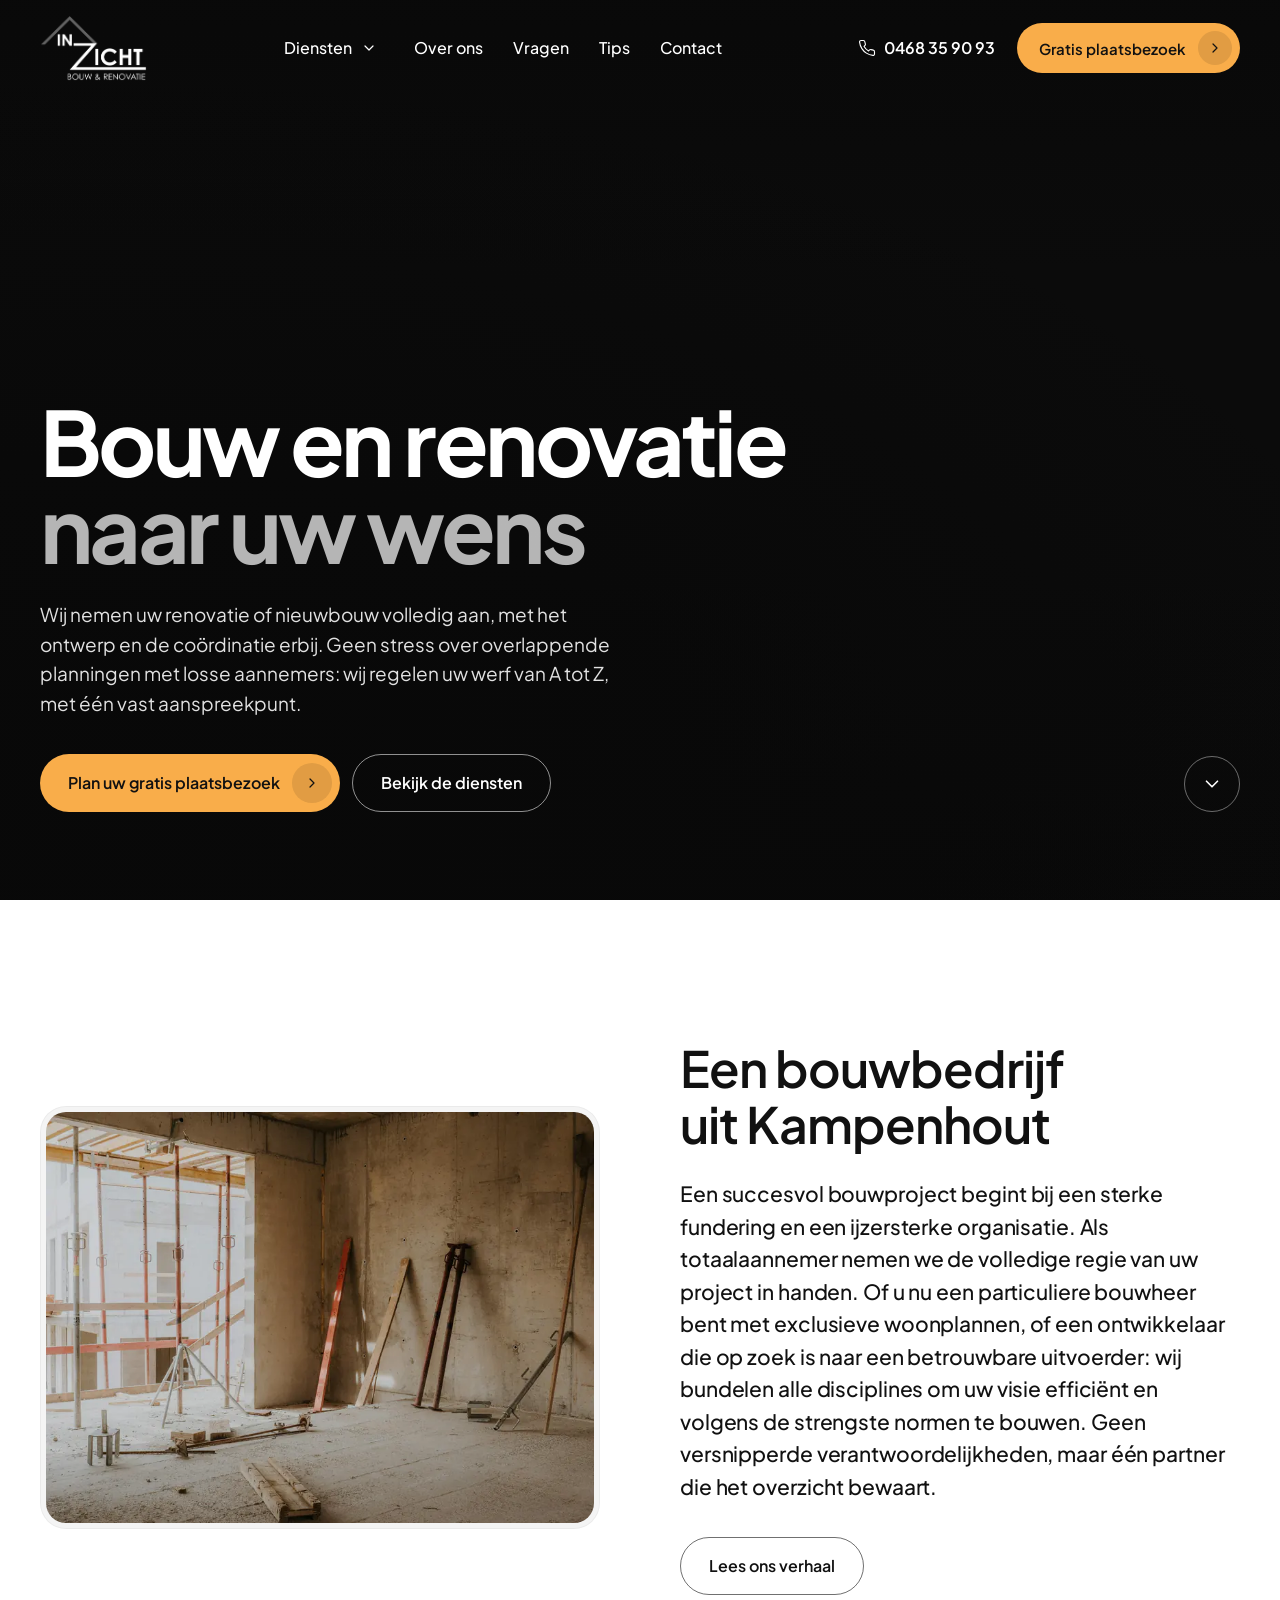
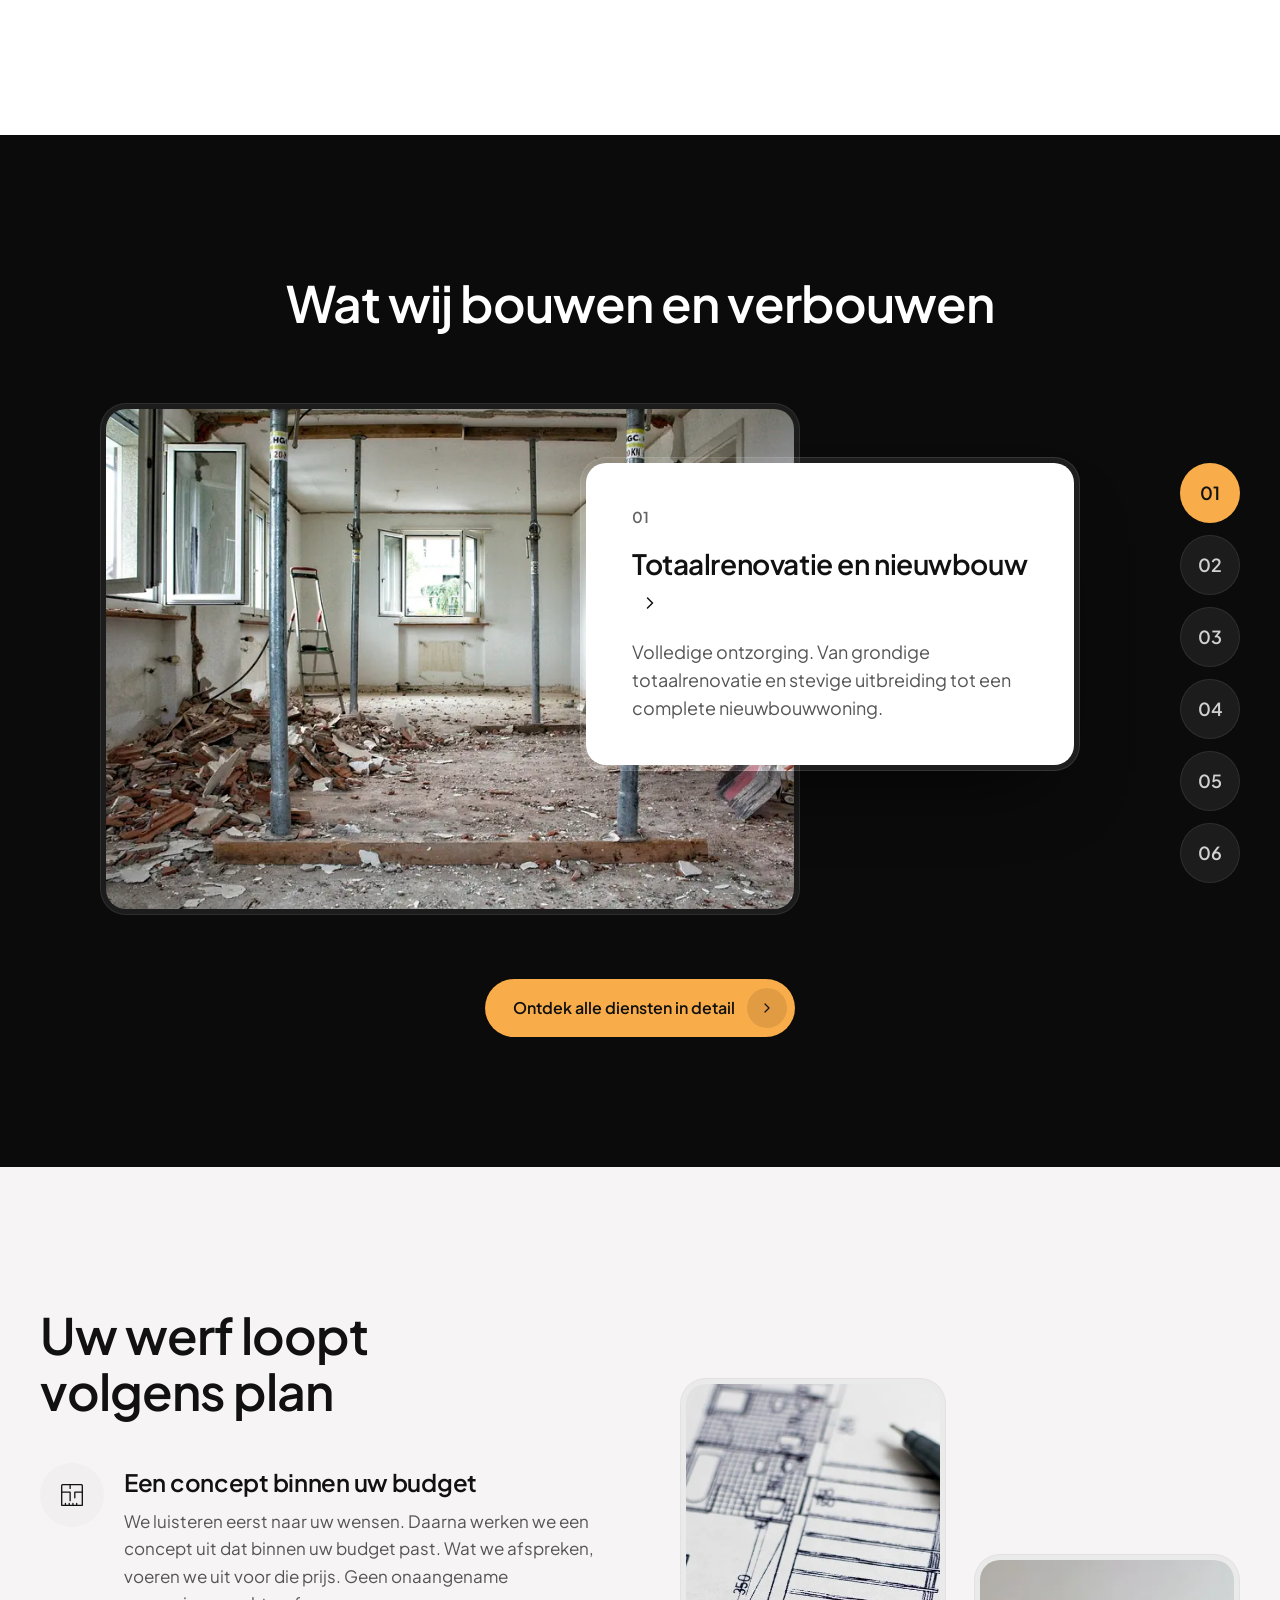
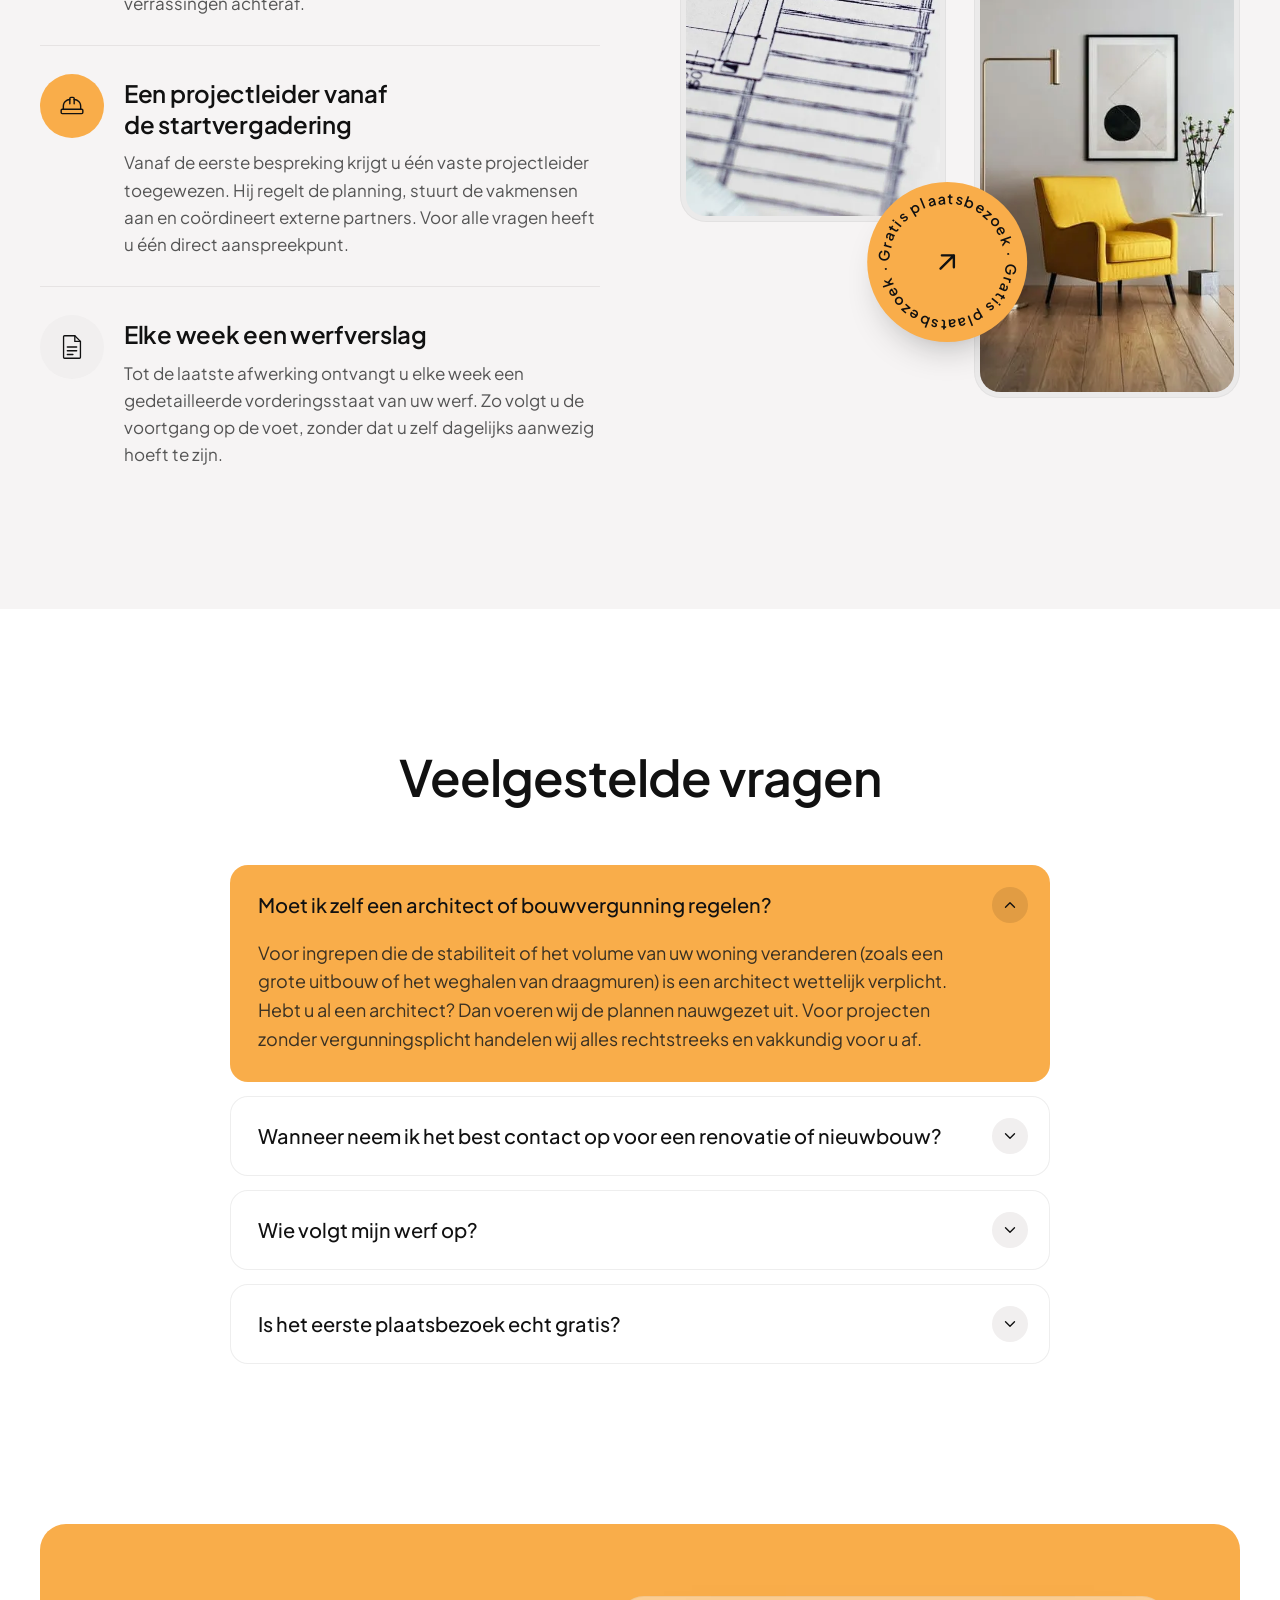
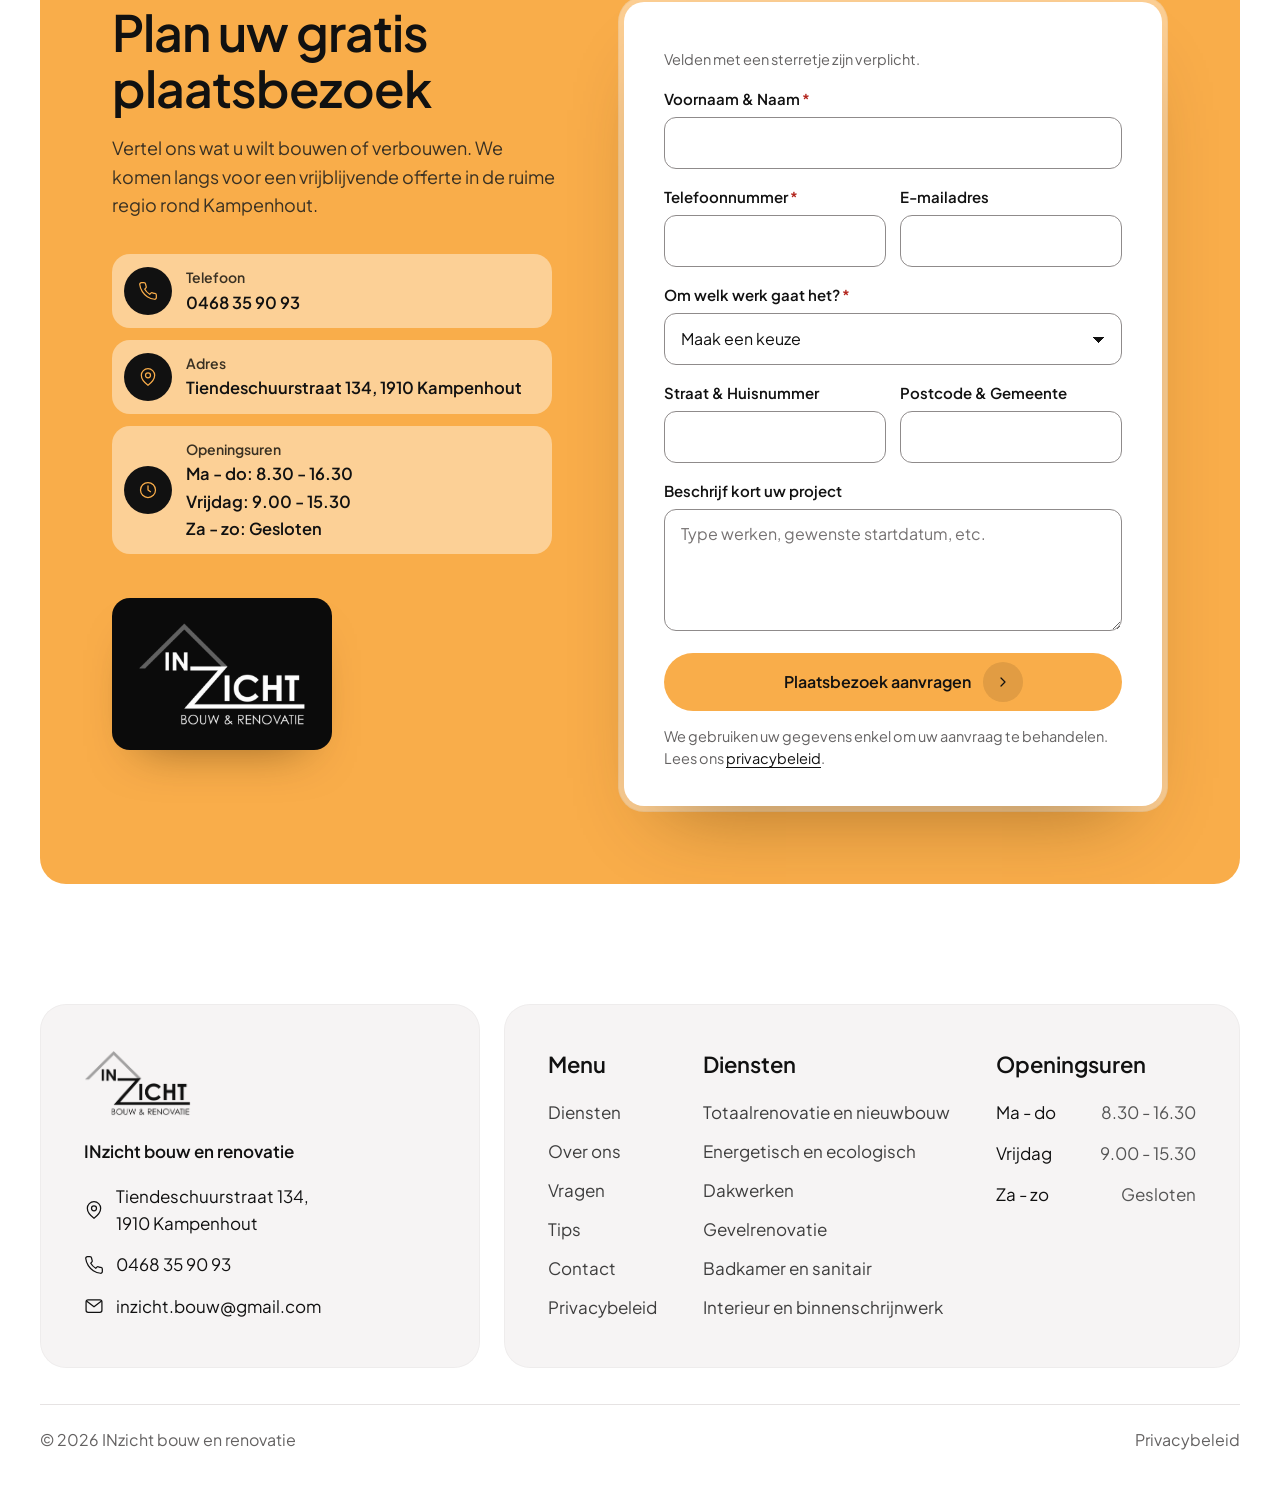
==== index.html @ 17f23d1e "Dienstenpagina volgens de nieuwe copy: expertises, organisatie, FAQ, afsluitende oproep en nieuw for" ====
<!doctype html>
<html lang="nl-BE" class="no-js">
<head>
<meta charset="utf-8">
<meta name="viewport" content="width=device-width, initial-scale=1">
<title>INzicht bouw en renovatie · Kampenhout</title>
<meta name="description" content="Wij nemen uw renovatie of nieuwbouw volledig aan, met het ontwerp en de coördinatie erbij. Gratis plaatsbezoek in de ruime regio rond Kampenhout.">
<meta name="robots" content="noindex, nofollow">
<link rel="canonical" href="https://mohammeddaoudi-hue.github.io/inzicht-bouw/">
<meta name="theme-color" content="#0b0b0b">
<meta property="og:type" content="website">
<meta property="og:locale" content="nl_BE">
<meta property="og:site_name" content="INzicht bouw en renovatie">
<meta property="og:title" content="INzicht bouw en renovatie · Kampenhout">
<meta property="og:description" content="Wij nemen uw renovatie of nieuwbouw volledig aan, met het ontwerp en de coördinatie erbij. Gratis plaatsbezoek in de ruime regio rond Kampenhout.">
<meta property="og:url" content="https://mohammeddaoudi-hue.github.io/inzicht-bouw/">
<meta property="og:image" content="https://mohammeddaoudi-hue.github.io/inzicht-bouw/img/og.jpg">
<meta property="og:image:width" content="1200">
<meta property="og:image:height" content="630">
<meta property="og:image:alt" content="Logo van INzicht bouw en renovatie op een foto van een gerenoveerde woning">
<meta name="twitter:card" content="summary_large_image">
<link rel="icon" href="img/favicon.png" type="image/png">
<link rel="apple-touch-icon" href="img/apple-touch-icon.png">
<link rel="preload" href="fonts/pjs-latin.woff2" as="font" type="font/woff2" crossorigin>
<link rel="preload" as="image" href="img/hero-vol.webp" type="image/webp" media="(min-width: 701px)">
<link rel="preload" as="image" href="img/hero-vol-m.webp" type="image/webp" media="(max-width: 700px)">
<link rel="stylesheet" href="styles.css?v=muynjjds">
<script>document.documentElement.className='js';setTimeout(function(){if(!window.__inzicht)document.documentElement.classList.add('reveal-klaar')},1500)</script>
<script type="application/ld+json">{"@context":"https://schema.org","@type":"GeneralContractor","name":"INzicht bouw en renovatie","url":"https://mohammeddaoudi-hue.github.io/inzicht-bouw/","image":"https://mohammeddaoudi-hue.github.io/inzicht-bouw/img/og.jpg","logo":"https://mohammeddaoudi-hue.github.io/inzicht-bouw/img/logo-ink.png","telephone":"+32468359093","email":"inzicht.bouw@gmail.com","address":{"@type":"PostalAddress","streetAddress":"Tiendeschuurstraat 134","postalCode":"1910","addressLocality":"Kampenhout","addressCountry":"BE"},"openingHoursSpecification":[{"@type":"OpeningHoursSpecification","dayOfWeek":["Monday","Tuesday","Wednesday","Thursday"],"opens":"08:30","closes":"16:30"},{"@type":"OpeningHoursSpecification","dayOfWeek":["Friday"],"opens":"09:00","closes":"15:30"}],"areaServed":"Kampenhout en omgeving"}</script>
</head>
<body class="is-home">
<svg width="0" height="0" style="position:absolute" aria-hidden="true" focusable="false">
  <defs>
    <symbol id="i-chev" viewBox="0 0 24 24"><path d="m9 6 6 6-6 6" fill="none" stroke="currentColor" stroke-width="1.8" stroke-linecap="round" stroke-linejoin="round"/></symbol>
    <symbol id="i-down" viewBox="0 0 24 24"><path d="m6 9 6 6 6-6" fill="none" stroke="currentColor" stroke-width="1.8" stroke-linecap="round" stroke-linejoin="round"/></symbol>
    <symbol id="i-terug" viewBox="0 0 24 24"><path d="m15 6-6 6 6 6" fill="none" stroke="currentColor" stroke-width="1.8" stroke-linecap="round" stroke-linejoin="round"/></symbol>
    <symbol id="i-arrow" viewBox="0 0 24 24"><path d="M7 17 17 7M8 7h9v9" fill="none" stroke="currentColor" stroke-width="1.8" stroke-linecap="round" stroke-linejoin="round"/></symbol>
    <symbol id="i-vink" viewBox="0 0 24 24"><path d="m5 12.5 4.2 4.2L19 7" fill="none" stroke="currentColor" stroke-width="2.2" stroke-linecap="round" stroke-linejoin="round"/></symbol>
    <symbol id="i-phone" viewBox="0 0 24 24"><path d="M22 16.9v3a2 2 0 0 1-2.2 2 19.8 19.8 0 0 1-8.6-3.1 19.5 19.5 0 0 1-6-6A19.8 19.8 0 0 1 2.1 4.2 2 2 0 0 1 4.1 2h3a2 2 0 0 1 2 1.7c.1 1 .4 1.9.7 2.8a2 2 0 0 1-.5 2.1L8.1 9.9a16 16 0 0 0 6 6l1.3-1.3a2 2 0 0 1 2.1-.4c.9.3 1.8.6 2.8.7a2 2 0 0 1 1.7 2Z" fill="none" stroke="currentColor" stroke-width="1.5" stroke-linecap="round" stroke-linejoin="round"/></symbol>
    <symbol id="i-pin" viewBox="0 0 24 24"><path d="M20 10c0 6-8 12-8 12s-8-6-8-12a8 8 0 0 1 16 0Z" fill="none" stroke="currentColor" stroke-width="1.5" stroke-linejoin="round"/><circle cx="12" cy="10" r="3" fill="none" stroke="currentColor" stroke-width="1.5"/></symbol>
    <symbol id="i-mail" viewBox="0 0 24 24"><rect x="2.5" y="4.5" width="19" height="15" rx="2.5" fill="none" stroke="currentColor" stroke-width="1.5"/><path d="m3 6 9 7 9-7" fill="none" stroke="currentColor" stroke-width="1.5" stroke-linejoin="round"/></symbol>
    <symbol id="i-klok" viewBox="0 0 24 24"><circle cx="12" cy="12" r="9" fill="none" stroke="currentColor" stroke-width="1.5"/><path d="M12 7v5l3 2" fill="none" stroke="currentColor" stroke-width="1.5" stroke-linecap="round" stroke-linejoin="round"/></symbol>
    <symbol id="i-user" viewBox="0 0 24 24"><circle cx="12" cy="8" r="4" fill="none" stroke="currentColor" stroke-width="1.5"/><path d="M4 21a8 8 0 0 1 16 0" fill="none" stroke="currentColor" stroke-width="1.5" stroke-linecap="round"/></symbol>
    <symbol id="i-tag" viewBox="0 0 24 24"><path d="M3 12V4a1 1 0 0 1 1-1h8l9 9-9 9Z" fill="none" stroke="currentColor" stroke-width="1.5" stroke-linejoin="round"/><circle cx="7.5" cy="7.5" r="1.3" fill="currentColor"/></symbol>
    <symbol id="i-info" viewBox="0 0 24 24"><circle cx="12" cy="12" r="9" fill="none" stroke="currentColor" stroke-width="1.5"/><path d="M12 11v6M12 7.5v.5" fill="none" stroke="currentColor" stroke-width="1.8" stroke-linecap="round"/></symbol>
    <symbol id="i-plan" viewBox="0 0 32 32"><g fill="none" stroke="currentColor" stroke-width="1.4" stroke-linecap="round" stroke-linejoin="round"><path d="M5 27V6a1 1 0 0 1 1-1h20a1 1 0 0 1 1 1v21Z"/><path d="M5 13h9v9M14 5v4M19 13h8M19 13v6"/><path d="M9 27v-2M13 27v-2M17 27v-2M21 27v-2"/></g></symbol>
    <symbol id="i-helm" viewBox="0 0 24 24"><g fill="none" stroke="currentColor" stroke-width="1.3" stroke-linecap="round" stroke-linejoin="round"><path d="M10 10V5a1 1 0 0 1 1-1h2a1 1 0 0 1 1 1v5"/><path d="M14 6a6 6 0 0 1 6 6v3"/><path d="M4 15v-3a6 6 0 0 1 6-6"/><rect x="2" y="15" width="20" height="4" rx="1"/></g></symbol>
    <symbol id="i-verslag" viewBox="0 0 32 32"><g fill="none" stroke="currentColor" stroke-width="1.4" stroke-linecap="round" stroke-linejoin="round"><path d="M8 4h11l6 6v17a1 1 0 0 1-1 1H8a1 1 0 0 1-1-1V5a1 1 0 0 1 1-1Z"/><path d="M19 4v6h6M11 16h10M11 20h10M11 24h6"/></g></symbol>
    <symbol id="i-x" viewBox="0 0 24 24"><path d="M6 6l12 12M18 6 6 18" fill="none" stroke="currentColor" stroke-width="1.8" stroke-linecap="round"/></symbol>
  </defs>
</svg>
<a class="skip" href="#inhoud">Naar de inhoud</a>
<header class="nav" id="top">
  <div class="wrap nav__in">
    <a class="nav__logo" href="./" aria-label="INzicht bouw en renovatie, naar de homepage">
      <img class="nav__logo-wit" src="img/logo-wit.png" width="227" height="140" alt="">
      <img class="nav__logo-ink" src="img/logo-ink.png" width="227" height="140" alt="">
    </a>
    <nav class="nav__links" aria-label="Hoofdmenu">
      <div class="drop">
        <a href="diensten/" class="drop__link">Diensten</a>
        <button class="drop__knop" type="button" aria-expanded="false" aria-controls="drop-diensten" aria-label="Diensten tonen"><svg width="16" height="16" aria-hidden="true" focusable="false"><use href="#i-down"/></svg></button>
        <div class="drop__menu" id="drop-diensten">
          <ul>
            <li><a href="diensten/#totaalrenovatie-en-nieuwbouw"><span class="drop__nr">01</span>Totaalrenovatie en nieuwbouw</a></li>
            <li><a href="diensten/#energetisch-en-ecologisch"><span class="drop__nr">02</span>Energetisch en ecologisch</a></li>
            <li><a href="diensten/#dakwerken"><span class="drop__nr">03</span>Dakwerken</a></li>
            <li><a href="diensten/#gevelrenovatie"><span class="drop__nr">04</span>Gevelrenovatie</a></li>
            <li><a href="diensten/#badkamer-en-sanitair"><span class="drop__nr">05</span>Badkamer en sanitair</a></li>
            <li><a href="diensten/#interieur-en-binnenschrijnwerk"><span class="drop__nr">06</span>Interieur en binnenschrijnwerk</a></li>
          </ul>
        </div>
      </div>
      <a href="over-ons/">Over ons</a>
      <a href="vragen/">Vragen</a>
      <a href="tips/">Tips</a>
      <a href="contact/">Contact</a>
    </nav>
    <div class="nav__acties">
      <a class="nav__tel" href="tel:+32468359093"><svg width="18" height="18" aria-hidden="true" focusable="false"><use href="#i-phone"/></svg>0468 35 90 93</a>
      <a class="knop knop--accent knop--klein" href="#plaatsbezoek" data-naar-form>Gratis plaatsbezoek<span class="knop__ic"><svg width="16" height="16" aria-hidden="true" focusable="false"><use href="#i-chev"/></svg></span></a>
      <button class="burger" type="button" aria-label="Menu openen" aria-expanded="false" aria-controls="mobmenu"><span class="burger__lijn"></span><span class="burger__lijn"></span></button>
    </div>
  </div>
</header>
<div class="mob" id="mobmenu" hidden>
  <nav class="mob__links" aria-label="Mobiel menu">
    <a href="diensten/">Diensten</a>
    <a href="over-ons/">Over ons</a>
    <a href="vragen/">Vragen</a>
    <a href="tips/">Tips</a>
    <a href="contact/">Contact</a>
  </nav>
  <div class="mob__cta">
    <a class="knop knop--accent knop--vol" href="#plaatsbezoek" data-naar-form>Gratis plaatsbezoek<span class="knop__ic"><svg width="16" height="16" aria-hidden="true" focusable="false"><use href="#i-chev"/></svg></span></a>
    <a class="knop knop--rand-wit knop--vol" href="tel:+32468359093"><svg width="18" height="18" aria-hidden="true" focusable="false"><use href="#i-phone"/></svg>0468 35 90 93</a>
  </div>
</div>
<main id="inhoud">

<section class="hero">
  <picture class="hero__foto">
    <source media="(max-width: 700px)" srcset="img/hero-vol-m.webp" type="image/webp">
    <source media="(max-width: 700px)" srcset="img/hero-vol-m.jpg">
    <source srcset="img/hero-vol.webp" type="image/webp">
    <img src="img/hero-vol.jpg" width="1920" height="1280" alt="Lichte ruimte met witte wanden, zetels en papieren hanglampen" decoding="async" fetchpriority="high">
  </picture>
  <div class="hero__laag" aria-hidden="true"></div>
  <div class="wrap hero__in">
    <div class="hero__tekstblok">
      <h1 class="hero__kop">Bouw en renovatie <span class="hero__kop2">naar uw wens</span></h1>
      <p class="hero__tekst">Wij nemen uw renovatie of nieuwbouw volledig aan, met het ontwerp en de coördinatie erbij. Geen stress over overlappende planningen met losse aannemers: wij regelen uw werf van A tot Z, met één vast aanspreekpunt.</p>
      <div class="hero__knoppen">
        <a class="knop knop--accent" href="#plaatsbezoek" data-naar-form>Plan uw gratis plaatsbezoek<span class="knop__ic"><svg width="16" height="16" aria-hidden="true" focusable="false"><use href="#i-chev"/></svg></span></a>
        <a class="knop knop--rand-wit" href="diensten/">Bekijk de diensten</a>
      </div>
    </div>
    <a class="hero__verder" href="#over" aria-label="Verder naar de inhoud"><svg width="22" height="22" aria-hidden="true" focusable="false"><use href="#i-down"/></svg></a>
  </div>
</section>

<section class="intro" id="over" aria-labelledby="intro-kop">
  <div class="wrap intro__grid">
    <div class="intro__beeld kader" data-reveal>
      <picture>
        <source type="image/webp" srcset="img/over-werf-800.webp 800w, img/over-werf-1200.webp 1200w, img/over-werf-1600.webp 1600w" sizes="(max-width: 1000px) calc(100vw - 60px), 548px">
        <img src="img/over-werf-800.jpg" srcset="img/over-werf-800.jpg 800w, img/over-werf-1200.jpg 1200w, img/over-werf-1600.jpg 1600w" sizes="(max-width: 1000px) calc(100vw - 60px), 548px" width="1600" height="1200" alt="Ruwbouw van een woning in verbouwing, met een stelling, stempels en planken" loading="lazy" decoding="async">
      </picture>
    </div>
    <div class="intro__tekst" data-reveal>
      <h2 class="h2" id="intro-kop">Een bouwbedrijf uit Kampenhout</h2>
      <p class="intro__lead">Een succesvol bouwproject begint bij een sterke fundering en een ijzersterke organisatie. Als totaalaannemer nemen we de volledige regie van uw project in handen. Of u nu een particuliere bouwheer bent met exclusieve woonplannen, of een ontwikkelaar die op zoek is naar een betrouwbare uitvoerder: wij bundelen alle disciplines om uw visie efficiënt en volgens de strengste normen te bouwen. Geen versnipperde verantwoordelijkheden, maar één partner die het overzicht bewaart.</p>

      <a class="knop knop--rand" href="over-ons/">Lees ons verhaal</a>
    </div>
  </div>
</section>

<section class="diensten" id="diensten" aria-labelledby="diensten-kop">
  <div class="wrap">
    <h2 class="h2 h2--wit h2--midden" id="diensten-kop" data-reveal>Wat wij bouwen en verbouwen</h2>
    <div class="podium" data-reveal>
      <div class="tabs" role="tablist" aria-label="Diensten" aria-orientation="vertical">
        <button class="tab is-actief" id="tab-1" role="tab" aria-selected="true" aria-controls="paneel-1"><span class="tab__nr">01</span><span class="tab__naam">Totaalrenovatie en nieuwbouw</span></button>
        <button class="tab" id="tab-2" role="tab" aria-selected="false" aria-controls="paneel-2" tabindex="-1"><span class="tab__nr">02</span><span class="tab__naam">Energetisch en ecologisch</span></button>
        <button class="tab" id="tab-3" role="tab" aria-selected="false" aria-controls="paneel-3" tabindex="-1"><span class="tab__nr">03</span><span class="tab__naam">Dakwerken</span></button>
        <button class="tab" id="tab-4" role="tab" aria-selected="false" aria-controls="paneel-4" tabindex="-1"><span class="tab__nr">04</span><span class="tab__naam">Gevelrenovatie</span></button>
        <button class="tab" id="tab-5" role="tab" aria-selected="false" aria-controls="paneel-5" tabindex="-1"><span class="tab__nr">05</span><span class="tab__naam">Badkamer en sanitair</span></button>
        <button class="tab" id="tab-6" role="tab" aria-selected="false" aria-controls="paneel-6" tabindex="-1"><span class="tab__nr">06</span><span class="tab__naam">Interieur en binnenschrijnwerk</span></button>
      </div>
      <div class="podium__panelen" data-rail>
        <div class="paneel is-actief" id="paneel-1" role="tabpanel" aria-labelledby="tab-1">
          <div class="paneel__foto kader kader--donker">
            <picture>
        <source type="image/webp" srcset="img/d-totaal-800.webp 800w, img/d-totaal-1200.webp 1200w, img/d-totaal-1600.webp 1600w" sizes="(max-width: 1000px) calc(84vw - 52px), 688px">
        <img src="img/d-totaal-800.jpg" srcset="img/d-totaal-800.jpg 800w, img/d-totaal-1200.jpg 1200w, img/d-totaal-1600.jpg 1600w" sizes="(max-width: 1000px) calc(84vw - 52px), 688px" width="1600" height="1200" alt="Woning in renovatie, gestript tot de ruwbouw met stempels onder het plafond" loading="lazy" decoding="async">
      </picture>
          </div>
          <div class="paneel__kaart">
            <div class="paneel__kern">
              <p class="paneel__nr">01</p>
              <h3 class="paneel__kop"><a href="diensten/#totaalrenovatie-en-nieuwbouw">Totaalrenovatie en nieuwbouw<svg width="20" height="20" aria-hidden="true" focusable="false"><use href="#i-chev"/></svg></a></h3>
              <p class="paneel__tekst">Volledige ontzorging. Van grondige totaalrenovatie en stevige uitbreiding tot een complete nieuwbouwwoning.</p>
            </div>
          </div>
        </div>
        <div class="paneel" id="paneel-2" role="tabpanel" aria-labelledby="tab-2" hidden>
          <div class="paneel__foto kader kader--donker">
            <picture>
        <source type="image/webp" srcset="img/d-eco-800.webp 800w, img/d-eco-1200.webp 1200w, img/d-eco-1600.webp 1600w" sizes="(max-width: 1000px) calc(84vw - 52px), 688px">
        <img src="img/d-eco-800.jpg" srcset="img/d-eco-800.jpg 800w, img/d-eco-1200.jpg 1200w, img/d-eco-1600.jpg 1600w" sizes="(max-width: 1000px) calc(84vw - 52px), 688px" width="1600" height="1200" alt="Warmtepomp naast een bakstenen woning in de tuin" loading="lazy" decoding="async">
      </picture>
          </div>
          <div class="paneel__kaart">
            <div class="paneel__kern">
              <p class="paneel__nr">02</p>
              <h3 class="paneel__kop"><a href="diensten/#energetisch-en-ecologisch">Energetisch en ecologisch<svg width="20" height="20" aria-hidden="true" focusable="false"><use href="#i-chev"/></svg></a></h3>
              <p class="paneel__tekst">Warmtepompen en hoogwaardige, naadloze isolatie van uw dak, vloer en wand.</p>
            </div>
          </div>
        </div>
        <div class="paneel" id="paneel-3" role="tabpanel" aria-labelledby="tab-3" hidden>
          <div class="paneel__foto kader kader--donker">
            <picture>
        <source type="image/webp" srcset="img/d-dak-800.webp 800w, img/d-dak-1200.webp 1200w, img/d-dak-1600.webp 1600w" sizes="(max-width: 1000px) calc(84vw - 52px), 688px">
        <img src="img/d-dak-800.jpg" srcset="img/d-dak-800.jpg 800w, img/d-dak-1200.jpg 1200w, img/d-dak-1600.jpg 1600w" sizes="(max-width: 1000px) calc(84vw - 52px), 688px" width="1600" height="1200" alt="Dakwerker op een pannendak met stelling en valbeveiliging" loading="lazy" decoding="async">
      </picture>
          </div>
          <div class="paneel__kaart">
            <div class="paneel__kern">
              <p class="paneel__nr">03</p>
              <h3 class="paneel__kop"><a href="diensten/#dakwerken">Dakwerken<svg width="20" height="20" aria-hidden="true" focusable="false"><use href="#i-chev"/></svg></a></h3>
              <p class="paneel__tekst">Hellende daken met pannen en zinkwerk, platte daken, dakramen, dakkapellen en dakisolatie.</p>
            </div>
          </div>
        </div>
        <div class="paneel" id="paneel-4" role="tabpanel" aria-labelledby="tab-4" hidden>
          <div class="paneel__foto kader kader--donker">
            <picture>
        <source type="image/webp" srcset="img/d-gevel-800.webp 800w, img/d-gevel-1200.webp 1200w, img/d-gevel-1600.webp 1600w" sizes="(max-width: 1000px) calc(84vw - 52px), 688px">
        <img src="img/d-gevel-800.jpg" srcset="img/d-gevel-800.jpg 800w, img/d-gevel-1200.jpg 1200w, img/d-gevel-1600.jpg 1600w" sizes="(max-width: 1000px) calc(84vw - 52px), 688px" width="1600" height="1200" alt="Bakstenen gevel met houten raamkader" loading="lazy" decoding="async">
      </picture>
          </div>
          <div class="paneel__kaart">
            <div class="paneel__kern">
              <p class="paneel__nr">04</p>
              <h3 class="paneel__kop"><a href="diensten/#gevelrenovatie">Gevelrenovatie<svg width="20" height="20" aria-hidden="true" focusable="false"><use href="#i-chev"/></svg></a></h3>
              <p class="paneel__tekst">Crepi, steenstrips, gevelbekleding in hout of composiet, perfect gecombineerd met buitenisolatie.</p>
            </div>
          </div>
        </div>
        <div class="paneel" id="paneel-5" role="tabpanel" aria-labelledby="tab-5" hidden>
          <div class="paneel__foto kader kader--donker">
            <picture>
        <source type="image/webp" srcset="img/d-bad-800.webp 800w, img/d-bad-1200.webp 1200w, img/d-bad-1600.webp 1600w" sizes="(max-width: 1000px) calc(84vw - 52px), 688px">
        <img src="img/d-bad-800.jpg" srcset="img/d-bad-800.jpg 800w, img/d-bad-1200.jpg 1200w, img/d-bad-1600.jpg 1600w" sizes="(max-width: 1000px) calc(84vw - 52px), 688px" width="1600" height="1200" alt="Gerenoveerde badkamer met grijze tegels, inloopdouche en ligbad" loading="lazy" decoding="async">
      </picture>
          </div>
          <div class="paneel__kaart">
            <div class="paneel__kern">
              <p class="paneel__nr">05</p>
              <h3 class="paneel__kop"><a href="diensten/#badkamer-en-sanitair">Badkamer en sanitair<svg width="20" height="20" aria-hidden="true" focusable="false"><use href="#i-chev"/></svg></a></h3>
              <p class="paneel__tekst">Volledige badkamerrenovatie, strakke inloopdouches, tegelwerk, sanitair en vloerverwarming.</p>
            </div>
          </div>
        </div>
        <div class="paneel" id="paneel-6" role="tabpanel" aria-labelledby="tab-6" hidden>
          <div class="paneel__foto kader kader--donker">
            <picture>
        <source type="image/webp" srcset="img/d-interieur-800.webp 800w, img/d-interieur-1200.webp 1200w, img/d-interieur-1600.webp 1600w" sizes="(max-width: 1000px) calc(84vw - 52px), 688px">
        <img src="img/d-interieur-800.jpg" srcset="img/d-interieur-800.jpg 800w, img/d-interieur-1200.jpg 1200w, img/d-interieur-1600.jpg 1600w" sizes="(max-width: 1000px) calc(84vw - 52px), 688px" width="1600" height="1200" alt="Ruimte in afwerking met gyprocplaten, verlaagd plafond en vloerverwarmingscollector" loading="lazy" decoding="async">
      </picture>
          </div>
          <div class="paneel__kaart">
            <div class="paneel__kern">
              <p class="paneel__nr">06</p>
              <h3 class="paneel__kop"><a href="diensten/#interieur-en-binnenschrijnwerk">Interieur en binnenschrijnwerk<svg width="20" height="20" aria-hidden="true" focusable="false"><use href="#i-chev"/></svg></a></h3>
              <p class="paneel__tekst">Gyprocwanden en plafonds, maatwerk (kasten, binnendeuren), vloeren en de inrichting van uw kantoor of thuiswerkplek.</p>
            </div>
          </div>
        </div>
      </div>
      <div class="rail-bediening" data-bediening>
        <button class="rail-knop" type="button" data-vorige aria-label="Vorige dienst"><svg width="20" height="20" aria-hidden="true" focusable="false"><use href="#i-terug"/></svg></button>
        <span class="rail-balk" aria-hidden="true"><span class="rail-balk__vul"></span></span>
        <button class="rail-knop" type="button" data-volgende aria-label="Volgende dienst"><svg width="20" height="20" aria-hidden="true" focusable="false"><use href="#i-chev"/></svg></button>
      </div>
    </div>
    <div class="diensten__meer" data-reveal>
      <a class="knop knop--accent" href="diensten/">Ontdek alle diensten in detail<span class="knop__ic"><svg width="16" height="16" aria-hidden="true" focusable="false"><use href="#i-chev"/></svg></span></a>
    </div>
  </div>
</section>

<section class="waarom waarom--zacht" id="waarom" aria-labelledby="waarom-kop">
  <div class="wrap waarom__grid">
    <div class="waarom__links" data-reveal>
      <h2 class="h2" id="waarom-kop">Uw werf loopt volgens plan</h2>
      <ul class="punten">
        <li class="punt">
          <span class="punt__ic"><svg width="30" height="30" aria-hidden="true" focusable="false"><use href="#i-plan"/></svg></span>
          <div>
            <h3 class="punt__kop">Een concept binnen uw budget</h3>
            <p class="punt__tekst">We luisteren eerst naar uw wensen. Daarna werken we een concept uit dat binnen uw budget past. Wat we afspreken, voeren we uit voor die prijs. Geen onaangename verrassingen achteraf.</p>
          </div>
        </li>
        <li class="punt punt--accent">
          <span class="punt__ic"><svg width="26" height="26" aria-hidden="true" focusable="false"><use href="#i-helm"/></svg></span>
          <div>
            <h3 class="punt__kop">Een projectleider vanaf de startvergadering</h3>
            <p class="punt__tekst">Vanaf de eerste bespreking krijgt u één vaste projectleider toegewezen. Hij regelt de planning, stuurt de vakmensen aan en coördineert externe partners. Voor alle vragen heeft u één direct aanspreekpunt.</p>
          </div>
        </li>
        <li class="punt">
          <span class="punt__ic"><svg width="30" height="30" aria-hidden="true" focusable="false"><use href="#i-verslag"/></svg></span>
          <div>
            <h3 class="punt__kop">Elke week een werfverslag</h3>
            <p class="punt__tekst">Tot de laatste afwerking ontvangt u elke week een gedetailleerde vorderingsstaat van uw werf. Zo volgt u de voortgang op de voet, zonder dat u zelf dagelijks aanwezig hoeft te zijn.</p>
          </div>
        </li>
      </ul>
    </div>
    <div class="duo" data-reveal>
      <div class="duo__a kader">
        <picture>
          <source srcset="img/waarom-1.webp" type="image/webp">
          <img src="img/waarom-1.jpg" width="540" height="840" alt="Bouwplan met potlood en meetlat" loading="lazy" decoding="async">
        </picture>
      </div>
      <div class="duo__b kader">
        <picture>
          <source srcset="img/waarom-2.webp" type="image/webp">
          <img src="img/waarom-2.jpg" width="363" height="565" alt="Gele zetel en staanlamp in een afgewerkte kamer" loading="lazy" decoding="async">
        </picture>
      </div>
      <a class="stempel" href="#plaatsbezoek" data-naar-form aria-label="Gratis plaatsbezoek aanvragen">
        <svg class="stempel__ring" viewBox="0 0 160 160" aria-hidden="true">
          <defs><path id="cirkel" d="M80 80m-58 0a58 58 0 1 1 116 0a58 58 0 1 1-116 0"/></defs>
          <text><textPath href="#cirkel" textLength="364">Gratis plaatsbezoek · Gratis plaatsbezoek ·&#160;</textPath></text>
        </svg>
        <svg class="stempel__pijl" width="32" height="32" aria-hidden="true" focusable="false"><use href="#i-arrow"/></svg>
      </a>
    </div>
  </div>
</section>




<section class="vragen vragen--wit" id="vragen" aria-labelledby="vragen-kop">
  <div class="wrap">
    <h2 class="h2 h2--midden" id="vragen-kop" data-reveal>Veelgestelde vragen</h2>
    <div data-reveal>
    <div class="acc" data-acc>
      <div class="acc__item is-open">
        <h3><button class="acc__vraag" type="button" aria-expanded="true" aria-controls="hv-a0" id="hv-v0">Moet ik zelf een architect of bouwvergunning regelen?<span class="acc__ic"><svg width="18" height="18" aria-hidden="true" focusable="false"><use href="#i-down"/></svg></span></button></h3>
        <div class="acc__antw" id="hv-a0" role="region" aria-labelledby="hv-v0"><p>Voor ingrepen die de stabiliteit of het volume van uw woning veranderen (zoals een grote uitbouw of het weghalen van draagmuren) is een architect wettelijk verplicht. Hebt u al een architect? Dan voeren wij de plannen nauwgezet uit. Voor projecten zonder vergunningsplicht handelen wij alles rechtstreeks en vakkundig voor u af.</p></div>
      </div>
      <div class="acc__item">
        <h3><button class="acc__vraag" type="button" aria-expanded="false" aria-controls="hv-a1" id="hv-v1">Wanneer neem ik het best contact op voor een renovatie of nieuwbouw?<span class="acc__ic"><svg width="18" height="18" aria-hidden="true" focusable="false"><use href="#i-down"/></svg></span></button></h3>
        <div class="acc__antw" id="hv-a1" role="region" aria-labelledby="hv-v1" hidden><p>Zodra u de plannen of een goed uitgewerkt idee hebt. Totaalprojecten komen het best tot hun recht met een degelijke voorbereiding. Door ons in een vroeg stadium te betrekken, kunnen we gericht meedenken over de haalbaarheid en de werken optimaal inplannen.</p></div>
      </div>
      <div class="acc__item">
        <h3><button class="acc__vraag" type="button" aria-expanded="false" aria-controls="hv-a2" id="hv-v2">Wie volgt mijn werf op?<span class="acc__ic"><svg width="18" height="18" aria-hidden="true" focusable="false"><use href="#i-down"/></svg></span></button></h3>
        <div class="acc__antw" id="hv-a2" role="region" aria-labelledby="hv-v2" hidden><p>Uw project wordt van start tot finish geleid door één vaste projectleider. Hij is eindverantwoordelijk voor de bestellingen, de aansturing van onze vakmensen, de strenge kwaliteitscontroles en uw wekelijkse verslag.</p></div>
      </div>
      <div class="acc__item">
        <h3><button class="acc__vraag" type="button" aria-expanded="false" aria-controls="hv-a3" id="hv-v3">Is het eerste plaatsbezoek echt gratis?<span class="acc__ic"><svg width="18" height="18" aria-hidden="true" focusable="false"><use href="#i-down"/></svg></span></button></h3>
        <div class="acc__antw" id="hv-a3" role="region" aria-labelledby="hv-v3" hidden><p>Ja, ons eerste bezoek is altijd gratis en vrijblijvend. We komen ter plaatse om de situatie in te schatten en uw wensen te bespreken, zodat we een accuraat voorstel kunnen doen.</p></div>
      </div>
    </div>
    </div>
  </div>
</section>



<section class="plaats" id="plaatsbezoek" aria-labelledby="plaats-kop">
  <div class="wrap">
    <div class="plaats__blok" data-reveal>
      <div class="plaats__tekst">
        <h2 class="h2" id="plaats-kop">Plan uw gratis plaatsbezoek</h2>
        <p class="plaats__lede">Vertel ons wat u wilt bouwen of verbouwen. We komen langs voor een vrijblijvende offerte in de ruime regio rond Kampenhout.</p>
        <ul class="plaats__info">
          <li><span class="plaats__info-ic"><svg width="20" height="20" aria-hidden="true" focusable="false"><use href="#i-phone"/></svg></span><span><b>Telefoon</b><a href="tel:+32468359093">0468 35 90 93</a></span></li>
          <li><span class="plaats__info-ic"><svg width="20" height="20" aria-hidden="true" focusable="false"><use href="#i-pin"/></svg></span><span><b>Adres</b><span>Tiendeschuurstraat 134, <span class="nw">1910 Kampenhout</span></span></span></li>
          <li><span class="plaats__info-ic"><svg width="20" height="20" aria-hidden="true" focusable="false"><use href="#i-klok"/></svg></span><span><b>Openingsuren</b><span>Ma - do: 8.30 - 16.30<br>Vrijdag: 9.00 - 15.30<br>Za - zo: Gesloten</span></span></li>
        </ul>
        <img class="plaats__logo" src="img/logo-tegel.png" width="640" height="440" alt="" loading="lazy" decoding="async">
      </div>
      <div class="plaats__form kader">
        <div class="plaats__formkern">
          <form class="aanvraag" id="aanvraag-onder" action="mailto:inzicht.bouw@gmail.com" method="post" enctype="text/plain" novalidate data-aanvraag>
        <div class="aanvraag__stap" data-stap="form">
          
          <p class="aanvraag__verplicht">Velden met een sterretje zijn verplicht.</p>
          <div class="veld">
            <label for="aanvraag-onder-naam">Voornaam &amp; Naam<span class="ster" aria-hidden="true">*</span></label>
            <input id="aanvraag-onder-naam" name="naam" type="text" autocomplete="name" aria-required="true" aria-describedby="aanvraag-onder-naam-fout">
            <p class="veld__fout" id="aanvraag-onder-naam-fout" hidden></p>
          </div>
          <div class="veld-rij">
            <div class="veld">
            <label for="aanvraag-onder-tel">Telefoonnummer<span class="ster" aria-hidden="true">*</span></label>
            <input id="aanvraag-onder-tel" name="tel" type="tel" autocomplete="tel" aria-required="true" inputmode="tel" aria-describedby="aanvraag-onder-tel-fout">
            <p class="veld__fout" id="aanvraag-onder-tel-fout" hidden></p>
          </div>
            <div class="veld">
            <label for="aanvraag-onder-mail">E-mailadres</label>
            <input id="aanvraag-onder-mail" name="mail" type="email" autocomplete="email" inputmode="email" aria-describedby="aanvraag-onder-mail-fout">
            <p class="veld__fout" id="aanvraag-onder-mail-fout" hidden></p>
          </div>
          </div>
          <div class="veld">
            <label for="aanvraag-onder-werk">Om welk werk gaat het?<span class="ster" aria-hidden="true">*</span></label>
            <select id="aanvraag-onder-werk" name="werk" aria-required="true" aria-describedby="aanvraag-onder-werk-fout">
              <option value="">Maak een keuze</option>
              <option>Totaalrenovatie en nieuwbouw</option><option>Energetisch en ecologisch</option><option>Dakwerken</option><option>Gevelrenovatie</option><option>Badkamer en sanitair</option><option>Interieur en binnenschrijnwerk</option><option>Combinatie of weet ik nog niet</option>
            </select>
            <p class="veld__fout" id="aanvraag-onder-werk-fout" hidden></p>
          </div>
          <div class="veld-rij">
            <div class="veld">
            <label for="aanvraag-onder-straat">Straat &amp; Huisnummer</label>
            <input id="aanvraag-onder-straat" name="straat" type="text" autocomplete="address-line1" aria-describedby="aanvraag-onder-straat-fout">
            <p class="veld__fout" id="aanvraag-onder-straat-fout" hidden></p>
          </div>
            <div class="veld">
            <label for="aanvraag-onder-gemeente">Postcode &amp; Gemeente</label>
            <input id="aanvraag-onder-gemeente" name="gemeente" type="text" autocomplete="address-level2" aria-describedby="aanvraag-onder-gemeente-fout">
            <p class="veld__fout" id="aanvraag-onder-gemeente-fout" hidden></p>
          </div>
          </div>
          <div class="veld">
            <label for="aanvraag-onder-project">Beschrijf kort uw project</label>
            <textarea id="aanvraag-onder-project" name="project" rows="4" maxlength="1000" placeholder="Type werken, gewenste startdatum, etc."></textarea>
          </div>
          <p class="aanvraag__fout" role="alert" hidden></p>
          <button class="knop knop--accent knop--vol" type="submit">Plaatsbezoek aanvragen<span class="knop__ic"><svg width="16" height="16" aria-hidden="true" focusable="false"><use href="#i-chev"/></svg></span></button>
          <p class="aanvraag__klein">We gebruiken uw gegevens enkel om uw aanvraag te behandelen. Lees ons <a href="privacy/">privacybeleid</a>.</p>
        </div>
        <div class="aanvraag__stap aanvraag__klaar" data-stap="klaar" hidden tabindex="-1">
          <span class="aanvraag__vink" aria-hidden="true"><svg width="26" height="26" aria-hidden="true" focusable="false"><use href="#i-vink"/></svg></span>
          <h2 class="aanvraag__kop" data-klaar-kop>Uw e-mail staat klaar</h2>
          <p class="aanvraag__sub" role="status" data-klaar-tekst>Uw e-mailprogramma opent met uw aanvraag. Verstuur die e-mail om uw aanvraag af te ronden.</p>
          <p class="aanvraag__uitweg">Opent er niets? Bel <a href="tel:+32468359093">0468 35 90 93</a> of mail naar <a href="mailto:inzicht.bouw@gmail.com">inzicht.bouw@gmail.com</a>.</p>
          <div class="aanvraag__acties">
            <button class="knop knop--rand" type="button" data-kopieer>Kopieer uw aanvraag</button>
            <button class="knop knop--rand" type="button" data-terug>Terug naar uw aanvraag</button>
          </div>
        </div>
      </form>
        </div>
      </div>
    </div>
  </div>
</section>

</main>
<footer class="voet">
  <div class="wrap">
    <div class="voet__grid">
      <div class="voet__kaart voet__merk">
        <img class="voet__logo" src="img/logo-ink.png" width="227" height="140" alt="INzicht bouw en renovatie" loading="lazy">
        <p class="voet__naam">INzicht bouw en renovatie</p>
        <ul class="voet__contact">
          <li><svg width="20" height="20" aria-hidden="true" focusable="false"><use href="#i-pin"/></svg><span>Tiendeschuurstraat 134, <span class="nw">1910 Kampenhout</span></span></li>
          <li><svg width="20" height="20" aria-hidden="true" focusable="false"><use href="#i-phone"/></svg><a href="tel:+32468359093">0468 35 90 93</a></li>
          <li><svg width="20" height="20" aria-hidden="true" focusable="false"><use href="#i-mail"/></svg><a href="mailto:inzicht.bouw@gmail.com">inzicht.bouw@gmail.com</a></li>
        </ul>
      </div>
      <div class="voet__kaart voet__kolommen">
        <div>
          <h2 class="voet__kop">Menu</h2>
          <ul class="voet__lijst">
            <li><a href="diensten/">Diensten</a></li>
            <li><a href="over-ons/">Over ons</a></li>
            <li><a href="vragen/">Vragen</a></li>
            <li><a href="tips/">Tips</a></li>
            <li><a href="contact/">Contact</a></li>
            <li><a href="privacy/">Privacybeleid</a></li>
          </ul>
        </div>
        <div>
          <h2 class="voet__kop">Diensten</h2>
          <ul class="voet__lijst">
            <li><a href="diensten/#totaalrenovatie-en-nieuwbouw">Totaalrenovatie en nieuwbouw</a></li>
            <li><a href="diensten/#energetisch-en-ecologisch">Energetisch en ecologisch</a></li>
            <li><a href="diensten/#dakwerken">Dakwerken</a></li>
            <li><a href="diensten/#gevelrenovatie">Gevelrenovatie</a></li>
            <li><a href="diensten/#badkamer-en-sanitair">Badkamer en sanitair</a></li>
            <li><a href="diensten/#interieur-en-binnenschrijnwerk">Interieur en binnenschrijnwerk</a></li>
          </ul>
        </div>
        <div>
          <h2 class="voet__kop">Openingsuren</h2>
          <dl class="voet__uren">
            <div><dt>Ma - do</dt><dd>8.30 - 16.30</dd></div>
            <div><dt>Vrijdag</dt><dd>9.00 - 15.30</dd></div>
            <div><dt>Za - zo</dt><dd>Gesloten</dd></div>
          </dl>
        </div>
      </div>
    </div>
    <div class="voet__onder">
      <p>© 2026 INzicht bouw en renovatie</p>
      <a href="privacy/">Privacybeleid</a>
    </div>
  </div>
  <a class="fab" href="tel:+32468359093" aria-label="Bel 0468 35 90 93"><svg width="24" height="24" aria-hidden="true" focusable="false"><use href="#i-phone"/></svg></a>
</footer>
<script src="site.js?v=muynjjds" defer></script>
</body>
</html>
---- styles.css ----
/* INzicht – bouw en renovatie
   Template: RoofPro (gele variant). Home-hero = foto vol scherm + donkere laag + witte tekst.
   Subpagina's = abgroep-opbouw (split-hero, afwisselende dienstrijen, aanvraagformulier onderaan).
   Kleuren: zwart + dakgrijs uit het logo, accent #f9ad4a van hun huidige site.
   Beweging: rustige curve, alleen opacity en transform, geen stuiter. */

@font-face {
  font-family: "Plus Jakarta Sans";
  font-style: normal;
  font-weight: 400 700;
  font-display: swap;
  src: url("fonts/pjs-latin.woff2") format("woff2");
  unicode-range: U+0000-00FF, U+0131, U+0152-0153, U+02BB-02BC, U+02C6, U+02DA, U+02DC, U+0304, U+0308, U+0329, U+2000-206F, U+20AC, U+2122, U+2191, U+2193, U+2212, U+2215, U+FEFF, U+FFFD;
}
@font-face {
  font-family: "Plus Jakarta Sans";
  font-style: normal;
  font-weight: 400 700;
  font-display: swap;
  src: url("fonts/pjs-latin-ext.woff2") format("woff2");
  unicode-range: U+0100-02BA, U+02BD-02C5, U+02C7-02CC, U+02CE-02D7, U+02DD-02FF, U+0304, U+0308, U+0329, U+1D00-1DBF, U+1E00-1E9F, U+1EF2-1EFF, U+2020, U+20A0-20AB, U+20AD-20C0, U+2113, U+2C60-2C7F, U+A720-A7FF;
}

:root {
  --ink: #111111;
  --body: #555555;          /* 7,5:1 op wit */
  --mute: #646262;          /* 5,6:1 op #f5f3f3 */
  --accent: #f9ad4a;
  --accent-hover: #f6a030;
  --accent-tekst: #3a3123;  /* tekst op accent, 9,5:1 */
  --donker: #0b0b0b;
  --donker-2: #1c1c1c;
  --zacht: #f6f4f4;
  --chip: #f1efef;
  --kaart: #f6f4f4;
  --schil: rgba(17, 17, 17, 0.045);
  --lijn: #e6e3e3;
  --wit: #ffffff;
  --fout: #b3261e;

  --wrap: 1200px;
  --goot: 24px;
  --r-s: 12px;
  --r: 18px;
  --r-l: 26px;
  --r-pil: 999px;
  --nav-h: 96px;
  --sectie: 140px;
  --ease: cubic-bezier(0.32, 0.72, 0, 1);
  --snel: 0.45s;
  --schaduw-zacht: 0 1px 2px rgba(17, 17, 17, 0.03), 0 24px 48px -28px rgba(17, 17, 17, 0.18);
}

*, *::before, *::after { box-sizing: border-box; }
html { scroll-behavior: smooth; -webkit-text-size-adjust: 100%; }
body {
  margin: 0;
  background: var(--wit);
  color: var(--body);
  font-family: "Plus Jakarta Sans", system-ui, -apple-system, "Segoe UI", sans-serif;
  font-size: 17px;
  line-height: 1.6;
  -webkit-font-smoothing: antialiased;
  text-rendering: optimizeLegibility;
}
body.menu-open { overflow: hidden; }
img { display: block; max-width: 100%; height: auto; }
picture { display: block; }
a { color: inherit; text-decoration: none; }
button { font: inherit; color: inherit; background: none; border: 0; padding: 0; cursor: pointer; }
h1, h2, h3, p, ul, ol, dl, dd { margin: 0; }
ul, ol { padding: 0; list-style: none; }
[id] { scroll-margin-top: calc(var(--nav-h) + 16px); }
:focus-visible { outline: 2px solid var(--ink); outline-offset: 4px; border-radius: 6px; }
.diensten :focus-visible, .hero :focus-visible, .mob :focus-visible, .contact__gegevens :focus-visible, .is-home .nav:not(.is-gescrold) :focus-visible { outline-color: var(--accent); }
/* witte vlakken binnen die zones krijgen weer een donkere ring: geel op wit haalt geen 3:1 */
.diensten .paneel__kern :focus-visible, .is-home .nav .drop__menu :focus-visible, .is-home.menu-open .nav :focus-visible { outline-color: var(--ink); }
.nw { white-space: nowrap; }
.vh { position: absolute !important; width: 1px; height: 1px; overflow: hidden; clip: rect(0 0 0 0); white-space: nowrap; }

.wrap { width: 100%; max-width: calc(var(--wrap) + 2 * var(--goot)); margin: 0 auto; padding: 0 var(--goot); }
.wrap--smal { max-width: calc(760px + 2 * var(--goot)); }
.wrap--midden { max-width: calc(1000px + 2 * var(--goot)); }

.skip {
  position: fixed; left: 16px; top: -60px; z-index: 60;
  background: var(--ink); color: var(--wit); padding: 12px 18px; border-radius: var(--r-s); font-weight: 600;
  transition: top var(--snel) var(--ease);
}
.skip:focus { top: 16px; }

.h2 {
  font-size: 50px;
  line-height: 1.12;
  font-weight: 600;
  letter-spacing: -0.02em;
  color: var(--ink);
  text-wrap: balance;
}
.h2--wit { color: var(--wit); }
.h2--midden { text-align: center; margin-left: auto; margin-right: auto; }
.dim { color: var(--mute); }

/* Onthulling bij het scrollen: alleen doorzichtigheid, rustig. Failsafe: zonder script na 1,5 s zichtbaar. */
.js [data-reveal] { opacity: 0; transition: opacity var(--snel) var(--ease); }
.js [data-reveal].is-zichtbaar, .reveal-klaar [data-reveal] { opacity: 1; }

/* "Kader": buitenschil met dunne rand en de inhoud erin, concentrische hoeken */
.kader {
  padding: 6px;
  background: var(--schil);
  border-radius: var(--r-l);
  box-shadow: inset 0 0 0 1px rgba(17, 17, 17, 0.04);
}
.kader > picture img, .kader > picture, .kader img { border-radius: calc(var(--r-l) - 6px); }
.kader--donker { background: rgba(255, 255, 255, 0.07); box-shadow: inset 0 0 0 1px rgba(255, 255, 255, 0.08); }

/* ══ KNOPPEN: pil, met het pijltje in een eigen rondje ══ */
.knop {
  position: relative;
  display: inline-flex; align-items: center; justify-content: center; gap: 12px;
  min-height: 58px; padding: 0 8px 0 28px;
  border-radius: var(--r-pil);
  font-size: 16px; font-weight: 600; line-height: 1;
  color: var(--ink);
  white-space: nowrap;
  transition: background-color var(--snel) var(--ease), border-color var(--snel) var(--ease), color var(--snel) var(--ease), transform var(--snel) var(--ease);
}
.knop:active { transform: scale(0.98); }
.knop > svg { flex: none; }
.knop:not(:has(.knop__ic)) { padding-right: 28px; }
.knop__ic {
  width: 40px; height: 40px; border-radius: 50%; flex: none;
  display: grid; place-items: center;
  background: rgba(17, 17, 17, 0.1);
  transition: transform var(--snel) var(--ease), background-color var(--snel) var(--ease);
}
.knop:hover .knop__ic { transform: translateX(2px); }
.knop--accent { background: var(--accent); }
.knop--accent:hover { background: var(--accent-hover); }
.knop--ink { background: var(--ink); color: var(--wit); }
.knop--ink .knop__ic { background: rgba(255, 255, 255, 0.14); }
.knop--ink:hover { background: #000; }
.knop--rand { border: 1.5px solid rgba(17, 17, 17, 0.6); padding-right: 28px; }
.knop--rand:hover { background: var(--ink); color: var(--wit); border-color: var(--ink); }
.knop--rand-wit { border: 1.5px solid rgba(255, 255, 255, 0.55); color: var(--wit); padding-right: 28px; }
.knop--rand-wit:hover { background: var(--wit); color: var(--ink); border-color: var(--wit); }
.knop--vol { width: 100%; }
.knop--klein { min-height: 50px; padding-left: 22px; font-size: 15px; }
.knop--klein .knop__ic { width: 34px; height: 34px; }
.knop[aria-busy="true"] { opacity: 0.7; pointer-events: none; }

.link {
  display: inline-flex; align-items: center; gap: 6px;
  font-size: 17px; font-weight: 600; color: var(--ink);
}
.link svg { transition: transform var(--snel) var(--ease); }
.link:hover svg { transform: translateX(3px); }

/* ══ NAV ══ */
.nav {
  position: fixed; top: 0; left: 0; right: 0; z-index: 40;
  background: transparent;
  transition: background-color var(--snel) var(--ease), box-shadow var(--snel) var(--ease);
}
.nav.is-gescrold, .sub .nav { background: rgba(255, 255, 255, 0.94); backdrop-filter: blur(14px); -webkit-backdrop-filter: blur(14px); box-shadow: 0 1px 0 rgba(17, 17, 17, 0.06); }
.nav__in { height: var(--nav-h); display: flex; align-items: center; justify-content: space-between; gap: 24px; }
.nav__logo { display: block; position: relative; flex: none; }
.nav__logo img { height: 66px; width: auto; transition: opacity var(--snel) var(--ease); }
.nav__logo-ink { position: absolute; left: 0; top: 0; opacity: 0; }
/* het witte logo staat alleen op de home; op subpagina's draagt het donkere logo de maat */
.sub .nav__logo-ink { position: static; }
.nav.is-gescrold .nav__logo-wit, .sub .nav__logo-wit { opacity: 0; }
.nav.is-gescrold .nav__logo-ink, .sub .nav__logo-ink { opacity: 1; }
.nav__links { display: flex; align-items: center; gap: 30px; }
.nav__links > a, .drop__link { font-size: 16px; font-weight: 500; color: var(--wit); padding: 8px 0; position: relative; transition: color var(--snel) var(--ease); }
.nav__links > a::after, .drop__link::after {
  content: ""; position: absolute; left: 0; right: 0; bottom: 2px; height: 2px;
  background: var(--accent); transform: scaleX(0); transform-origin: left; transition: transform var(--snel) var(--ease);
}
.nav__links > a:hover::after, .drop__link:hover::after, .nav__links > a[aria-current="page"]::after, .drop__link[aria-current="page"]::after { transform: scaleX(1); }
.nav.is-gescrold .nav__links > a, .nav.is-gescrold .drop__link, .sub .nav__links > a, .sub .drop__link { color: var(--ink); }
.nav__acties { display: flex; align-items: center; gap: 22px; }
.nav__tel { display: inline-flex; align-items: center; gap: 8px; font-size: 16px; font-weight: 600; color: var(--wit); transition: color var(--snel) var(--ease); white-space: nowrap; }
.nav.is-gescrold .nav__tel, .sub .nav__tel { color: var(--ink); }
.nav__tel:hover { text-decoration: underline; text-underline-offset: 5px; }

/* uitklapmenu Diensten */
.drop { position: relative; display: flex; align-items: center; gap: 2px; }
.drop__knop { width: 30px; height: 30px; display: grid; place-items: center; border-radius: 50%; color: var(--wit); transition: color var(--snel) var(--ease), transform var(--snel) var(--ease), background-color var(--snel) var(--ease); }
.nav.is-gescrold .drop__knop, .sub .drop__knop { color: var(--ink); }
.drop__knop:hover { background: rgba(127, 127, 127, 0.14); }
.drop.is-open .drop__knop { transform: rotate(180deg); }
.drop__menu {
  position: absolute; left: -18px; top: calc(100% + 12px); min-width: 300px;
  padding: 6px; border-radius: var(--r-l);
  background: rgba(17, 17, 17, 0.06);
  backdrop-filter: blur(18px); -webkit-backdrop-filter: blur(18px);
  opacity: 0; visibility: hidden;
  transition: opacity 0.25s var(--ease), visibility 0s linear 0.25s;
}
.drop__menu::before { content: ""; position: absolute; left: 0; right: 0; top: -14px; height: 14px; }
.drop__menu ul { background: var(--wit); border-radius: calc(var(--r-l) - 6px); padding: 8px; box-shadow: 0 24px 60px -24px rgba(17, 17, 17, 0.35); }
.drop__menu a { display: flex; align-items: center; gap: 14px; white-space: nowrap; padding: 12px 14px; border-radius: 12px; font-size: 15.5px; font-weight: 500; color: var(--ink); transition: background-color 0.2s var(--ease); }
.drop__menu a:hover, .drop__menu a:focus-visible { background: var(--chip); }
.drop__nr { font-size: 13px; font-weight: 600; color: var(--mute); width: 22px; }
/* open via het script (knop, muis, Escape, focus weg); zonder script via hover en focus */
.drop.is-open .drop__menu, .no-js .drop:hover .drop__menu, .no-js .drop:focus-within .drop__menu { opacity: 1; visibility: visible; transition-delay: 0s; }

/* hamburger: twee lijnen die naar een kruis draaien */
.burger { display: none; position: relative; width: 48px; height: 48px; border-radius: 50%; background: rgba(255, 255, 255, 0.14); transition: background-color var(--snel) var(--ease); }
.nav.is-gescrold .burger, .sub .burger, .menu-open .burger { background: var(--chip); }
.burger__lijn { position: absolute; left: 14px; width: 20px; height: 1.8px; background: var(--wit); border-radius: 2px; transition: transform var(--snel) var(--ease), background-color var(--snel) var(--ease); }
.nav.is-gescrold .burger__lijn, .sub .burger__lijn, .menu-open .burger__lijn { background: var(--ink); }
.burger__lijn:nth-child(1) { top: 19px; }
.burger__lijn:nth-child(2) { top: 27px; }
.burger[aria-expanded="true"] .burger__lijn:nth-child(1) { transform: translateY(4px) rotate(45deg); }
.burger[aria-expanded="true"] .burger__lijn:nth-child(2) { transform: translateY(-4px) rotate(-45deg); }
.menu-open .nav { background: var(--wit); box-shadow: 0 1px 0 rgba(17, 17, 17, 0.06); }
.menu-open .nav__logo-wit { opacity: 0; }
.menu-open .nav__logo-ink { opacity: 1; }

/* mobiel menu: vol scherm, donker, de links faden rustig in */
.mob[hidden] { display: none; }
.mob {
  position: fixed; inset: 0; z-index: 30;
  background: var(--donker);
  padding: calc(var(--nav-h) + 24px) var(--goot) 32px;
  display: flex; flex-direction: column; justify-content: space-between;
  overflow-y: auto;
}
.mob__links a {
  display: block; padding: 16px 0; font-size: 30px; font-weight: 600; color: var(--wit); letter-spacing: -0.01em;
  border-bottom: 1px solid rgba(255, 255, 255, 0.1);
  opacity: 0;
  transition: opacity 0.3s var(--ease);
}
.mob__links a[aria-current="page"] { color: var(--accent); }
.mob.is-open .mob__links a { opacity: 1; }
.mob__cta { display: grid; gap: 10px; margin-top: 30px; }

/* ══ HOME-HERO: foto vol scherm ══ */
.hero {
  position: relative;
  min-height: 100vh;
  min-height: 100dvh;
  display: flex; align-items: flex-end;
  background: var(--donker);
  color: var(--wit);
  overflow: hidden;
}
.hero__foto { position: absolute; inset: 0; }
.hero__foto img { width: 100%; height: 100%; object-fit: cover; object-position: center 62%; }
.hero__laag {
  position: absolute; inset: 0;
  /* donker waar de tekst staat (linksonder) en achter de balk, de rest van de foto blijft licht */
  background:
    radial-gradient(130% 100% at 8% 88%, rgba(8, 8, 8, 0.84) 0%, rgba(8, 8, 8, 0.68) 36%, rgba(8, 8, 8, 0.36) 60%, rgba(8, 8, 8, 0) 82%),
    linear-gradient(180deg, rgba(8, 8, 8, 0.74) 0%, rgba(8, 8, 8, 0.52) 10%, rgba(8, 8, 8, 0.16) 22%, rgba(8, 8, 8, 0) 32%, rgba(8, 8, 8, 0) 62%, rgba(8, 8, 8, 0.5) 100%);
}
.hero__in { position: relative; padding-top: calc(var(--nav-h) + 40px); padding-bottom: 88px; display: flex; align-items: flex-end; justify-content: space-between; gap: 40px; }
.hero__tekstblok { max-width: 980px; }
.hero__kop {
  font-size: clamp(56px, 7vw, 100px);
  line-height: 0.98;
  font-weight: 700;
  letter-spacing: -0.04em;
  color: var(--wit);
  text-wrap: balance;
}
.hero__kop2 { display: block; color: rgba(255, 255, 255, 0.7); }
.hero__tekst { margin-top: 28px; max-width: 600px; font-size: 19px; line-height: 1.55; color: rgba(255, 255, 255, 0.88); }
.hero__knoppen { display: flex; flex-wrap: wrap; gap: 12px; margin-top: 36px; }
.hero__verder {
  flex: none; width: 56px; height: 56px; border-radius: 50%;
  border: 1.5px solid rgba(255, 255, 255, 0.4); color: var(--wit);
  display: grid; place-items: center;
  transition: background-color var(--snel) var(--ease), border-color var(--snel) var(--ease), color var(--snel) var(--ease);
}
.hero__verder:hover { background: var(--wit); color: var(--ink); border-color: var(--wit); }

/* ══ SUBPAGINA: split-hero (tekst links, foto rechts) ══ */
.phero { display: grid; grid-template-columns: minmax(0, 1fr) minmax(0, 1fr); min-height: 640px; background: var(--zacht); container-type: inline-size; }
/* tekst op dezelfde lijn als logo en inhoud: (breedte - 1200) / 2; 100cqw telt de schuifbalk niet mee */
.phero__tekst { display: flex; align-items: center; padding: calc(var(--nav-h) + 56px) 64px 72px max(var(--goot), calc((100vw - var(--wrap)) / 2)); padding-left: max(var(--goot), calc((100cqw - var(--wrap)) / 2)); }
.phero__in { max-width: 560px; }
.phero__kop { margin-top: 18px; font-size: clamp(42px, 4.6vw, 64px); line-height: 1.04; font-weight: 700; letter-spacing: -0.035em; color: var(--ink); text-wrap: balance; }
.phero__kop .dim { display: block; }
.phero__lede { margin-top: 22px; font-size: 18px; line-height: 1.6; max-width: 520px; }
.phero__knoppen { display: flex; flex-wrap: wrap; gap: 12px; margin-top: 32px; }
.phero__beeld { position: relative; min-height: 100%; }
.phero__beeld picture, .phero__beeld img { position: absolute; inset: 0; width: 100%; height: 100%; object-fit: cover; }

/* compacte kop zonder foto */
.kopband { background: var(--zacht); padding: calc(var(--nav-h) + 64px) 0 76px; }
.kopband__in { text-align: center; display: flex; flex-direction: column; align-items: center; }
.kopband__kop { margin-top: 18px; font-size: clamp(40px, 4.6vw, 62px); line-height: 1.05; font-weight: 700; letter-spacing: -0.035em; color: var(--ink); text-wrap: balance; max-width: 900px; }
.kopband__kop .dim { display: block; }
.kopband__lede { margin-top: 20px; font-size: 18px; line-height: 1.6; max-width: 660px; }
.kopband__knoppen { justify-content: center; }
.kopband--404 { min-height: 72vh; display: flex; align-items: center; }

/* kruimelpad */
.kruimel ol { display: flex; flex-wrap: wrap; gap: 6px; font-size: 14.5px; color: var(--mute); }
.kruimel li { display: inline-flex; align-items: center; gap: 6px; }
.kruimel li + li::before { content: "›"; color: var(--mute); }
.kruimel a { color: var(--body); }
.kruimel a:hover { color: var(--ink); text-decoration: underline; text-underline-offset: 4px; }
.kruimel [aria-current="page"] { color: var(--ink); font-weight: 500; }
/* blog: kruimelpad op één regel, de titel loopt af met … (de volledige titel staat er vlak onder als h1) */
.artikel__kop .kruimel ol { flex-wrap: nowrap; }
.artikel__kop .kruimel li { flex: none; }
.artikel__kop .kruimel li:last-child { flex: 0 1 auto; min-width: 0; }
.artikel__kop .kruimel li:last-child > span { min-width: 0; overflow: hidden; text-overflow: ellipsis; white-space: nowrap; }

/* ══ WAAROM / WERKWIJZE (home) ══ */
.waarom { padding: var(--sectie) 0; }
.waarom--zacht { background: var(--zacht); }
.waarom__grid { display: grid; grid-template-columns: minmax(0, 1fr) minmax(0, 1fr); gap: 80px; align-items: center; }
.waarom__links { max-width: 580px; }
.punten { margin-top: 44px; }
.punt { display: grid; grid-template-columns: 64px minmax(0, 1fr); gap: 20px; padding: 28px 0; border-top: 1px solid var(--lijn); }
.punt:first-child { border-top: 0; padding-top: 0; }
.punt:last-child { padding-bottom: 0; }
.punt__ic { width: 64px; height: 64px; border-radius: 50%; background: var(--chip); color: var(--ink); display: grid; place-items: center; flex: none; }
.punt--accent .punt__ic, .tegel--accent .punt__ic { background: var(--accent); }
.punt__kop { font-size: 24px; line-height: 1.28; font-weight: 600; color: var(--ink); letter-spacing: -0.012em; margin-top: 4px; text-wrap: balance; }
.punt__tekst { margin-top: 10px; }

.duo { position: relative; height: 620px; max-width: 580px; margin-left: auto; width: 100%; }
.duo__a, .duo__b { position: absolute; width: calc(50% - 14px); }
.duo__a { left: 0; top: 0; }
.duo__b { right: 0; top: 176px; }
.duo img { width: 100%; height: 432px; object-fit: cover; }
.stempel {
  position: absolute; left: 50%; top: 404px; transform: translateX(-58%);
  width: 160px; height: 160px; border-radius: 50%;
  background: var(--accent); color: var(--ink);
  display: grid; place-items: center;
  box-shadow: 0 20px 40px -24px rgba(17, 17, 17, 0.45);
  transition: background-color var(--snel) var(--ease), transform var(--snel) var(--ease);
}
.stempel:hover { background: var(--accent-hover); }
.stempel:active { transform: translateX(-58%) scale(0.97); }
.stempel__ring { position: absolute; inset: 0; width: 100%; height: 100%; }
.stempel__ring text { font-size: 14.5px; font-weight: 600; fill: var(--ink); }
.stempel__pijl { position: relative; transition: transform var(--snel) var(--ease); }
.stempel:hover .stempel__pijl { transform: translate(2px, -2px); }

/* drie tegels (over ons) */
.waarom__intro { max-width: 720px; margin: 22px auto 0; text-align: center; font-size: 18px; line-height: 1.6; }
.tegels { display: grid; grid-template-columns: repeat(3, minmax(0, 1fr)); gap: 24px; margin-top: 60px; }
.tegel { background: var(--wit); border-radius: var(--r-l); padding: 34px 32px 36px; box-shadow: inset 0 0 0 1px rgba(17, 17, 17, 0.05); }
.tegel__kop { min-height: 2.6em; margin-top: 22px; font-size: 22px; line-height: 1.3; font-weight: 600; color: var(--ink); letter-spacing: -0.01em; text-wrap: balance; }
.tegel__tekst { margin-top: 10px; }

/* ══ DIENSTEN (home, donkere band met tabs) ══ */
.diensten { background: var(--donker); padding: var(--sectie) 0 130px; }
.diensten .h2 { max-width: 720px; }
.podium { position: relative; margin-top: 72px; display: grid; grid-template-columns: minmax(0, 1fr) auto; gap: 44px; align-items: start; }
/* de tabs staan in de HTML vóór de panelen (volgorde voor toetsenbord en schermlezer), op het scherm rechts */
.podium__panelen { grid-column: 1; grid-row: 1; }
.podium > .tabs { grid-column: 2; grid-row: 1; }
.js .paneel__foto { cursor: pointer; }
.paneel { position: relative; min-height: 512px; }
.paneel[hidden] { display: none; }
.paneel.is-actief { animation: inkomen 0.5s cubic-bezier(0.32, 0.72, 0, 1); }
@keyframes inkomen { from { opacity: 0; } to { opacity: 1; } }
.paneel__foto { margin-left: 60px; width: 700px; max-width: calc(100% - 60px); }
.paneel__foto img { width: 100%; height: 500px; object-fit: cover; }
.paneel__kaart {
  position: absolute; left: 540px; top: 54px; width: 500px;
  padding: 6px; border-radius: var(--r-l);
  background: rgba(255, 255, 255, 0.08);
  box-shadow: inset 0 0 0 1px rgba(255, 255, 255, 0.1), 0 40px 80px -40px rgba(0, 0, 0, 0.8);
}
.paneel__kern { background: var(--wit); border-radius: calc(var(--r-l) - 6px); padding: 42px 46px 44px; }
.paneel__nr { font-size: 15px; font-weight: 600; color: var(--mute); }
.paneel__kop { margin-top: 10px; font-size: 28px; line-height: 1.22; font-weight: 600; color: var(--ink); letter-spacing: -0.015em; }
.paneel__kop a { display: inline-block; padding: 8px 0; }
.paneel__kop a:hover { text-decoration: underline; text-decoration-thickness: 2px; text-underline-offset: 6px; text-decoration-color: var(--accent); }
.paneel__kop svg { margin-left: 8px; vertical-align: -3px; transition: transform var(--snel) var(--ease); }
.paneel:hover .paneel__kop svg { transform: translateX(3px); }
.paneel__tekst { margin-top: 14px; font-size: 18px; line-height: 1.55; }
.tabs { display: flex; flex-direction: column; gap: 12px; padding-top: 60px; }
.tab { position: relative; display: flex; align-items: center; height: 60px; border-radius: var(--r-pil); color: rgba(255, 255, 255, 0.8); transition: color var(--snel) var(--ease); }
.tab__nr {
  width: 60px; height: 60px; border-radius: 50%; flex: none;
  display: grid; place-items: center;
  font-size: 18px; font-weight: 600;
  background: var(--donker-2);
  box-shadow: inset 0 0 0 1px rgba(255, 255, 255, 0.08);
  transition: background-color var(--snel) var(--ease), color var(--snel) var(--ease), box-shadow var(--snel) var(--ease);
}
.tab:hover .tab__nr { background: #2a2a2a; }
.tab.is-actief .tab__nr { background: var(--accent); color: var(--ink); box-shadow: none; }
/* naam van de dienst: verschijnt links van het nummer bij muis of toetsenbord */
.tab__naam {
  position: absolute; z-index: 3; right: calc(100% + 14px); top: 50%; transform: translateY(-50%);
  padding: 9px 16px; border-radius: var(--r-pil);
  background: var(--donker-2); color: var(--wit);
  box-shadow: inset 0 0 0 1px rgba(255, 255, 255, 0.14), 0 16px 36px -16px rgba(0, 0, 0, 0.8);
  font-size: 15px; font-weight: 600; line-height: 1.2; white-space: nowrap;
  opacity: 0; pointer-events: none; transition: opacity 0.2s var(--ease);
}
.tab:hover .tab__naam, .tab:focus-visible .tab__naam { opacity: 1; }
.diensten__meer { display: flex; justify-content: center; margin-top: 64px; }

/* ══ DIENSTENPAGINA (abgroep-opbouw) ══ */
.sprong { position: sticky; top: var(--nav-h); z-index: 20; background: rgba(255, 255, 255, 0.94); backdrop-filter: blur(14px); -webkit-backdrop-filter: blur(14px); border-bottom: 1px solid var(--lijn); }
.sprong__lijst { display: flex; justify-content: space-between; gap: 0; overflow-x: auto; padding: 12px 0; scrollbar-width: none; }
.sprong__lijst::-webkit-scrollbar { display: none; }
.sprong__lijst a { display: inline-flex; align-items: center; gap: 6px; white-space: nowrap; padding: 10px 9px; border-radius: var(--r-pil); font-size: 14px; font-weight: 500; color: var(--ink); transition: background-color 0.2s var(--ease); }
.sprong__lijst a span { font-size: 13px; font-weight: 600; color: var(--mute); }
.sprong__lijst a:hover, .sprong__lijst a.is-actief { background: var(--chip); }
.sprong__lijst a.is-actief span { color: var(--ink); }
.sprong__lijst a:focus-visible { outline-offset: -3px; }
/* valt er rechts nog een dienst buiten de balk, dan vervaagt de rand: zo is te zien dat de balk verder schuift */
.sprong__lijst.is-meer { -webkit-mask-image: linear-gradient(90deg, #000 calc(100% - 56px), transparent); mask-image: linear-gradient(90deg, #000 calc(100% - 56px), transparent); }

.sprongvak { position: relative; }
/* ankers naar een dienst landen onder de vaste balk én onder de sprongbalk (69 px) */
.sprongvak .rij { scroll-margin-top: calc(var(--nav-h) + 85px); }
.rijen { padding: 110px 0 40px; }
.rijen__kop { margin-bottom: 90px; }
.rij { display: grid; grid-template-columns: minmax(0, 1fr) minmax(0, 1fr); gap: 80px; align-items: center; padding-bottom: 110px; }
.rij--om .rij__beeld { order: 2; }
.rij__beeld img { width: 100%; aspect-ratio: 4 / 3; height: auto; object-fit: cover; }
.rij__tekst { max-width: 540px; }
.rij__nr { font-size: 15px; font-weight: 600; color: var(--mute); }
.rij__kop { margin-top: 10px; font-size: clamp(32px, 3.2vw, 42px); line-height: 1.12; font-weight: 600; letter-spacing: -0.02em; color: var(--ink); text-wrap: balance; }
.rij__p { margin-top: 18px; }
.rij .knop { margin-top: 32px; }

.vinkjes { margin-top: 24px; display: grid; gap: 12px; }
.vinkjes li { display: grid; grid-template-columns: 26px minmax(0, 1fr); gap: 12px; align-items: start; color: var(--ink); font-weight: 500; }
.vinkjes__ic { width: 26px; height: 26px; border-radius: 50%; background: var(--accent); color: var(--ink); display: grid; place-items: center; margin-top: 0; }

/* ══ OVER ONS: inleiding onder de hero, daarna drie secties met foto (zelfde opbouw als de dienstrijen) ══ */
.ovintro { padding: var(--sectie) 0 0; }
.ovintro__tekst { font-size: clamp(21px, 2vw, 27px); line-height: 1.5; font-weight: 500; color: var(--ink); letter-spacing: -0.012em; text-wrap: pretty; }
.rijen--over { padding: 100px 0 10px; }

/* ══ VRAGEN ══ */
.vragen { background: var(--zacht); padding: var(--sectie) 0; }
.vragen--pagina { background: var(--wit); padding: 90px 0 var(--sectie); }
.acc { max-width: 820px; margin: 60px auto 0; display: grid; gap: 14px; }
.vragen--pagina .acc { margin-top: 0; }
.acc__item {
  background: var(--wit); border-radius: var(--r);
  box-shadow: inset 0 0 0 1px rgba(17, 17, 17, 0.07);
  transition: background-color var(--snel) var(--ease), box-shadow var(--snel) var(--ease);
}
.acc__item.is-open { background: var(--accent); box-shadow: none; }
.acc__item h2, .acc__item h3 { font-size: inherit; font-weight: inherit; line-height: inherit; letter-spacing: inherit; }
.acc__vraag {
  width: 100%; display: flex; align-items: center; justify-content: space-between; gap: 20px;
  text-align: left; padding: 22px 22px 22px 28px; min-height: 76px;
  font-size: 20px; line-height: 1.35; font-weight: 500; color: var(--ink);
}
.acc__ic {
  width: 36px; height: 36px; border-radius: 50%; flex: none; display: grid; place-items: center;
  background: var(--chip); transition: transform var(--snel) var(--ease), background-color var(--snel) var(--ease);
}
.acc__item.is-open .acc__ic { transform: rotate(180deg); background: rgba(17, 17, 17, 0.1); }
.acc__antw { padding: 0 28px 28px; margin-top: -6px; }
.acc__antw p { font-size: 18px; line-height: 1.6; color: var(--accent-tekst); max-width: 700px; }

/* ══ TIPS ══ */
.tips { padding: var(--sectie) 0 110px; }
.tips--pagina { padding: 90px 0 110px; }
.tips--meer { padding: 20px 0 110px; }
.tips__rij { display: grid; grid-template-columns: repeat(3, minmax(0, 1fr)); gap: 28px; margin-top: 60px; }
.tips--pagina .tips__rij { margin-top: 0; }
.tips__rij--twee { grid-template-columns: repeat(2, minmax(0, 1fr)); max-width: 820px; margin-left: auto; margin-right: auto; }
.tip { display: flex; flex-direction: column; transition: transform var(--snel) var(--ease), box-shadow var(--snel) var(--ease); }
.tip:hover { transform: translateY(-3px); box-shadow: var(--schaduw-zacht); }
.tip__kern { background: var(--wit); overflow: hidden; display: flex; flex-direction: column; flex: 1; border-radius: calc(var(--r-l) - 6px); }
.tip__foto { display: block; overflow: hidden; }
.tip__foto img { width: 100%; height: 280px; object-fit: cover; border-radius: 0; transition: transform 0.9s cubic-bezier(0.32, 0.72, 0, 1); }
.tip:hover .tip__foto img { transform: scale(1.02); }
.tip__body { padding: 26px 28px 30px; display: flex; flex-direction: column; flex: 1; }

.tip__kop { font-size: 21px; line-height: 1.36; font-weight: 600; color: var(--ink); letter-spacing: -0.01em; text-wrap: balance; }
.tip .link { margin-top: auto; padding-top: 24px; }
.tip__kern:hover .tip__kop { text-decoration: underline; text-decoration-color: var(--accent); text-decoration-thickness: 2px; text-underline-offset: 5px; }

/* ══ ARTIKEL ══ */
.artikel__kop { background: var(--zacht); padding: calc(var(--nav-h) + 56px) 0 150px; }
.artikel__meta { margin-top: 18px; display: flex; flex-wrap: wrap; gap: 8px 22px; font-size: 15.5px; color: var(--mute); }
.artikel__meta > span { display: inline-flex; align-items: center; gap: 6px; }
.artikel__titel { margin-top: 14px; font-size: clamp(36px, 4.2vw, 56px); line-height: 1.08; font-weight: 700; letter-spacing: -0.03em; color: var(--ink); text-wrap: balance; }
.artikel__beeld { margin-top: -100px; }
.artikel__beeld img { width: 100%; aspect-ratio: 16 / 9; height: auto; object-fit: cover; }
.artikel__body { padding-top: 64px; padding-bottom: 90px; }
.artikel__intro { font-size: 21px; line-height: 1.65; color: var(--ink); }
.artikel__lijst { margin-top: 38px; display: grid; gap: 26px; }
.artikel__lijst li { position: relative; padding-left: 34px; font-size: 18px; line-height: 1.7; }
.artikel__lijst li::before { content: ""; position: absolute; left: 0; top: 11px; width: 14px; height: 14px; border-radius: 50%; background: var(--accent); }
.artikel__lijst strong { color: var(--ink); font-weight: 600; }
.artikel__noot { margin-top: 38px; display: flex; gap: 14px; align-items: flex-start; background: var(--zacht); border-radius: var(--r); padding: 20px 24px; color: var(--ink); }
.artikel__noot svg { flex: none; margin-top: 2px; }
.artikel__bron { margin-top: 18px; font-size: 15.5px; color: var(--mute); }
.artikel__bron a { color: var(--ink); text-decoration: underline; text-underline-offset: 4px; }
.artikel__terug { margin-top: 44px; min-height: 44px; }
.artikel__terug svg { order: -1; }

/* ══ JURIDISCH ══ */
.juridisch { padding: 80px 0 var(--sectie); }
.prose { font-size: 17.5px; line-height: 1.75; }
.prose__intro { font-size: 20px; line-height: 1.65; color: var(--ink); }
.prose h2 { margin-top: 48px; font-size: 26px; line-height: 1.3; font-weight: 600; color: var(--ink); letter-spacing: -0.012em; }
.prose p { margin-top: 14px; }
.prose ul { margin-top: 14px; display: grid; gap: 10px; }
.prose ul li { position: relative; padding-left: 26px; }
.prose ul li::before { content: ""; position: absolute; left: 4px; top: 12px; width: 8px; height: 8px; border-radius: 50%; background: var(--accent); }
.prose a { color: var(--ink); text-decoration: underline; text-underline-offset: 4px; }

/* ══ FORMULIER ══ */
.aanvraag__kop { font-size: 28px; line-height: 1.22; font-weight: 600; color: var(--ink); letter-spacing: -0.015em; text-wrap: balance; }
.aanvraag__sub { margin-top: 8px; font-size: 16px; }
.aanvraag__verplicht { margin-top: 6px; font-size: 14.5px; color: var(--mute); }
.veld { display: grid; gap: 6px; margin-top: 16px; align-content: start; }
.veld-rij { display: grid; grid-template-columns: 1fr 1fr; gap: 14px; }
.veld label { font-size: 15px; font-weight: 600; color: var(--ink); }
.veld label .ster { color: var(--fout); margin-left: 2px; }
.veld input, .veld select, .veld textarea {
  width: 100%; font: inherit; font-size: 16px; color: var(--ink);
  border: 1.5px solid #8f8b8b; border-radius: var(--r-s); background: var(--wit);
  padding: 12px 16px; min-height: 52px;
  transition: border-color var(--snel) var(--ease), box-shadow var(--snel) var(--ease);
}
.veld select {
  appearance: none; -webkit-appearance: none; padding-right: 44px; cursor: pointer;
  background-image: linear-gradient(45deg, transparent 50%, var(--ink) 50%), linear-gradient(135deg, var(--ink) 50%, transparent 50%);
  background-position: calc(100% - 22px) 52%, calc(100% - 16px) 52%;
  background-size: 6px 6px, 6px 6px; background-repeat: no-repeat;
}
.veld textarea { resize: vertical; min-height: 120px; line-height: 1.5; }
.veld__optioneel { font-weight: 400; color: var(--mute); }
/* upload: het systeemveld, met een knop in de stijl van de site */
.veld input[type="file"] { padding: 9px 12px; min-height: 52px; cursor: pointer; font-size: 15px; color: var(--body); }
.veld input[type="file"]::file-selector-button {
  margin-right: 14px; padding: 8px 18px; border: 0; border-radius: var(--r-pil);
  background: var(--chip); color: var(--ink); font: inherit; font-weight: 600; cursor: pointer;
  transition: background-color var(--snel) var(--ease);
}
.veld input[type="file"]::file-selector-button:hover { background: var(--accent); }
.veld input::placeholder, .veld textarea::placeholder { color: #767272; }
.veld input:focus, .veld select:focus, .veld textarea:focus { outline: none; border-color: var(--ink); box-shadow: 0 0 0 4px rgba(17, 17, 17, 0.07); }
.veld [aria-invalid="true"] { border-color: var(--fout); }
.veld [aria-invalid="true"]:focus { border-color: var(--fout); box-shadow: 0 0 0 4px rgba(179, 38, 30, 0.14); }
.veld__fout { font-size: 14.5px; color: var(--fout); font-weight: 500; }
.aanvraag__fout { margin-top: 14px; font-size: 15px; color: var(--fout); font-weight: 500; }
.aanvraag .knop[type="submit"] { margin-top: 22px; }
.aanvraag__klein { margin-top: 14px; font-size: 14.5px; line-height: 1.55; color: var(--mute); }
.aanvraag__klein a { color: var(--ink); text-decoration: underline; text-underline-offset: 3px; }
.aanvraag__klaar { text-align: left; padding: 8px 0; }
.aanvraag__klaar:focus, .aanvraag:focus { outline: none; }
.aanvraag [hidden] { display: none !important; }
.aanvraag__acties { display: flex; flex-wrap: wrap; gap: 12px; margin-top: 22px; }
.aanvraag__vink { width: 56px; height: 56px; border-radius: 50%; background: var(--accent); color: var(--ink); display: grid; place-items: center; margin-bottom: 18px; }
.aanvraag__uitweg { margin-top: 14px; font-size: 15.5px; color: var(--body); }
.aanvraag__uitweg a { color: var(--ink); font-weight: 600; text-decoration: underline; text-underline-offset: 3px; }

/* ══ PLAATSBEZOEK ONDERAAN (elke pagina, abgroep-opbouw) ══ */
.plaats { padding: 20px 0 110px; }
.plaats__blok {
  position: relative; background: var(--accent); border-radius: var(--r-l);
  display: grid; grid-template-columns: minmax(0, 0.9fr) minmax(0, 1.1fr); gap: 56px; align-items: start;
  padding: 72px; overflow: hidden;
}
.plaats__tekst { position: relative; z-index: 1; padding-top: 8px; }
.plaats__tekst .h2 { max-width: 480px; }
.plaats__lede { margin-top: 18px; font-size: 18px; color: var(--accent-tekst); max-width: 460px; }
.plaats__info { margin-top: 34px; display: grid; gap: 12px; max-width: 440px; }
.plaats__info li { position: relative; display: grid; grid-template-columns: 48px minmax(0, 1fr); gap: 14px; align-items: center; background: rgba(255, 255, 255, 0.42); border-radius: var(--r); padding: 12px 16px 12px 12px; }
.plaats__info-ic { width: 48px; height: 48px; border-radius: 50%; background: var(--ink); color: var(--accent); display: grid; place-items: center; }
.plaats__info b { display: block; font-size: 14px; font-weight: 600; color: var(--accent-tekst); }
.plaats__info li > span:last-child > span, .plaats__info a { font-size: 16.5px; font-weight: 600; color: var(--ink); }
.plaats__info .plaats__info-ic { color: var(--accent); }
.plaats__info a:hover { text-decoration: underline; text-underline-offset: 4px; }
/* de hele telefoonkaart is aantikbaar */
.plaats__info a::after { content: ""; position: absolute; inset: 0; border-radius: var(--r); }
.plaats__logo { display: block; width: 220px; height: auto; margin-top: 44px; border-radius: 18px; box-shadow: 0 24px 48px -28px rgba(60, 35, 0, 0.55); }
.plaats__form { position: relative; z-index: 1; background: rgba(255, 255, 255, 0.4); }
.plaats__formkern { background: var(--wit); border-radius: calc(var(--r-l) - 6px); padding: 40px 40px 36px; box-shadow: 0 40px 80px -40px rgba(60, 35, 0, 0.45); }

/* ══ CONTACTPAGINA ══ */
.contact { padding: 70px 0 var(--sectie); }
.contact__grid { display: grid; grid-template-columns: minmax(0, 1.25fr) minmax(0, 0.75fr); gap: 32px; align-items: start; }
.contact__form { grid-column: 1; grid-row: 1; }
.contact__gegevens { grid-column: 2; grid-row: 1; }
.contact__formkern { background: var(--wit); border-radius: calc(var(--r-l) - 6px); padding: 44px 44px 40px; }
.contact__gegevens { position: sticky; top: calc(var(--nav-h) + 24px); background: var(--donker); color: rgba(255, 255, 255, 0.82); border-radius: var(--r-l); padding: 42px 38px 38px; }
.contact__kop { font-size: 22px; font-weight: 600; color: var(--wit); letter-spacing: -0.01em; }
.contact__kop--uren { margin-top: 36px; }
.contact__naam { margin-top: 12px; color: var(--wit); font-weight: 500; }
.contact__lijst { margin-top: 18px; display: grid; gap: 16px; }
.contact__lijst li { display: grid; grid-template-columns: 22px minmax(0, 1fr); gap: 14px; align-items: start; }
.contact__lijst svg { color: var(--accent); margin-top: 2px; }
.contact__lijst a { color: var(--wit); }
.contact__lijst a:hover { text-decoration: underline; text-underline-offset: 4px; }
.contact__route { display: inline-flex; align-items: center; gap: 4px; margin-top: 6px; font-size: 15px; font-weight: 600; color: var(--accent) !important; }
.contact__uren { margin-top: 14px; display: grid; gap: 0; }
.contact__uren div { display: flex; justify-content: space-between; gap: 14px; padding: 12px 0; border-bottom: 1px solid rgba(255, 255, 255, 0.1); }
.contact__uren dt { color: var(--wit); }
.contact__uren dd { color: rgba(255, 255, 255, 0.78); text-align: right; white-space: nowrap; }
.contact__bel { margin-top: 30px; }

/* ══ INLEIDING (home) ══ */
.intro { padding: var(--sectie) 0; }
.intro__grid { display: grid; grid-template-columns: minmax(0, 1fr) minmax(0, 1fr); gap: 80px; align-items: center; }
.intro__beeld img { width: 100%; aspect-ratio: 4 / 3; height: auto; object-fit: cover; }
.intro__tekst { max-width: 560px; }
.intro__lead { margin-top: 26px; font-size: 21px; line-height: 1.55; color: var(--ink); font-weight: 500; letter-spacing: -0.005em; }

.intro .knop { margin-top: 34px; }

/* ══ DIENSTENSTROOK (over ons) ══ */
.strook { padding: var(--sectie) 0 110px; }
.strook__rail { margin-top: 60px; }
.strook__rij { display: grid; grid-template-columns: repeat(3, minmax(0, 1fr)); gap: 24px; }
.strook__kaart { display: flex; flex-direction: column; height: 100%; transition: transform var(--snel) var(--ease), box-shadow var(--snel) var(--ease); }
.strook__kaart:hover { transform: translateY(-3px); box-shadow: var(--schaduw-zacht); }
.strook__foto { display: block; overflow: hidden; border-radius: calc(var(--r-l) - 6px) calc(var(--r-l) - 6px) 0 0; }
.strook__foto img { width: 100%; aspect-ratio: 4 / 3; height: auto; object-fit: cover; border-radius: 0 !important; transition: transform 0.9s cubic-bezier(0.32, 0.72, 0, 1); }
.strook__kaart:hover .strook__foto img { transform: scale(1.03); }
.strook__body { flex: 1; display: flex; align-items: center; gap: 12px; padding: 18px 18px 14px; background: var(--wit); border-radius: 0 0 calc(var(--r-l) - 6px) calc(var(--r-l) - 6px); color: var(--ink); }
.strook__nr { font-size: 14px; font-weight: 600; color: var(--mute); }
.strook__naam { flex: 1; font-size: 18px; font-weight: 600; letter-spacing: -0.01em; }
.strook__body svg { flex: none; transition: transform var(--snel) var(--ease); }
.strook__kaart:hover .strook__body svg { transform: translateX(3px); }

/* ══ SCHUIFRAIL OP GSM (diensten, tips, strook) ══ */
.rail-bediening { display: none; align-items: center; justify-content: center; gap: 16px; margin-top: 22px; }
.rail-knop {
  width: 44px; height: 44px; border-radius: 50%; display: grid; place-items: center;
  background: rgba(255, 255, 255, 0.08); color: var(--wit);
  box-shadow: inset 0 0 0 1px rgba(255, 255, 255, 0.16);
  transition: background-color var(--snel) var(--ease), color var(--snel) var(--ease), opacity var(--snel) var(--ease);
}
.rail-knop:hover { background: var(--accent); color: var(--ink); }

.rail-balk { position: relative; width: 110px; height: 4px; border-radius: 999px; background: rgba(255, 255, 255, 0.18); overflow: hidden; }
.rail-balk__vul { position: absolute; left: 0; top: 0; bottom: 0; width: 20%; border-radius: inherit; background: var(--accent); transition: transform 0.3s var(--ease), width 0.3s var(--ease); }
.rail-bediening--licht .rail-knop { background: var(--wit); color: var(--ink); box-shadow: inset 0 0 0 1px rgba(17, 17, 17, 0.12); }
.rail-bediening--licht .rail-knop:hover { background: var(--accent); }
.rail-bediening--licht .rail-balk { background: rgba(17, 17, 17, 0.1); }
/* begin of einde van de rail: de knop blijft focusbaar, maar doet niets */
.rail-knop[aria-disabled="true"] { opacity: 0.35; cursor: default; }
.rail-knop[aria-disabled="true"]:hover { background: rgba(255, 255, 255, 0.08); color: var(--wit); }
.rail-bediening--licht .rail-knop[aria-disabled="true"]:hover { background: var(--wit); color: var(--ink); }

.vragen--wit { background: var(--wit); }

/* ══ VOET ══ */
.voet { padding: 10px 0 36px; }
/* eindigt de pagina op een grijze band: wit tussen die band en de grijze voetkaarten */
main:has(> section:last-child:is(.vragen:not(.vragen--wit), .kopband)) + .voet { padding-top: 100px; }
.voet__grid { display: grid; grid-template-columns: 440px minmax(0, 1fr); gap: 24px; }
.voet__kaart { background: var(--kaart); border-radius: var(--r-l); padding: 46px 44px; box-shadow: inset 0 0 0 1px rgba(17, 17, 17, 0.03); }
.voet__logo { height: 66px; width: auto; }
.voet__naam { margin-top: 22px; font-size: 17px; font-weight: 600; color: var(--ink); }
.voet__contact { margin-top: 18px; display: grid; gap: 14px; }
.voet__contact li { display: flex; align-items: center; gap: 12px; color: var(--ink); font-size: 17px; }
.voet__contact svg { flex: none; }
.voet__contact a:hover { text-decoration: underline; text-underline-offset: 5px; }
.voet__kolommen { display: grid; grid-template-columns: auto auto minmax(200px, auto); justify-content: space-between; gap: 30px; }
.voet__kop { font-size: 22px; line-height: 1.3; font-weight: 600; color: var(--ink); }
.voet__lijst { margin-top: 20px; display: grid; gap: 12px; }
.voet__lijst a { font-size: 17px; color: var(--ink); opacity: 0.8; transition: opacity var(--snel) var(--ease); }
.voet__lijst a:hover { opacity: 1; text-decoration: underline; text-underline-offset: 5px; }
.voet__uren { margin-top: 20px; display: grid; gap: 14px; }
.voet__uren div { display: flex; justify-content: space-between; gap: 12px; font-size: 17px; }
.voet__uren dt { color: var(--ink); }
.voet__uren dd { color: var(--body); }
.voet__onder {
  margin-top: 36px; padding-top: 22px; border-top: 1px solid var(--lijn);
  display: flex; justify-content: space-between; gap: 16px; font-size: 16px; color: var(--mute);
}
.voet__onder a:hover { color: var(--ink); text-decoration: underline; text-underline-offset: 4px; }

/* ronde belknop op gsm (één belknop per schermformaat) */
.fab {
  position: fixed; right: 16px; bottom: 16px; z-index: 25;
  width: 58px; height: 58px; border-radius: 50%;
  background: var(--accent); color: var(--ink);
  display: none; place-items: center;
  box-shadow: 0 0 0 3px var(--wit), 0 16px 32px -14px rgba(17, 17, 17, 0.55);
  transition: transform var(--snel) var(--ease), opacity var(--snel) var(--ease), visibility 0s linear 0s;
}
.fab:active { transform: scale(0.95); }
/* verborgen: rustig uitfaden en daarna uit de tabvolgorde */
.fab.is-verborgen { opacity: 0; visibility: hidden; pointer-events: none; transition: transform var(--snel) var(--ease), opacity var(--snel) var(--ease), visibility 0s linear var(--snel); }

/* ══ TABLET / MOBIEL ══ */
@media (max-width: 1240px) {
  .nav__links { gap: 22px; }
  .nav__acties { gap: 18px; }
  .paneel__kaart { left: auto; right: 0; }
  .plaats__blok { padding: 56px; gap: 40px; }
  .sprong__lijst { gap: 0; }
  .sprong__lijst a { font-size: 13.5px; padding: 9px 9px; gap: 6px; }
  .sprong__lijst a > span { display: none; }
}
@media (max-width: 1140px) {
  .nav__links { gap: 18px; }
  .nav__acties { gap: 14px; }
  .voet__kolommen { grid-template-columns: minmax(0, 0.8fr) minmax(0, 1.2fr); gap: 30px 20px; }
  .voet__kolommen > div:last-child { grid-column: 1 / -1; }
  .sprong__lijst a { font-size: 13px; padding: 9px 8px; }
}
/* één belknop per schermformaat: vanaf 1001 px het nummer in de balk, daaronder de ronde knop */
@media (min-width: 1001px) {
  .phero__knoppen a[href^="tel:"], .contact__bel { display: none; }
}

@media (hover: none) {
  .tip:hover { transform: none; box-shadow: none; }
}

@media (max-width: 1000px) {
  :root { --nav-h: 76px; --sectie: 90px; --r-l: 22px; }
  .nav__logo img { height: 56px; }
  .nav__links { display: none; }
  .nav__acties .knop { display: none; }
  .burger { display: block; }
  .nav__tel { display: none; }
  .no-js .nav__links { display: flex; flex-wrap: wrap; gap: 6px 16px; }
  .fab { display: grid; }

  .h2 { font-size: clamp(34px, 8.4vw, 44px); }

  .hero__in { padding-top: calc(var(--nav-h) + 24px); padding-bottom: 44px; flex-direction: column; align-items: flex-start; gap: 28px; }
  .hero__laag { background: linear-gradient(180deg, rgba(8, 8, 8, 0.5) 0%, rgba(8, 8, 8, 0.18) 28%, rgba(8, 8, 8, 0.55) 58%, rgba(8, 8, 8, 0.9) 100%); }
  .hero__foto img { object-position: center 40%; }
  .hero__kop { font-size: clamp(40px, 11vw, 64px); }
  .hero__tekst { font-size: 17px; margin-top: 20px; }
  .hero__knoppen { margin-top: 26px; width: 100%; }
  .hero__verder { display: none; }

  .phero { grid-template-columns: minmax(0, 1fr); min-height: 0; }
  .phero__tekst { padding: calc(var(--nav-h) + 34px) var(--goot) 40px; }
  .phero__in { max-width: none; }
  .phero__beeld { aspect-ratio: 4 / 3; min-height: 0; }
  .kopband { padding: calc(var(--nav-h) + 40px) 0 52px; }
  .kopband__in { text-align: left; align-items: flex-start; }
  .kopband__knoppen { justify-content: flex-start; }

  .waarom__grid { grid-template-columns: minmax(0, 1fr); gap: 56px; }
  .waarom__links { max-width: none; }
  .punten { margin-top: 30px; }
  .punt { grid-template-columns: 52px minmax(0, 1fr); gap: 16px; padding: 24px 0; }
  .punt__ic { width: 52px; height: 52px; }
  .punt__ic svg { width: 24px; height: 24px; }
  .punt__kop { font-size: 21px; }
  .duo { height: auto; max-width: none; margin: 0; display: grid; grid-template-columns: 1fr 1fr; gap: 12px; padding-bottom: 64px; align-items: start; }
  .duo__a, .duo__b { position: static; width: auto; }
  .duo__b { margin-top: 56px; }
  .duo img { height: clamp(240px, 60vw, 420px); }
  .stempel { width: 120px; height: 120px; top: auto; bottom: 0; left: 50%; transform: translateX(-50%); }
  .stempel:active { transform: translateX(-50%) scale(0.97); }
  .stempel__ring text { font-size: 15.5px; }
  .stempel__pijl { width: 26px; height: 26px; }
  .tegels { grid-template-columns: minmax(0, 1fr); gap: 14px; margin-top: 36px; }
  .tegel { padding: 28px 24px; }
  .tegel__kop { min-height: 0; }

  .diensten { padding: var(--sectie) 0 90px; }
  .podium { grid-template-columns: minmax(0, 1fr); gap: 0; margin-top: 36px; }
  .podium__panelen, .podium > .tabs { grid-column: auto; grid-row: auto; }
  .tabs { flex-direction: row; justify-content: center; flex-wrap: wrap; padding-top: 0; order: -1; margin-bottom: 26px; gap: 10px; }
  .tab { height: 48px; }
  .tab__nr { width: 48px; height: 48px; font-size: 16px; }
  .paneel { min-height: 0; }
  .paneel__foto { margin: 0; width: 100%; max-width: none; }
  .paneel__foto img { height: clamp(220px, 58vw, 420px); }
  .paneel__kaart { position: relative; left: auto; right: auto; top: auto; width: auto; margin: -56px 14px 0; }
  .paneel__kern { padding: 28px 24px 30px; }
  .paneel__kop { font-size: 24px; }
  .paneel__tekst { font-size: 17px; }
  .diensten__meer { margin-top: 40px; }


  .sprong .wrap { padding: 0; }
  .sprong__lijst { justify-content: flex-start; gap: 4px; padding: 12px var(--goot); scroll-padding-inline: var(--goot); }
  .sprong__lijst a { font-size: 14px; padding: 9px 12px; }
  .rijen { padding: 60px 0 10px; }
  .rijen__kop { margin-bottom: 44px; }
  .waarom__intro { font-size: 17px; }
  .rij { grid-template-columns: minmax(0, 1fr); gap: 28px; padding-bottom: 72px; }
  .rij--om .rij__beeld { order: 0; }
  .rij__tekst { max-width: none; }
  .rij__p { max-width: 640px; }

  .rijen--over { padding: 60px 0 0; }

  .acc { margin-top: 36px; gap: 12px; }
  .acc__vraag { font-size: 18px; padding: 18px 16px 18px 20px; min-height: 68px; }
  .acc__antw { padding: 0 20px 24px; }
  .acc__antw p { font-size: 17px; }

  .tips { padding: var(--sectie) 0 80px; }
  .tips--pagina { padding: 40px 0 80px; }
  .tips--meer { padding: 10px 0 80px; }
  .tips__rij, .tips__rij--twee { grid-template-columns: minmax(0, 1fr); gap: 20px; margin-top: 36px; }
  .tip__foto img { height: clamp(200px, 55vw, 320px); }

  .artikel__kop { padding: calc(var(--nav-h) + 34px) 0 110px; }
  .artikel__beeld { margin-top: -76px; }
  .artikel__body { padding-top: 44px; padding-bottom: 64px; }
  .artikel__intro { font-size: 19px; }
  .artikel__lijst li { font-size: 17px; }

  .plaats { padding: 10px 0 70px; }
  .plaats .wrap { padding: 0 12px; }
  .plaats__blok { grid-template-columns: minmax(0, 1fr); padding: 44px 18px 18px; gap: 32px; border-radius: var(--r-l); }
  .plaats__tekst { padding: 0 8px; }
  .plaats__logo { display: none; }
  .plaats__formkern { padding: 28px 20px 24px; }

  .contact { padding: 40px 0 80px; }
  .contact__grid { grid-template-columns: minmax(0, 1fr); gap: 20px; }
  .contact__form, .contact__gegevens { grid-column: auto; grid-row: auto; }
  .contact__gegevens { position: static; padding: 32px 24px; }
  .contact__lijst a { display: inline-flex; align-items: center; min-height: 44px; }
  .contact__lijst li { align-items: center; }
  .contact__formkern { padding: 30px 22px 26px; }

  .intro__grid { grid-template-columns: minmax(0, 1fr); gap: 36px; }
  .intro__tekst { max-width: none; }
  .intro__lead { font-size: 19px; margin-top: 20px; }


  /* schuifrail: kaart van 84 %, de volgende kijkt half mee */
  .is-rail {
    display: flex !important; gap: 14px; overflow-x: auto; overscroll-behavior-x: contain;
    scroll-snap-type: x mandatory; scroll-padding-left: var(--goot);
    margin-left: calc(-1 * var(--goot)); margin-right: calc(-1 * var(--goot));
    padding: 4px var(--goot) 8px; scrollbar-width: none; -webkit-overflow-scrolling: touch;
  }
  .is-rail::-webkit-scrollbar { display: none; }
  .is-rail > * { flex: 0 0 84%; scroll-snap-align: start; }
  .is-rail + .rail-bediening, .rail-bediening.is-aan { display: flex; }
  .podium__panelen.is-rail > .paneel[hidden] { display: flex; }
  .podium__panelen.is-rail .paneel { min-height: 0; animation: none; }
  .podium__panelen.is-rail .paneel { display: flex; flex-direction: column; }
  .podium__panelen.is-rail .paneel__kaart { margin: -48px 10px 0; flex: 1; display: flex; flex-direction: column; }
  .podium__panelen.is-rail .paneel__kern { flex: 1; }
  .podium__panelen.is-rail .paneel__foto img { height: clamp(210px, 52vw, 360px); }
  .podium.is-rail-modus .tabs { display: none; }
  .podium.is-rail-modus { display: block; }
  .tips__rij.is-rail { margin-top: 36px; }
  .strook__rij.is-rail > * { flex-basis: 78%; }
  .strook__rail { margin-top: 36px; }

  .voet__grid { grid-template-columns: minmax(0, 1fr); gap: 14px; }
  main:has(> section:last-child:is(.vragen:not(.vragen--wit), .kopband)) + .voet { padding-top: 70px; }
  .voet__kaart { padding: 32px 26px; }
  .voet__lijst { gap: 0; margin-top: 10px; }
  .voet__lijst a { font-size: 16px; line-height: 1.3; padding: 6px 0; }
  .voet__uren { margin-top: 16px; }
  .voet__lijst a, .voet__contact a, .voet__onder a, .kruimel a { display: inline-flex; align-items: center; min-height: 44px; }
  .voet__contact { gap: 6px; }
  .voet__contact li { min-height: 44px; }
  .voet__onder { flex-direction: column; align-items: flex-start; gap: 0; padding-bottom: 70px; }
}

@media (max-width: 560px) {
  .hero__knoppen .knop, .phero__knoppen .knop, .kopband__knoppen .knop, .rij .knop, .intro .knop, .diensten__meer .knop { width: 100%; }
  .veld-rij { grid-template-columns: minmax(0, 1fr); gap: 0; }
}

/* lange woorden in koppen breken af in plaats van uit het scherm te lopen (320 px, 400 % zoom) */
.hero__kop, .phero__kop, .kopband__kop, .artikel__titel, .rij__kop, .h2 { overflow-wrap: break-word; }
@media (max-width: 359px) {
  .phero__kop, .kopband__kop, .artikel__titel, .rij__kop { hyphens: auto; }
}

/* Windows-contrastthema: menuknop en gekozen tab blijven zichtbaar */
@media (forced-colors: active) {
  .burger { border: 1px solid ButtonText; }
  .burger__lijn { forced-color-adjust: none; background: CanvasText; }
  .tab.is-actief .tab__nr { outline: 3px solid Highlight; outline-offset: 3px; }
}

@media (prefers-reduced-motion: reduce) {
  html { scroll-behavior: auto; }
  *, *::before, *::after { animation: none !important; transition: none !important; }
  .js [data-reveal] { opacity: 1; }
  .mob__links a { opacity: 1; }
}

@media print {
  .nav, .mob, .fab, .plaats, .sprong, .skip { display: none !important; }
  .js [data-reveal] { opacity: 1 !important; }
  .phero, .kopband, .artikel__kop { padding-top: 24px; }
}
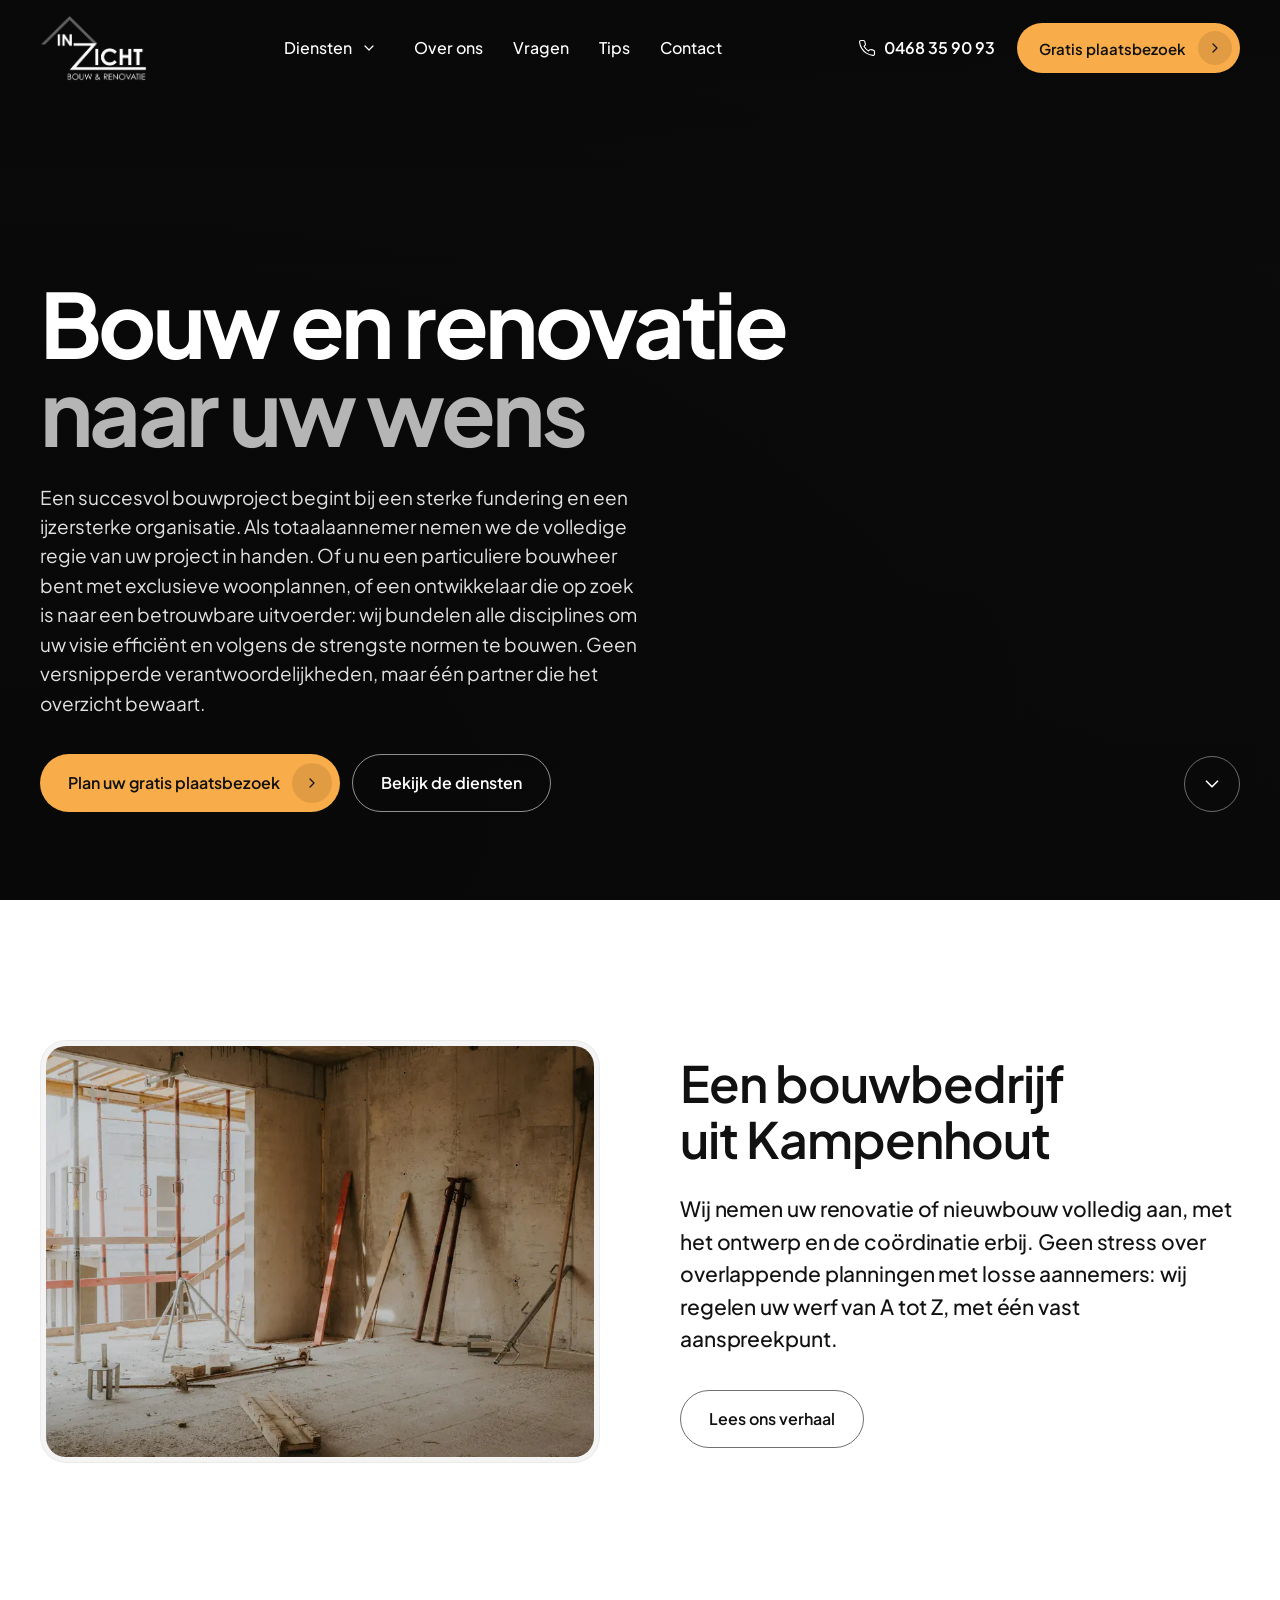
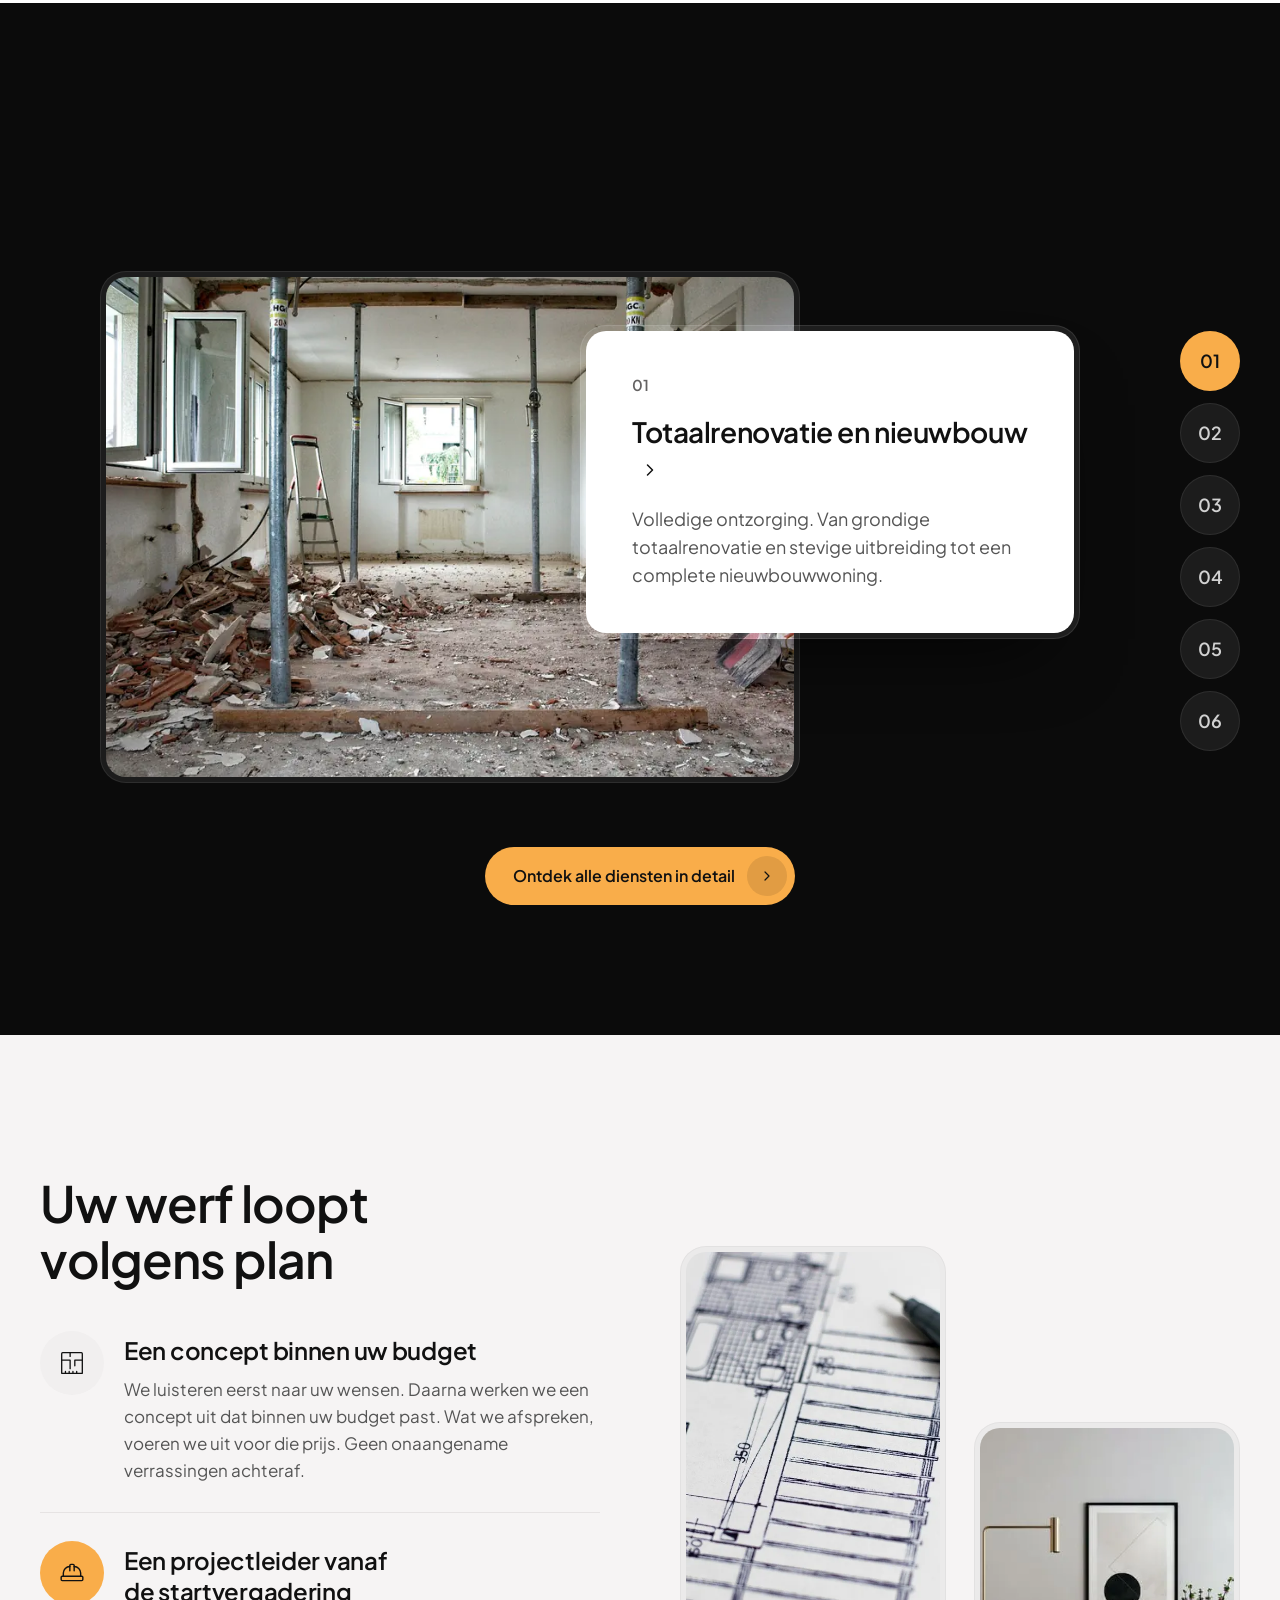
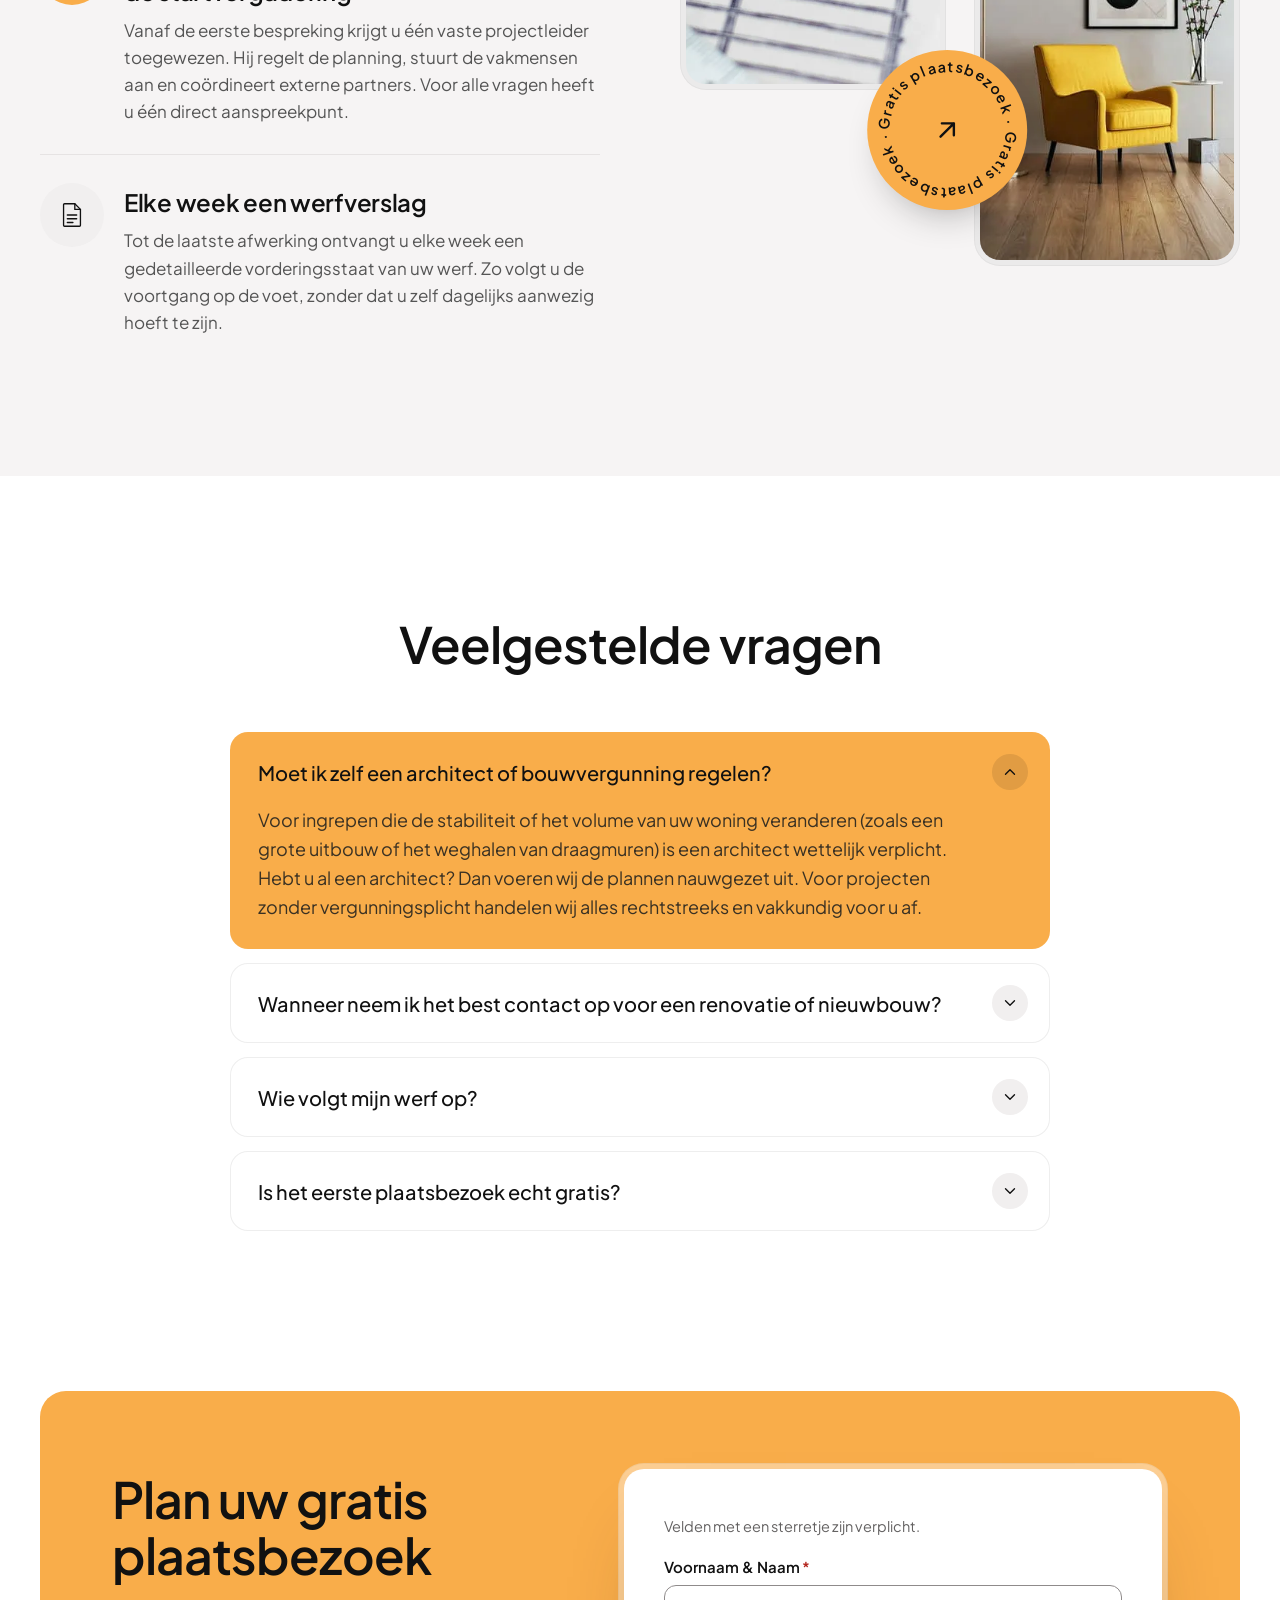
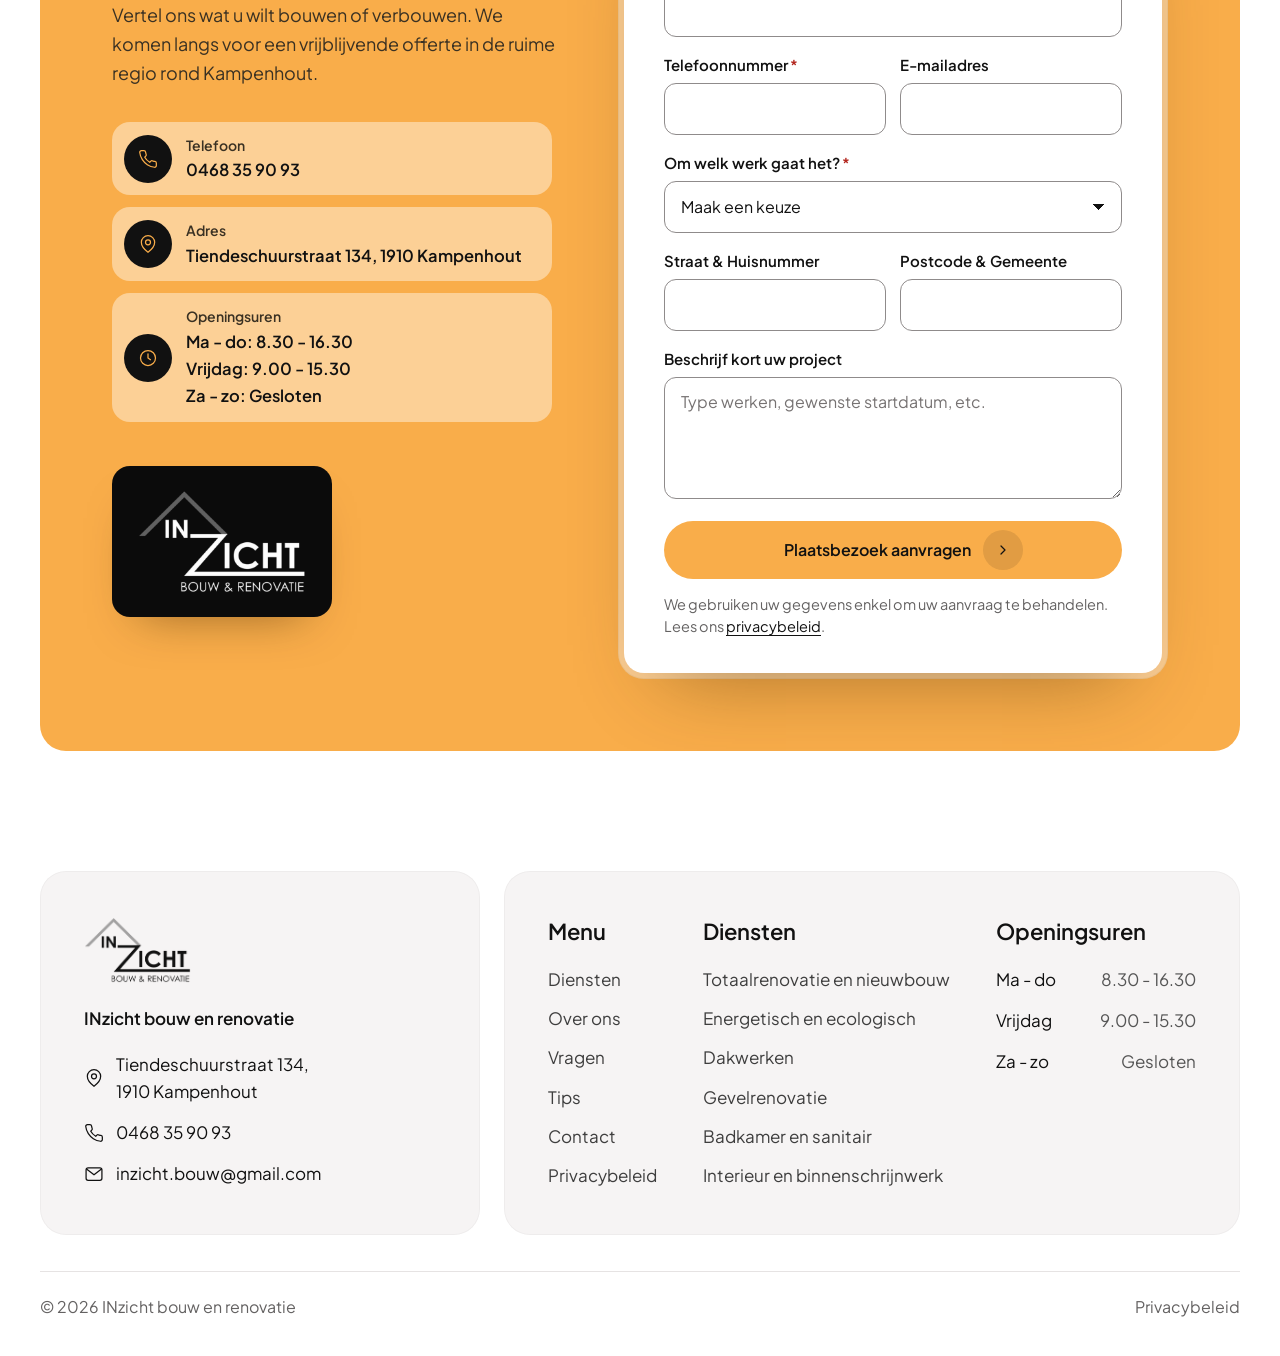
==== commit db53fe41: "Home: alinea totaalaannemer als subheadline van de hero, vorige hero-tekst naar de inleiding; donker" ====
--- a/index.html
+++ b/index.html
@@ -24,7 +24,7 @@
 <link rel="preload" href="fonts/pjs-latin.woff2" as="font" type="font/woff2" crossorigin>
 <link rel="preload" as="image" href="img/hero-vol.webp" type="image/webp" media="(min-width: 701px)">
 <link rel="preload" as="image" href="img/hero-vol-m.webp" type="image/webp" media="(max-width: 700px)">
-<link rel="stylesheet" href="styles.css?v=muynjjds">
+<link rel="stylesheet" href="styles.css?v=muyok9re">
 <script>document.documentElement.className='js';setTimeout(function(){if(!window.__inzicht)document.documentElement.classList.add('reveal-klaar')},1500)</script>
 <script type="application/ld+json">{"@context":"https://schema.org","@type":"GeneralContractor","name":"INzicht bouw en renovatie","url":"https://mohammeddaoudi-hue.github.io/inzicht-bouw/","image":"https://mohammeddaoudi-hue.github.io/inzicht-bouw/img/og.jpg","logo":"https://mohammeddaoudi-hue.github.io/inzicht-bouw/img/logo-ink.png","telephone":"+32468359093","email":"inzicht.bouw@gmail.com","address":{"@type":"PostalAddress","streetAddress":"Tiendeschuurstraat 134","postalCode":"1910","addressLocality":"Kampenhout","addressCountry":"BE"},"openingHoursSpecification":[{"@type":"OpeningHoursSpecification","dayOfWeek":["Monday","Tuesday","Wednesday","Thursday"],"opens":"08:30","closes":"16:30"},{"@type":"OpeningHoursSpecification","dayOfWeek":["Friday"],"opens":"09:00","closes":"15:30"}],"areaServed":"Kampenhout en omgeving"}</script>
 </head>
@@ -109,7 +109,7 @@
   <div class="wrap hero__in">
     <div class="hero__tekstblok">
       <h1 class="hero__kop">Bouw en renovatie <span class="hero__kop2">naar uw wens</span></h1>
-      <p class="hero__tekst">Wij nemen uw renovatie of nieuwbouw volledig aan, met het ontwerp en de coördinatie erbij. Geen stress over overlappende planningen met losse aannemers: wij regelen uw werf van A tot Z, met één vast aanspreekpunt.</p>
+      <p class="hero__tekst">Een succesvol bouwproject begint bij een sterke fundering en een ijzersterke organisatie. Als totaalaannemer nemen we de volledige regie van uw project in handen. Of u nu een particuliere bouwheer bent met exclusieve woonplannen, of een ontwikkelaar die op zoek is naar een betrouwbare uitvoerder: wij bundelen alle disciplines om uw visie efficiënt en volgens de strengste normen te bouwen. Geen versnipperde verantwoordelijkheden, maar één partner die het overzicht bewaart.</p>
       <div class="hero__knoppen">
         <a class="knop knop--accent" href="#plaatsbezoek" data-naar-form>Plan uw gratis plaatsbezoek<span class="knop__ic"><svg width="16" height="16" aria-hidden="true" focusable="false"><use href="#i-chev"/></svg></span></a>
         <a class="knop knop--rand-wit" href="diensten/">Bekijk de diensten</a>
@@ -129,7 +129,7 @@
     </div>
     <div class="intro__tekst" data-reveal>
       <h2 class="h2" id="intro-kop">Een bouwbedrijf uit Kampenhout</h2>
-      <p class="intro__lead">Een succesvol bouwproject begint bij een sterke fundering en een ijzersterke organisatie. Als totaalaannemer nemen we de volledige regie van uw project in handen. Of u nu een particuliere bouwheer bent met exclusieve woonplannen, of een ontwikkelaar die op zoek is naar een betrouwbare uitvoerder: wij bundelen alle disciplines om uw visie efficiënt en volgens de strengste normen te bouwen. Geen versnipperde verantwoordelijkheden, maar één partner die het overzicht bewaart.</p>
+      <p class="intro__lead">Wij nemen uw renovatie of nieuwbouw volledig aan, met het ontwerp en de coördinatie erbij. Geen stress over overlappende planningen met losse aannemers: wij regelen uw werf van A tot Z, met één vast aanspreekpunt.</p>
 
       <a class="knop knop--rand" href="over-ons/">Lees ons verhaal</a>
     </div>
@@ -469,6 +469,6 @@
   </div>
   <a class="fab" href="tel:+32468359093" aria-label="Bel 0468 35 90 93"><svg width="24" height="24" aria-hidden="true" focusable="false"><use href="#i-phone"/></svg></a>
 </footer>
-<script src="site.js?v=muynjjds" defer></script>
+<script src="site.js?v=muyok9re" defer></script>
 </body>
 </html>
--- a/styles.css
+++ b/styles.css
@@ -255,7 +255,7 @@
   position: absolute; inset: 0;
   /* donker waar de tekst staat (linksonder) en achter de balk, de rest van de foto blijft licht */
   background:
-    radial-gradient(130% 100% at 8% 88%, rgba(8, 8, 8, 0.84) 0%, rgba(8, 8, 8, 0.68) 36%, rgba(8, 8, 8, 0.36) 60%, rgba(8, 8, 8, 0) 82%),
+    radial-gradient(140% 125% at 8% 90%, rgba(8, 8, 8, 0.86) 0%, rgba(8, 8, 8, 0.72) 40%, rgba(8, 8, 8, 0.42) 64%, rgba(8, 8, 8, 0) 86%),
     linear-gradient(180deg, rgba(8, 8, 8, 0.74) 0%, rgba(8, 8, 8, 0.52) 10%, rgba(8, 8, 8, 0.16) 22%, rgba(8, 8, 8, 0) 32%, rgba(8, 8, 8, 0) 62%, rgba(8, 8, 8, 0.5) 100%);
 }
 .hero__in { position: relative; padding-top: calc(var(--nav-h) + 40px); padding-bottom: 88px; display: flex; align-items: flex-end; justify-content: space-between; gap: 40px; }
@@ -733,7 +733,7 @@
   .h2 { font-size: clamp(34px, 8.4vw, 44px); }
 
   .hero__in { padding-top: calc(var(--nav-h) + 24px); padding-bottom: 44px; flex-direction: column; align-items: flex-start; gap: 28px; }
-  .hero__laag { background: linear-gradient(180deg, rgba(8, 8, 8, 0.5) 0%, rgba(8, 8, 8, 0.18) 28%, rgba(8, 8, 8, 0.55) 58%, rgba(8, 8, 8, 0.9) 100%); }
+  .hero__laag { background: linear-gradient(180deg, rgba(8, 8, 8, 0.62) 0%, rgba(8, 8, 8, 0.58) 18%, rgba(8, 8, 8, 0.72) 45%, rgba(8, 8, 8, 0.92) 100%); }
   .hero__foto img { object-position: center 40%; }
   .hero__kop { font-size: clamp(40px, 11vw, 64px); }
   .hero__tekst { font-size: 17px; margin-top: 20px; }
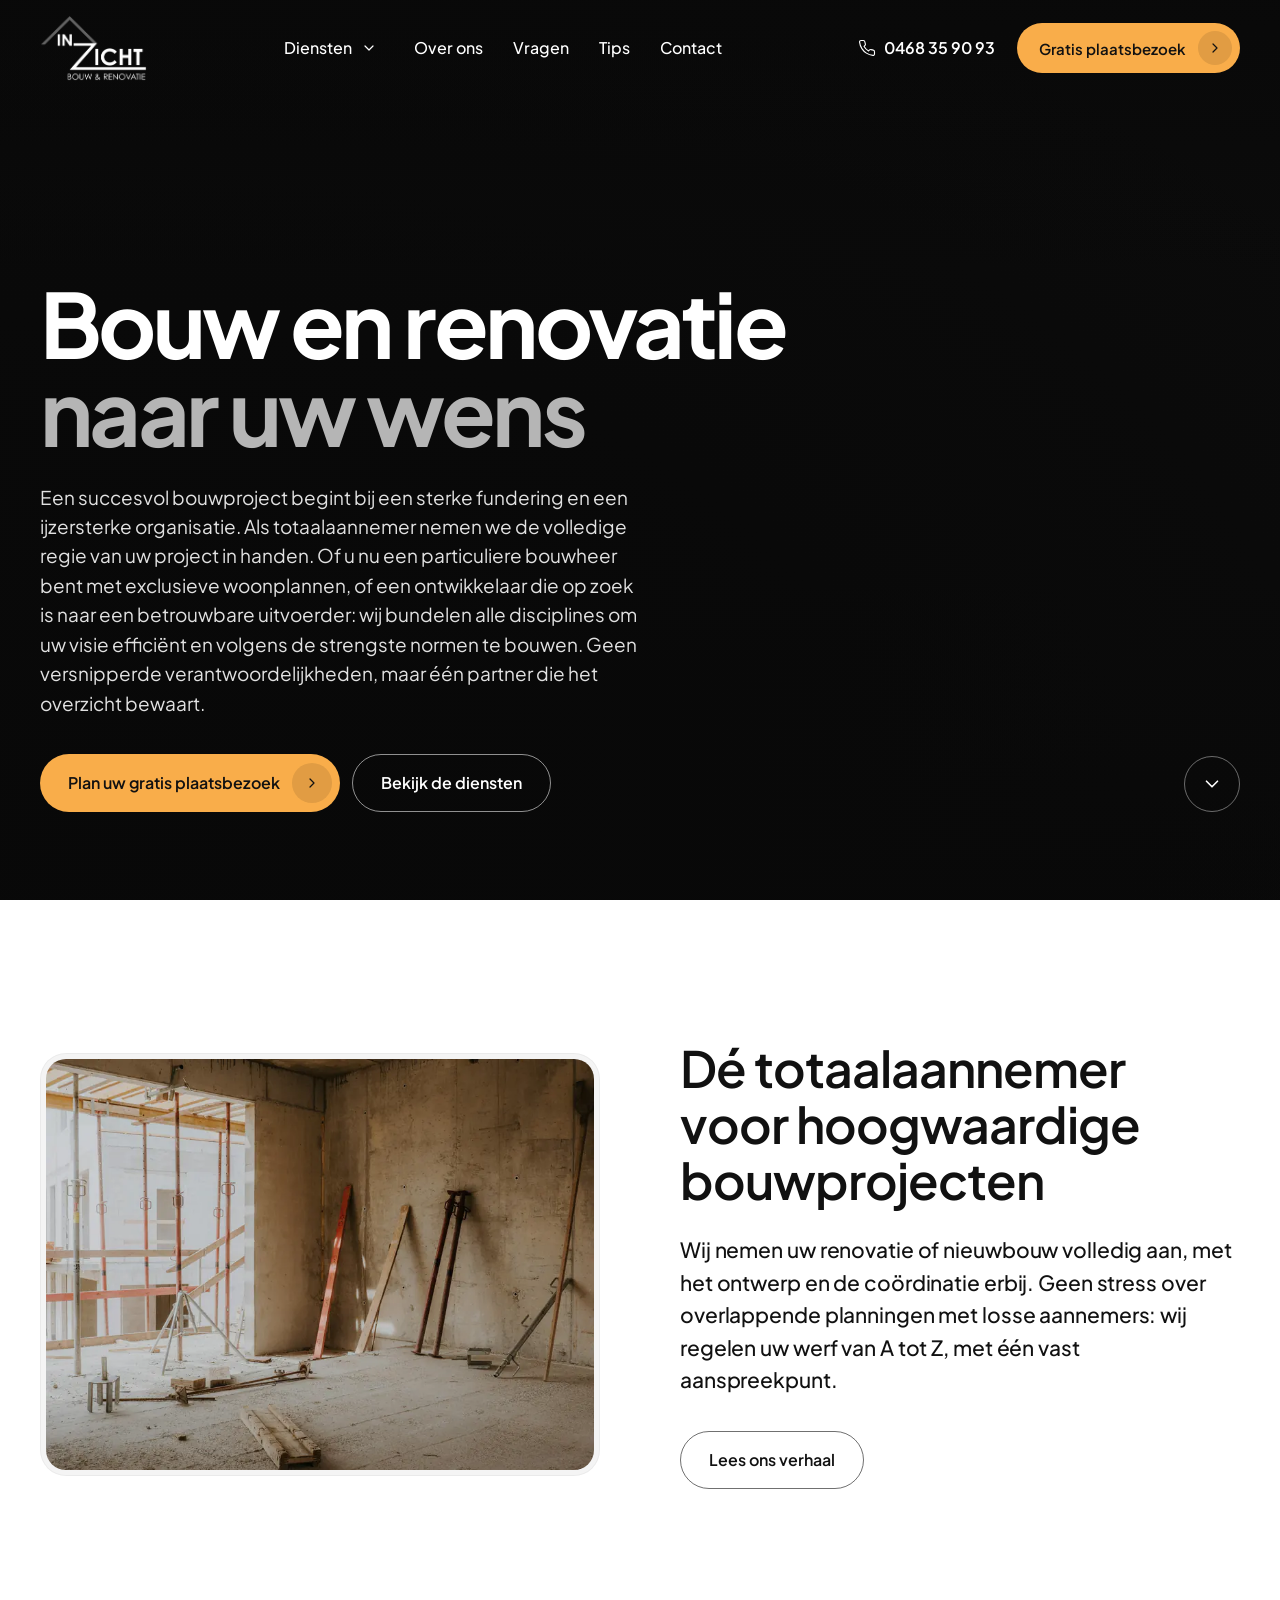
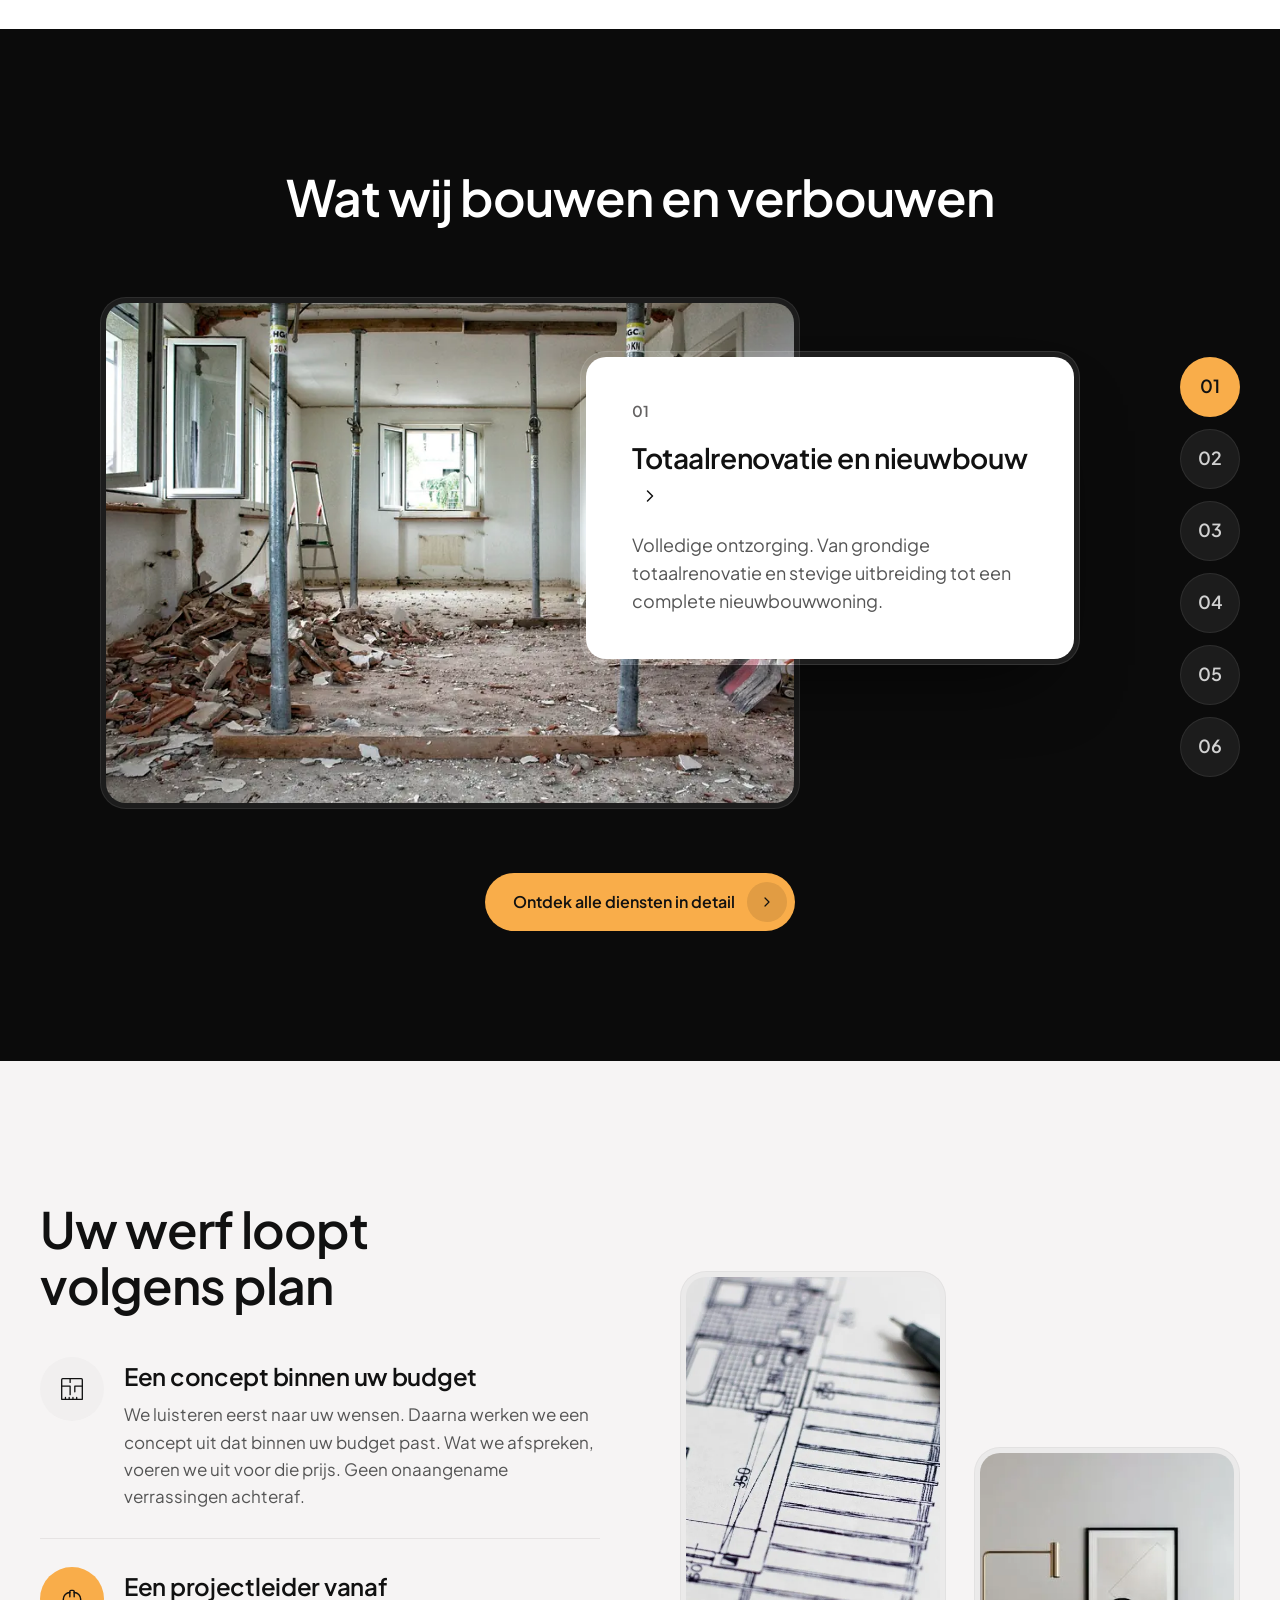
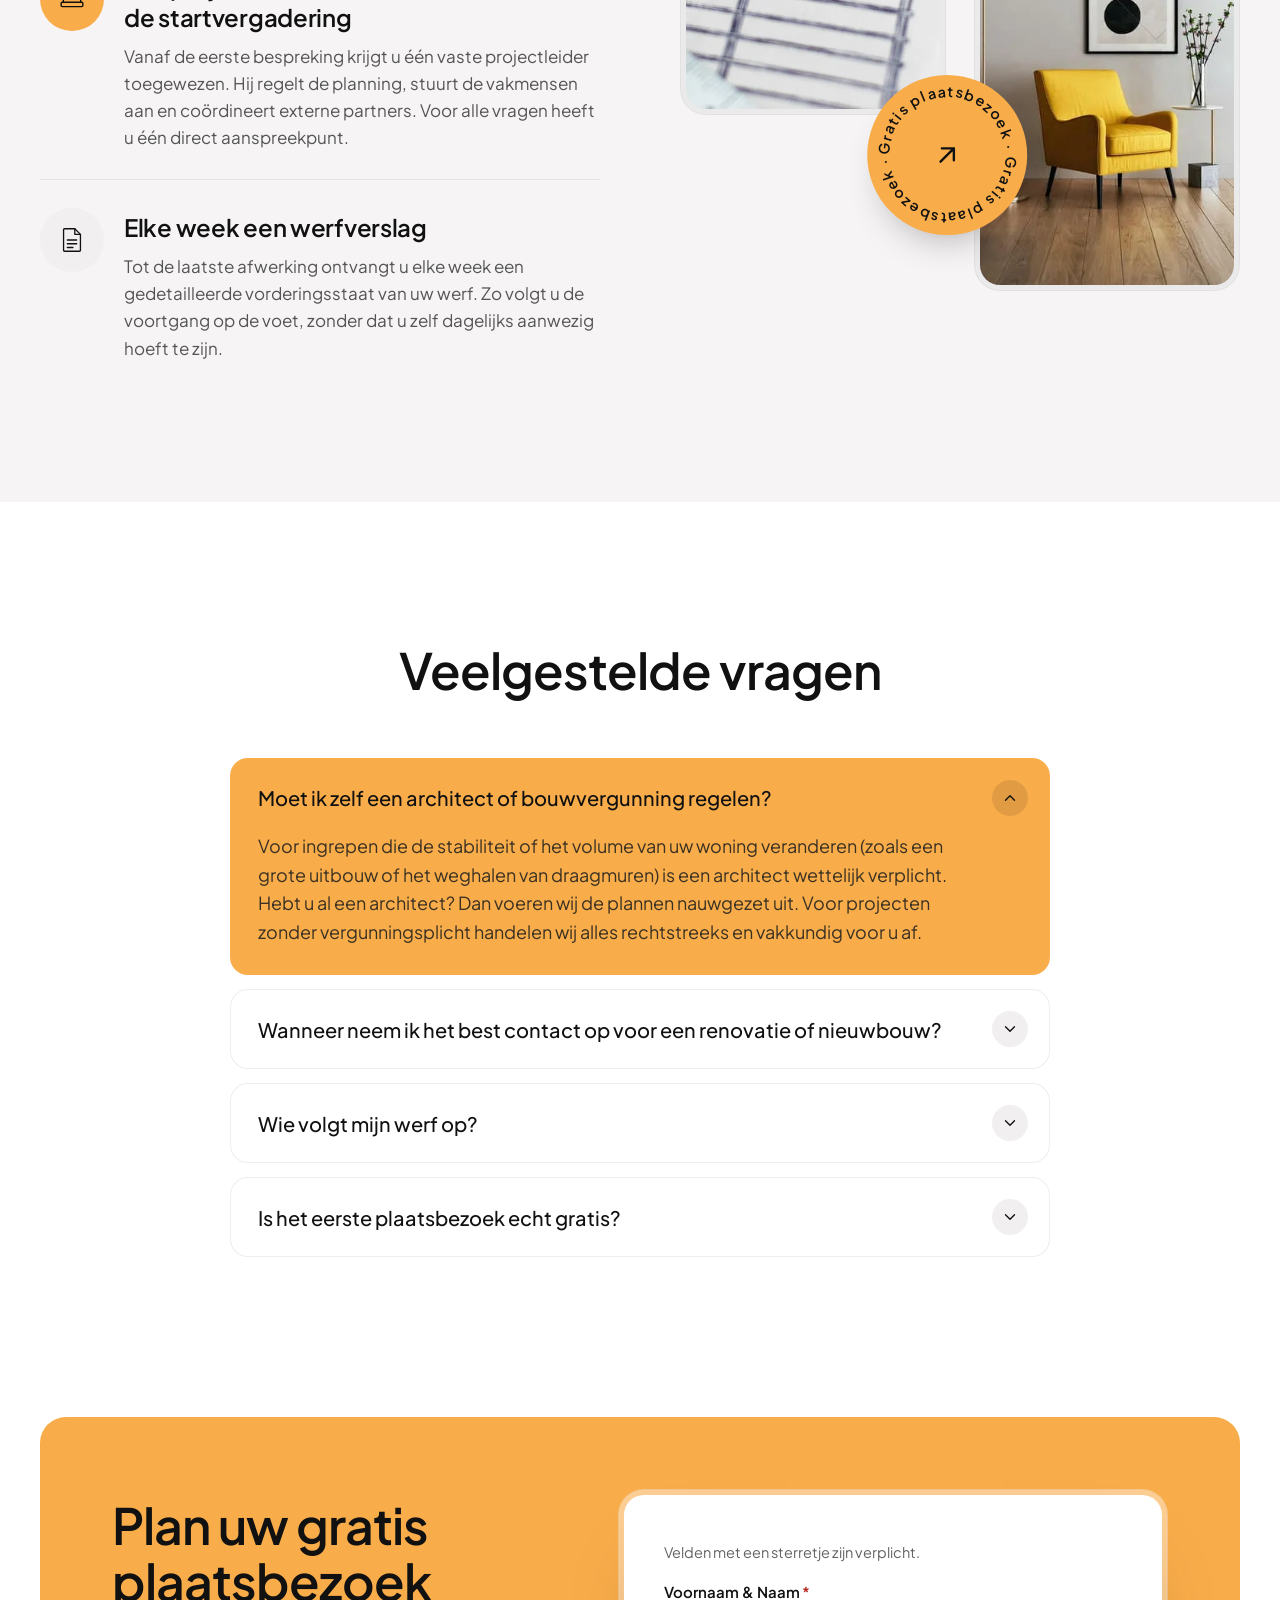
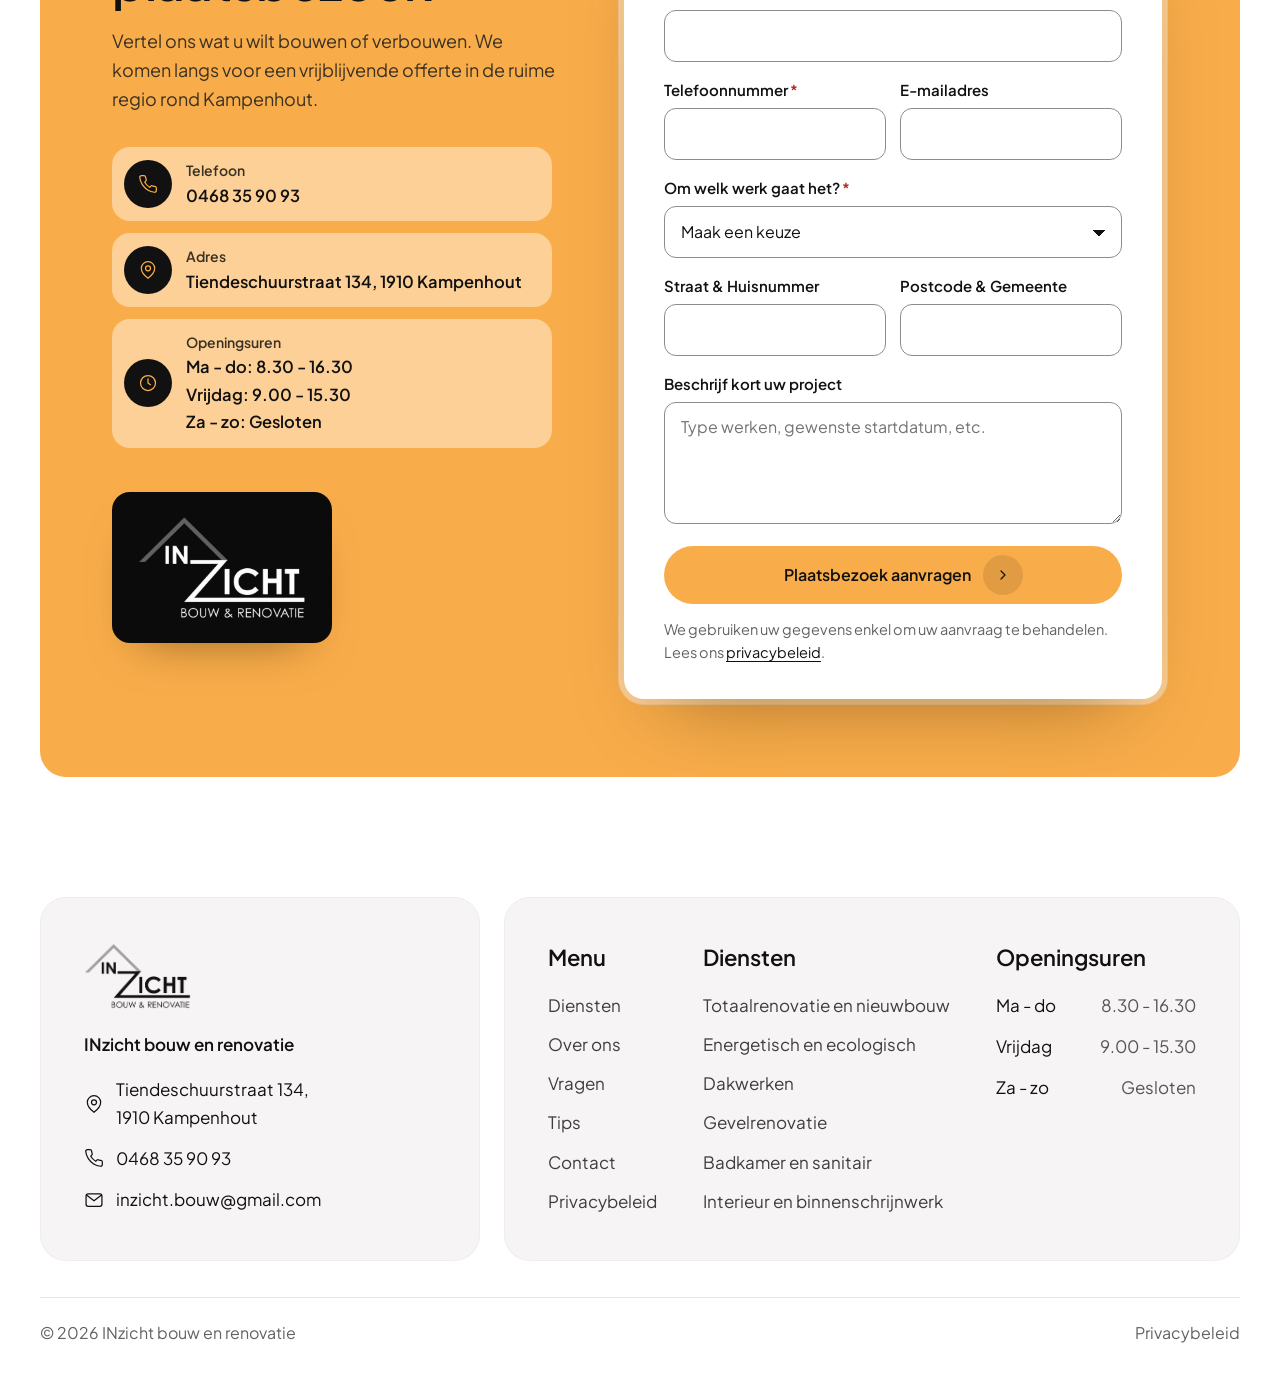
==== commit 9c2d3c89: "Home-inleiding: kop = zijn titel "Dé totaalaannemer voor hoogwaardige bouwprojecten"; oude kop bewaa" ====
--- a/index.html
+++ b/index.html
@@ -24,7 +24,7 @@
 <link rel="preload" href="fonts/pjs-latin.woff2" as="font" type="font/woff2" crossorigin>
 <link rel="preload" as="image" href="img/hero-vol.webp" type="image/webp" media="(min-width: 701px)">
 <link rel="preload" as="image" href="img/hero-vol-m.webp" type="image/webp" media="(max-width: 700px)">
-<link rel="stylesheet" href="styles.css?v=muyok9re">
+<link rel="stylesheet" href="styles.css?v=muyovukj">
 <script>document.documentElement.className='js';setTimeout(function(){if(!window.__inzicht)document.documentElement.classList.add('reveal-klaar')},1500)</script>
 <script type="application/ld+json">{"@context":"https://schema.org","@type":"GeneralContractor","name":"INzicht bouw en renovatie","url":"https://mohammeddaoudi-hue.github.io/inzicht-bouw/","image":"https://mohammeddaoudi-hue.github.io/inzicht-bouw/img/og.jpg","logo":"https://mohammeddaoudi-hue.github.io/inzicht-bouw/img/logo-ink.png","telephone":"+32468359093","email":"inzicht.bouw@gmail.com","address":{"@type":"PostalAddress","streetAddress":"Tiendeschuurstraat 134","postalCode":"1910","addressLocality":"Kampenhout","addressCountry":"BE"},"openingHoursSpecification":[{"@type":"OpeningHoursSpecification","dayOfWeek":["Monday","Tuesday","Wednesday","Thursday"],"opens":"08:30","closes":"16:30"},{"@type":"OpeningHoursSpecification","dayOfWeek":["Friday"],"opens":"09:00","closes":"15:30"}],"areaServed":"Kampenhout en omgeving"}</script>
 </head>
@@ -128,7 +128,7 @@
       </picture>
     </div>
     <div class="intro__tekst" data-reveal>
-      <h2 class="h2" id="intro-kop">Een bouwbedrijf uit Kampenhout</h2>
+      <h2 class="h2" id="intro-kop">Dé totaalaannemer voor hoogwaardige bouwprojecten</h2>
       <p class="intro__lead">Wij nemen uw renovatie of nieuwbouw volledig aan, met het ontwerp en de coördinatie erbij. Geen stress over overlappende planningen met losse aannemers: wij regelen uw werf van A tot Z, met één vast aanspreekpunt.</p>
 
       <a class="knop knop--rand" href="over-ons/">Lees ons verhaal</a>
@@ -469,6 +469,6 @@
   </div>
   <a class="fab" href="tel:+32468359093" aria-label="Bel 0468 35 90 93"><svg width="24" height="24" aria-hidden="true" focusable="false"><use href="#i-phone"/></svg></a>
 </footer>
-<script src="site.js?v=muyok9re" defer></script>
+<script src="site.js?v=muyovukj" defer></script>
 </body>
 </html>
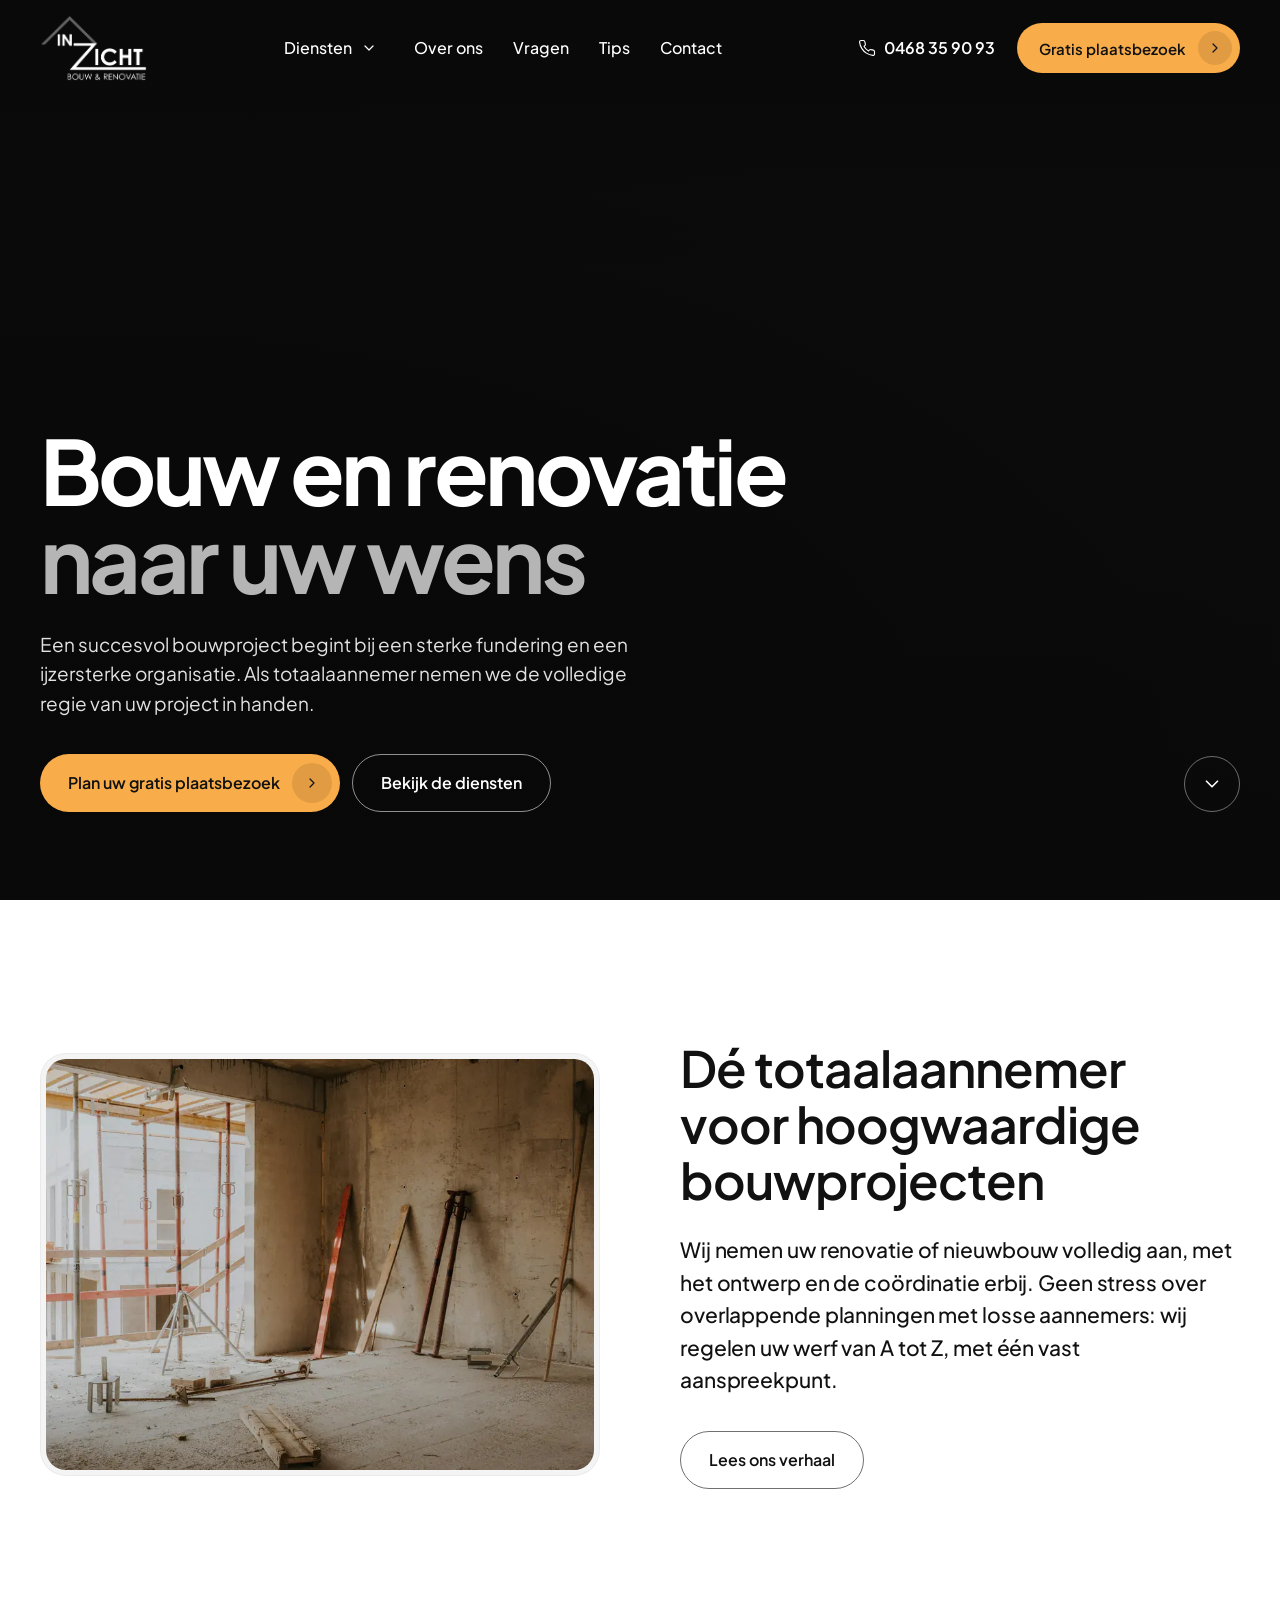
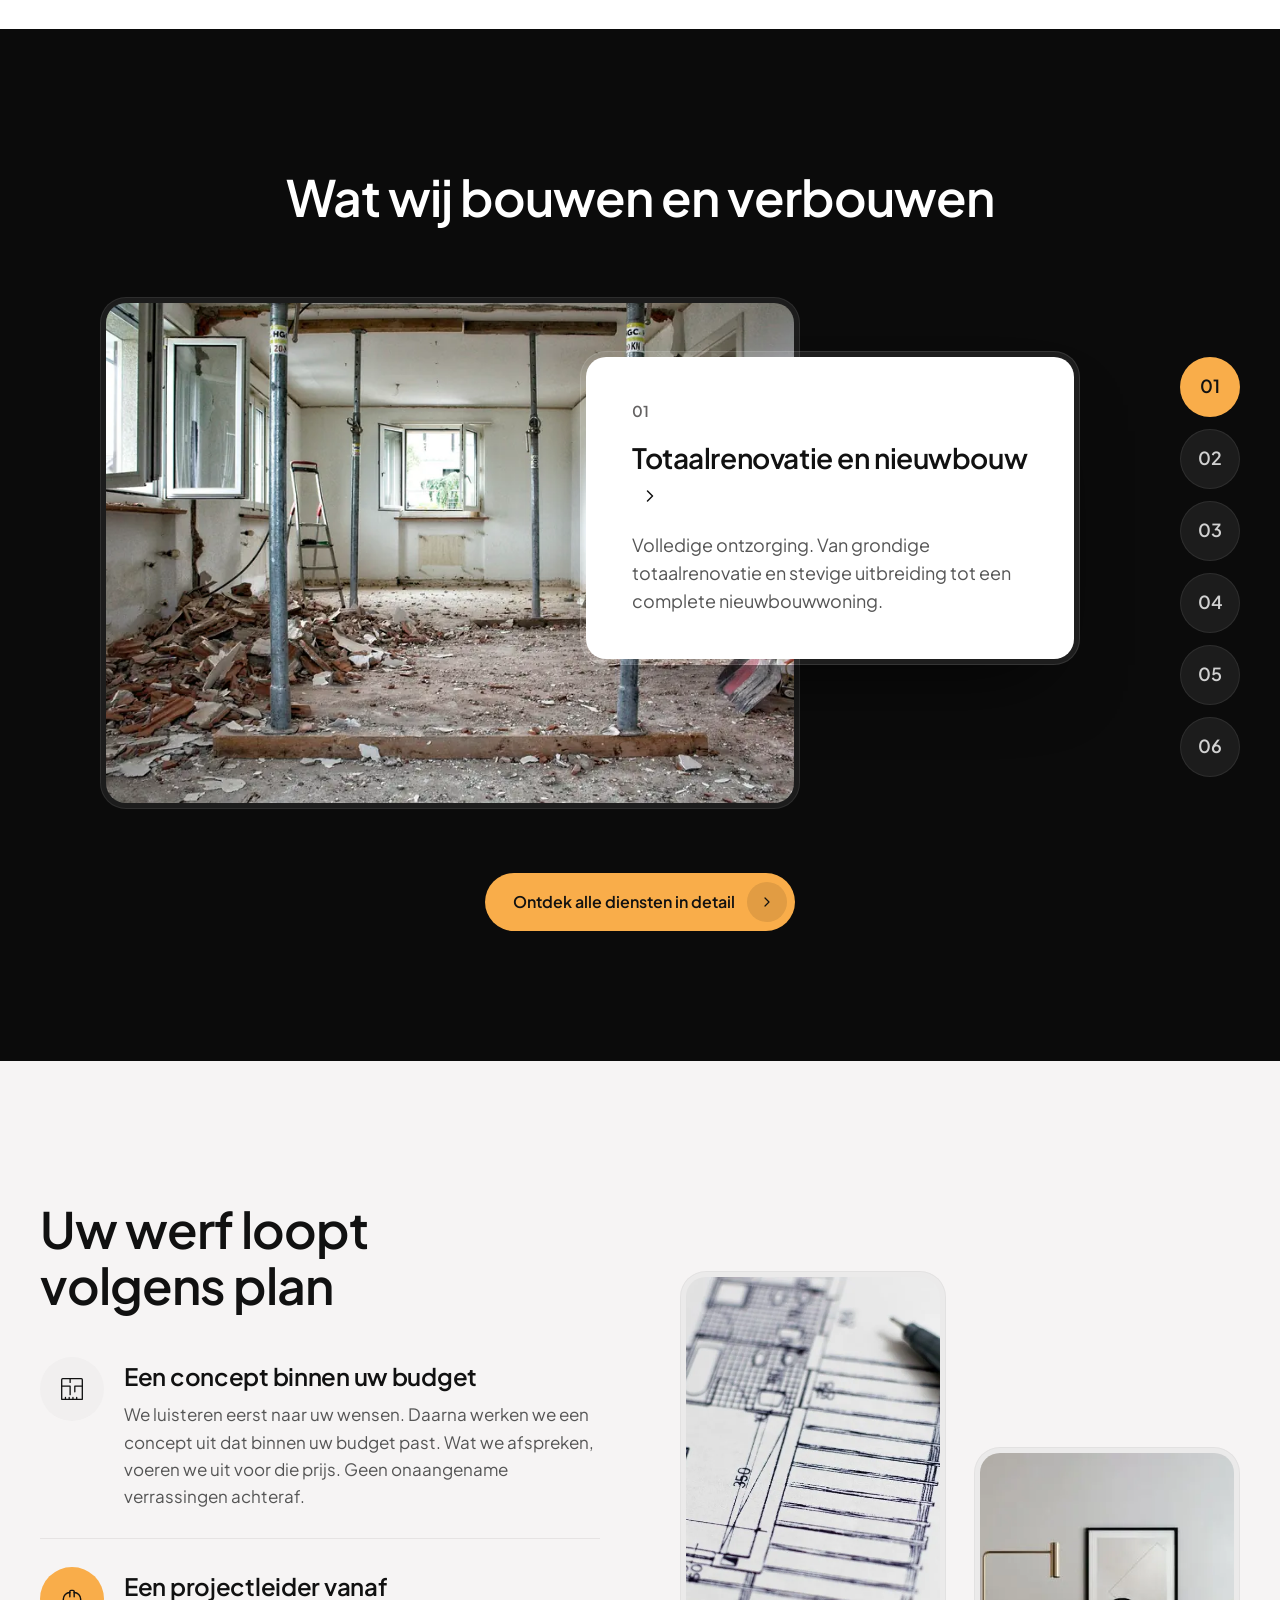
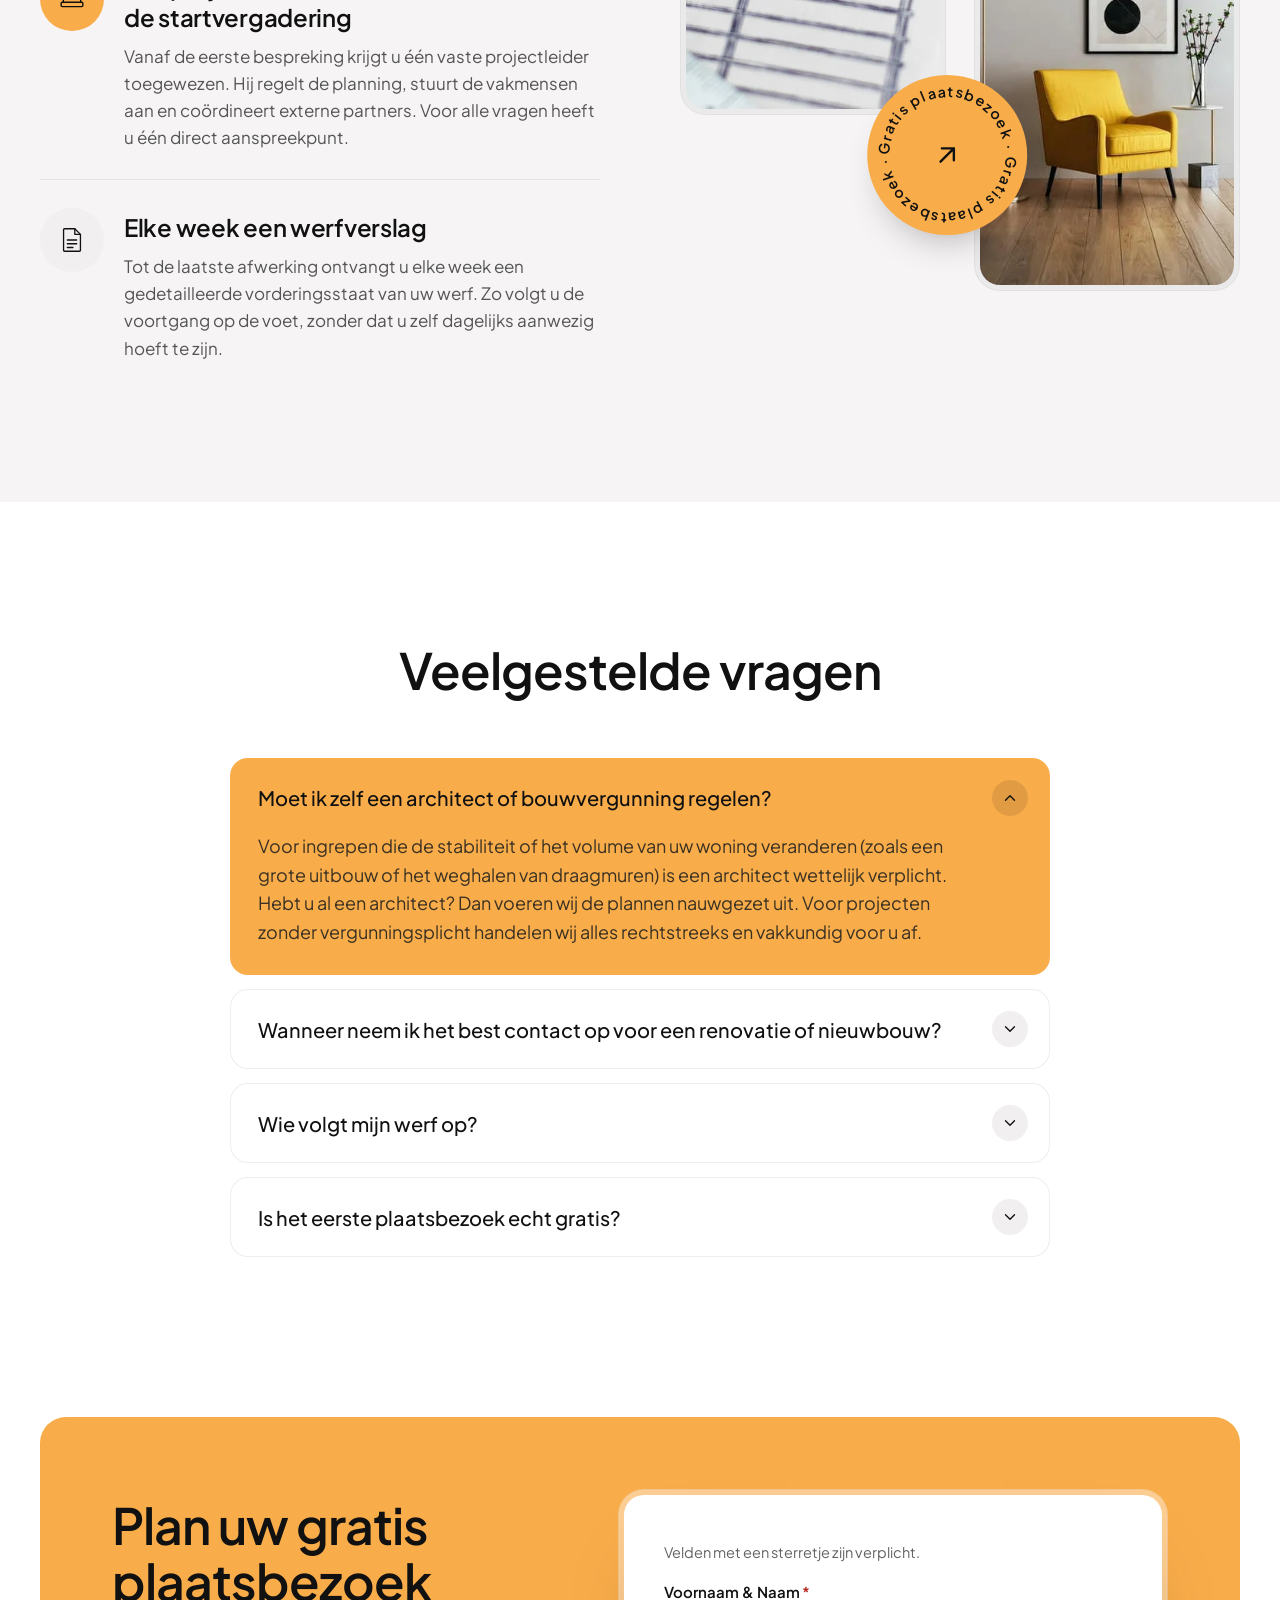
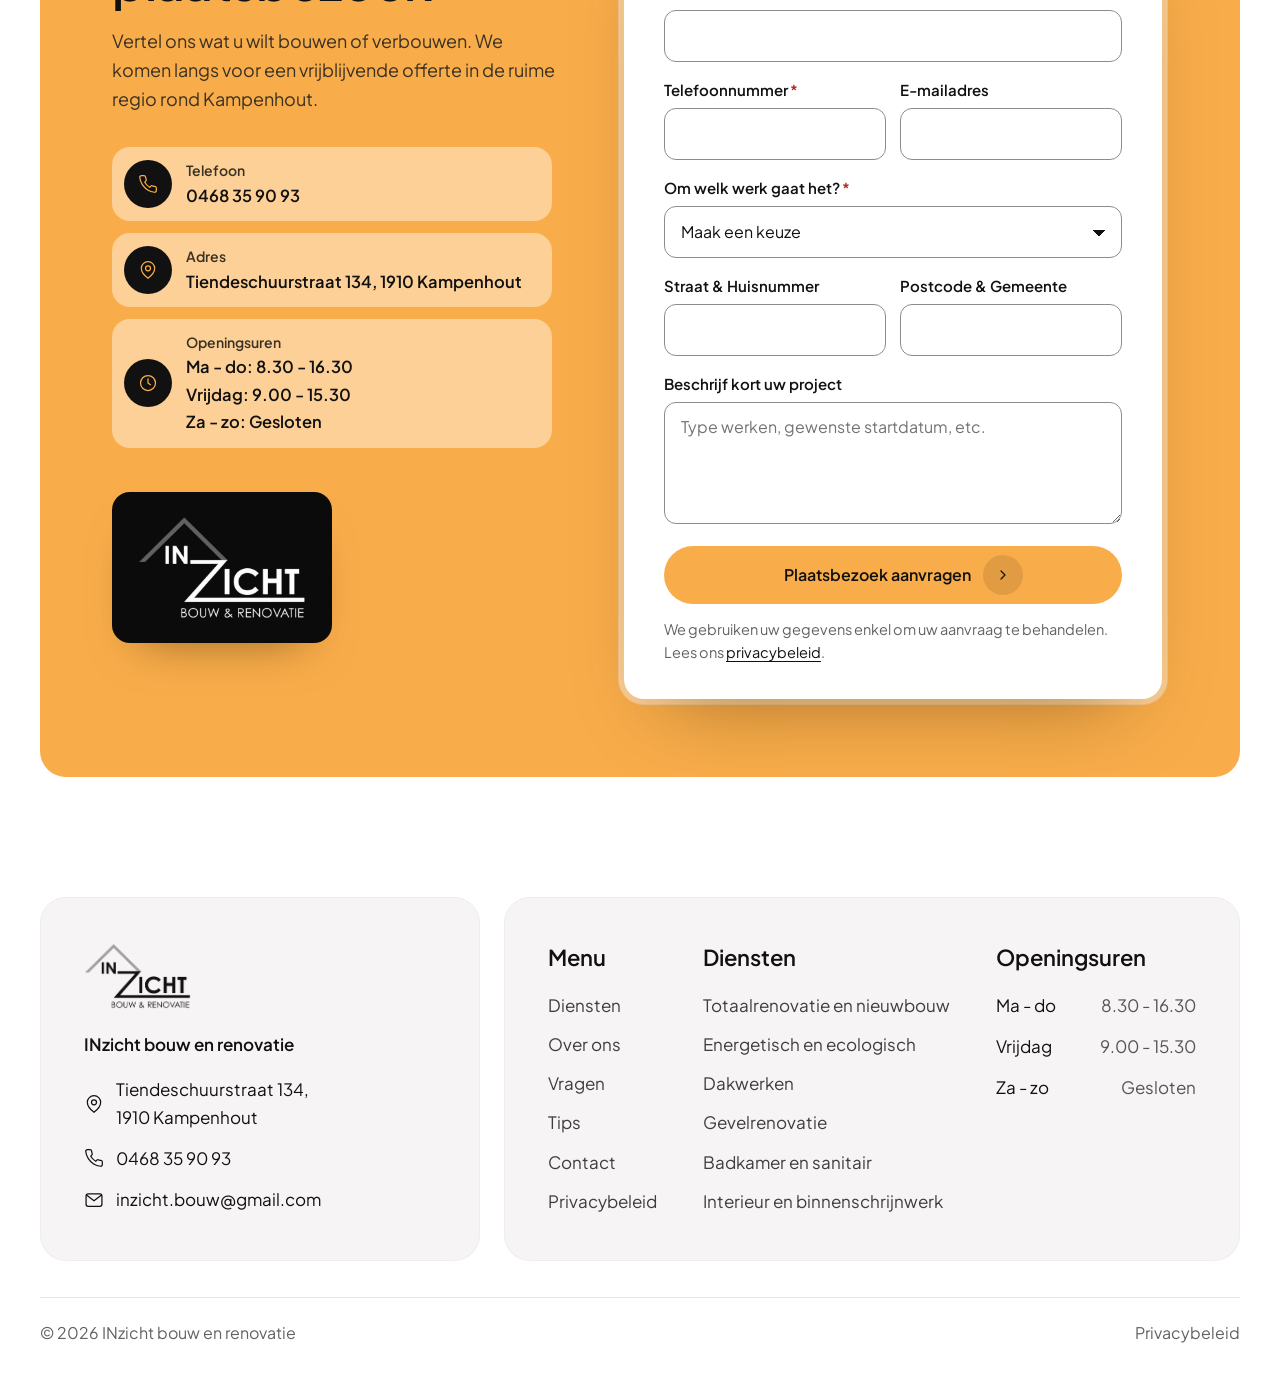
==== commit 81df4a11: "Subheadline korter: zijn zinnen 1 en 2 (home en Over ons); lengte bewaakt (max 2 zinnen, 30 woorden)" ====
--- a/index.html
+++ b/index.html
@@ -24,7 +24,7 @@
 <link rel="preload" href="fonts/pjs-latin.woff2" as="font" type="font/woff2" crossorigin>
 <link rel="preload" as="image" href="img/hero-vol.webp" type="image/webp" media="(min-width: 701px)">
 <link rel="preload" as="image" href="img/hero-vol-m.webp" type="image/webp" media="(max-width: 700px)">
-<link rel="stylesheet" href="styles.css?v=muyovukj">
+<link rel="stylesheet" href="styles.css?v=muyp4g7i">
 <script>document.documentElement.className='js';setTimeout(function(){if(!window.__inzicht)document.documentElement.classList.add('reveal-klaar')},1500)</script>
 <script type="application/ld+json">{"@context":"https://schema.org","@type":"GeneralContractor","name":"INzicht bouw en renovatie","url":"https://mohammeddaoudi-hue.github.io/inzicht-bouw/","image":"https://mohammeddaoudi-hue.github.io/inzicht-bouw/img/og.jpg","logo":"https://mohammeddaoudi-hue.github.io/inzicht-bouw/img/logo-ink.png","telephone":"+32468359093","email":"inzicht.bouw@gmail.com","address":{"@type":"PostalAddress","streetAddress":"Tiendeschuurstraat 134","postalCode":"1910","addressLocality":"Kampenhout","addressCountry":"BE"},"openingHoursSpecification":[{"@type":"OpeningHoursSpecification","dayOfWeek":["Monday","Tuesday","Wednesday","Thursday"],"opens":"08:30","closes":"16:30"},{"@type":"OpeningHoursSpecification","dayOfWeek":["Friday"],"opens":"09:00","closes":"15:30"}],"areaServed":"Kampenhout en omgeving"}</script>
 </head>
@@ -109,7 +109,7 @@
   <div class="wrap hero__in">
     <div class="hero__tekstblok">
       <h1 class="hero__kop">Bouw en renovatie <span class="hero__kop2">naar uw wens</span></h1>
-      <p class="hero__tekst">Een succesvol bouwproject begint bij een sterke fundering en een ijzersterke organisatie. Als totaalaannemer nemen we de volledige regie van uw project in handen. Of u nu een particuliere bouwheer bent met exclusieve woonplannen, of een ontwikkelaar die op zoek is naar een betrouwbare uitvoerder: wij bundelen alle disciplines om uw visie efficiënt en volgens de strengste normen te bouwen. Geen versnipperde verantwoordelijkheden, maar één partner die het overzicht bewaart.</p>
+      <p class="hero__tekst">Een succesvol bouwproject begint bij een sterke fundering en een ijzersterke organisatie. Als totaalaannemer nemen we de volledige regie van uw project in handen.</p>
       <div class="hero__knoppen">
         <a class="knop knop--accent" href="#plaatsbezoek" data-naar-form>Plan uw gratis plaatsbezoek<span class="knop__ic"><svg width="16" height="16" aria-hidden="true" focusable="false"><use href="#i-chev"/></svg></span></a>
         <a class="knop knop--rand-wit" href="diensten/">Bekijk de diensten</a>
@@ -469,6 +469,6 @@
   </div>
   <a class="fab" href="tel:+32468359093" aria-label="Bel 0468 35 90 93"><svg width="24" height="24" aria-hidden="true" focusable="false"><use href="#i-phone"/></svg></a>
 </footer>
-<script src="site.js?v=muyovukj" defer></script>
+<script src="site.js?v=muyp4g7i" defer></script>
 </body>
 </html>
--- a/styles.css
+++ b/styles.css
@@ -255,7 +255,7 @@
   position: absolute; inset: 0;
   /* donker waar de tekst staat (linksonder) en achter de balk, de rest van de foto blijft licht */
   background:
-    radial-gradient(140% 125% at 8% 90%, rgba(8, 8, 8, 0.86) 0%, rgba(8, 8, 8, 0.72) 40%, rgba(8, 8, 8, 0.42) 64%, rgba(8, 8, 8, 0) 86%),
+    radial-gradient(130% 100% at 8% 88%, rgba(8, 8, 8, 0.84) 0%, rgba(8, 8, 8, 0.68) 36%, rgba(8, 8, 8, 0.36) 60%, rgba(8, 8, 8, 0) 82%),
     linear-gradient(180deg, rgba(8, 8, 8, 0.74) 0%, rgba(8, 8, 8, 0.52) 10%, rgba(8, 8, 8, 0.16) 22%, rgba(8, 8, 8, 0) 32%, rgba(8, 8, 8, 0) 62%, rgba(8, 8, 8, 0.5) 100%);
 }
 .hero__in { position: relative; padding-top: calc(var(--nav-h) + 40px); padding-bottom: 88px; display: flex; align-items: flex-end; justify-content: space-between; gap: 40px; }
@@ -733,7 +733,7 @@
   .h2 { font-size: clamp(34px, 8.4vw, 44px); }
 
   .hero__in { padding-top: calc(var(--nav-h) + 24px); padding-bottom: 44px; flex-direction: column; align-items: flex-start; gap: 28px; }
-  .hero__laag { background: linear-gradient(180deg, rgba(8, 8, 8, 0.62) 0%, rgba(8, 8, 8, 0.58) 18%, rgba(8, 8, 8, 0.72) 45%, rgba(8, 8, 8, 0.92) 100%); }
+  .hero__laag { background: linear-gradient(180deg, rgba(8, 8, 8, 0.5) 0%, rgba(8, 8, 8, 0.18) 28%, rgba(8, 8, 8, 0.55) 58%, rgba(8, 8, 8, 0.9) 100%); }
   .hero__foto img { object-position: center 40%; }
   .hero__kop { font-size: clamp(40px, 11vw, 64px); }
   .hero__tekst { font-size: 17px; margin-top: 20px; }
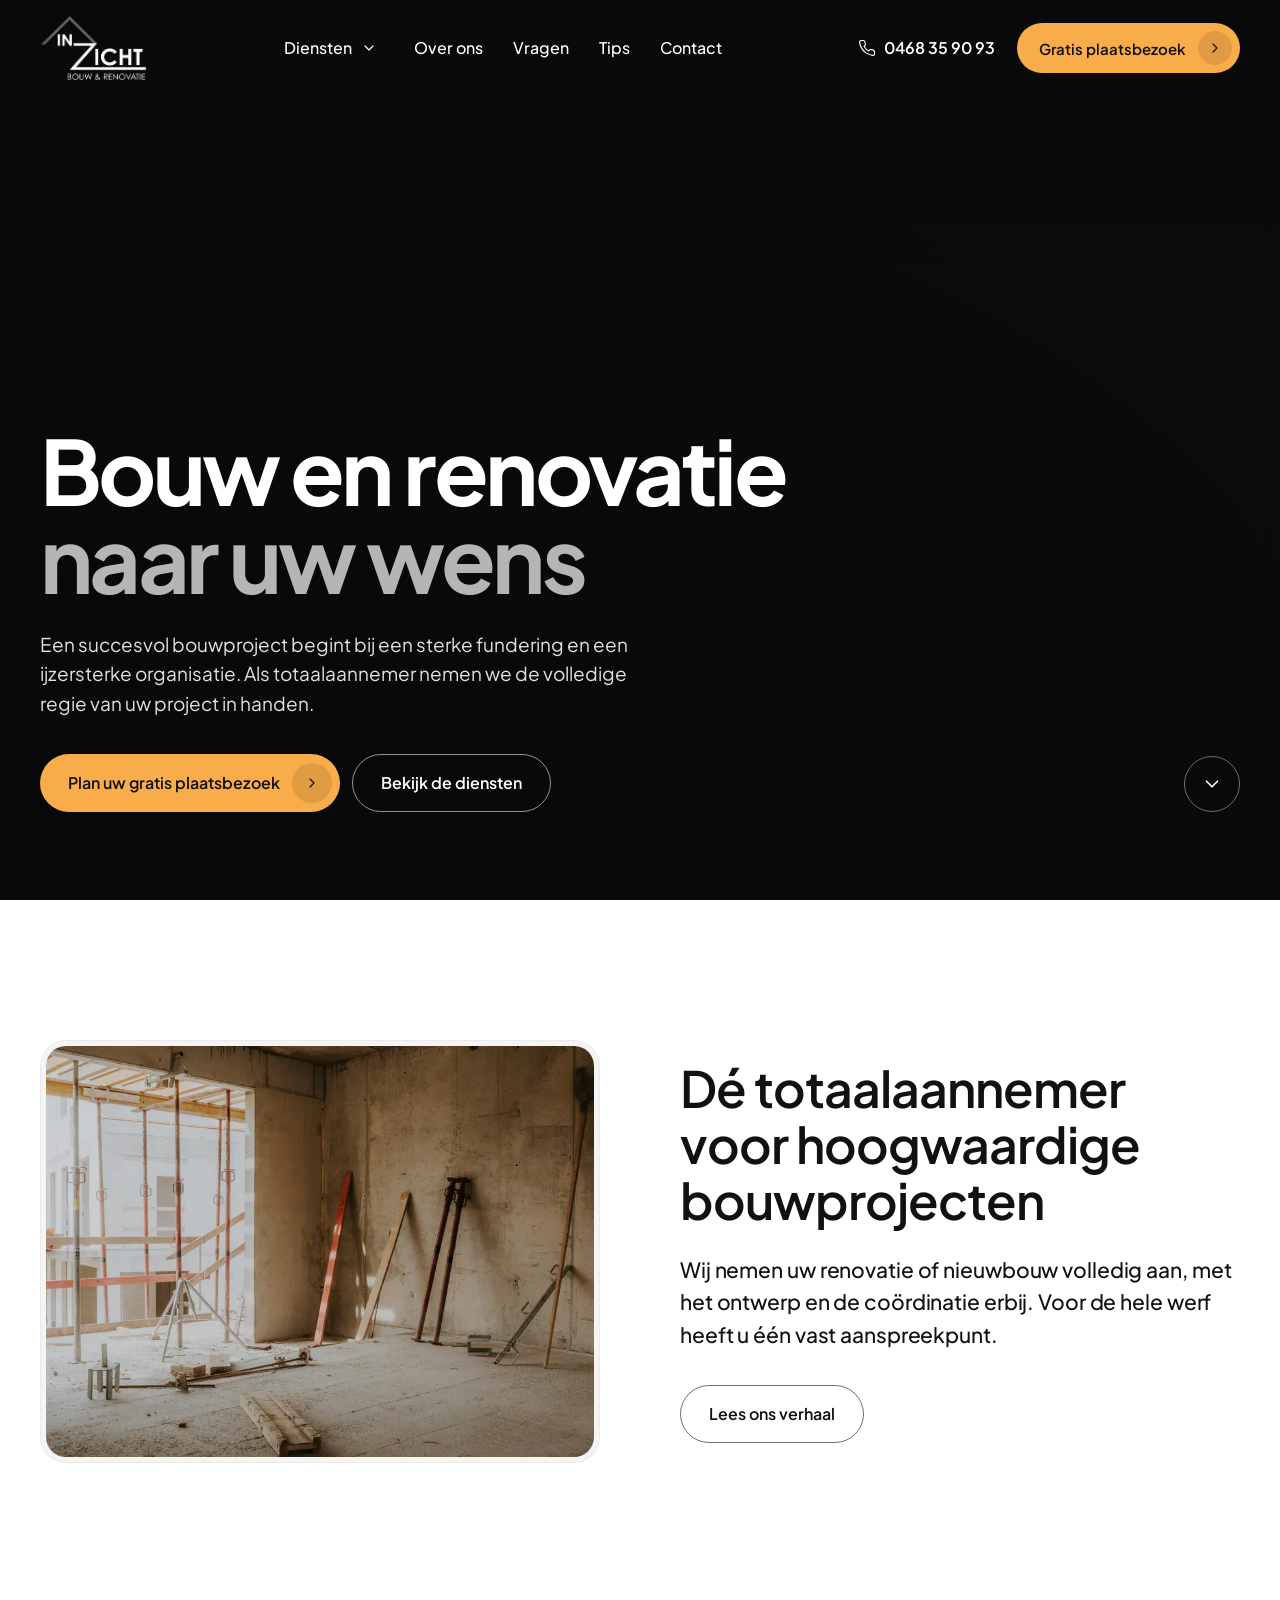
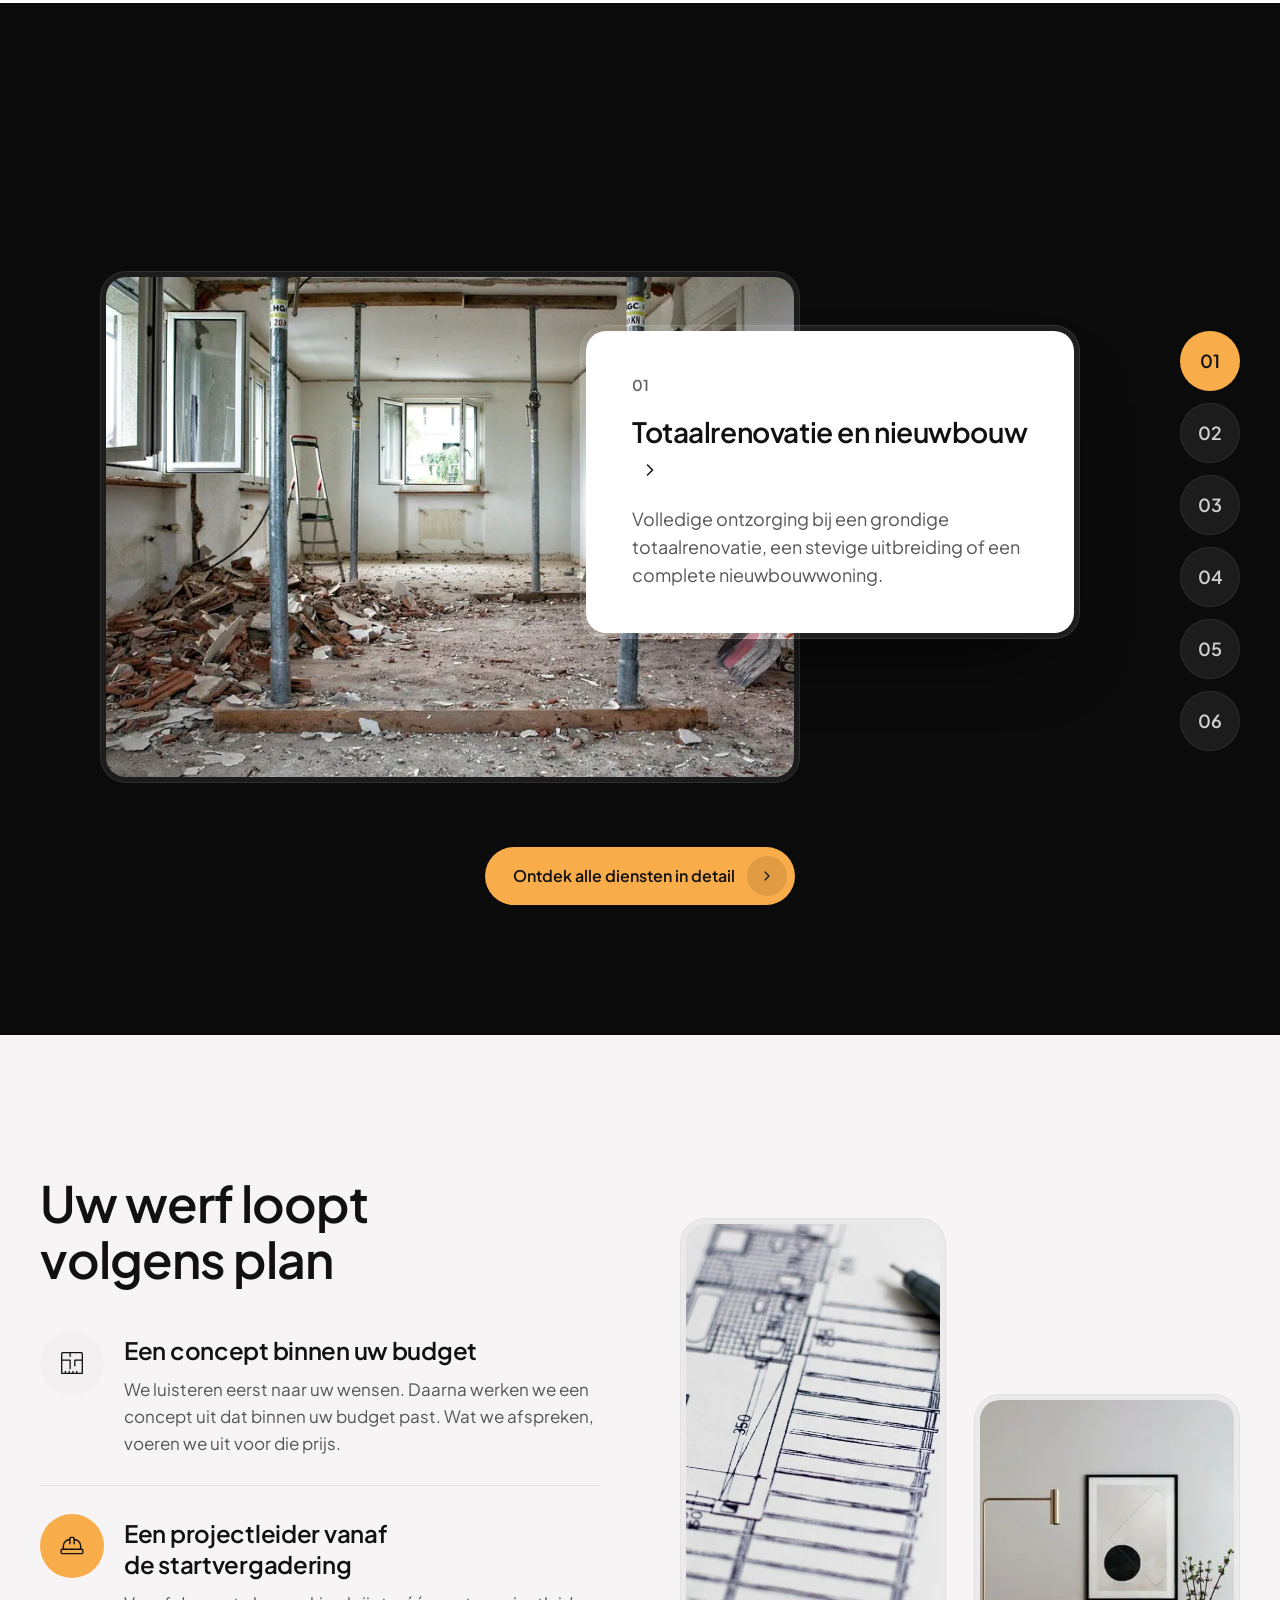
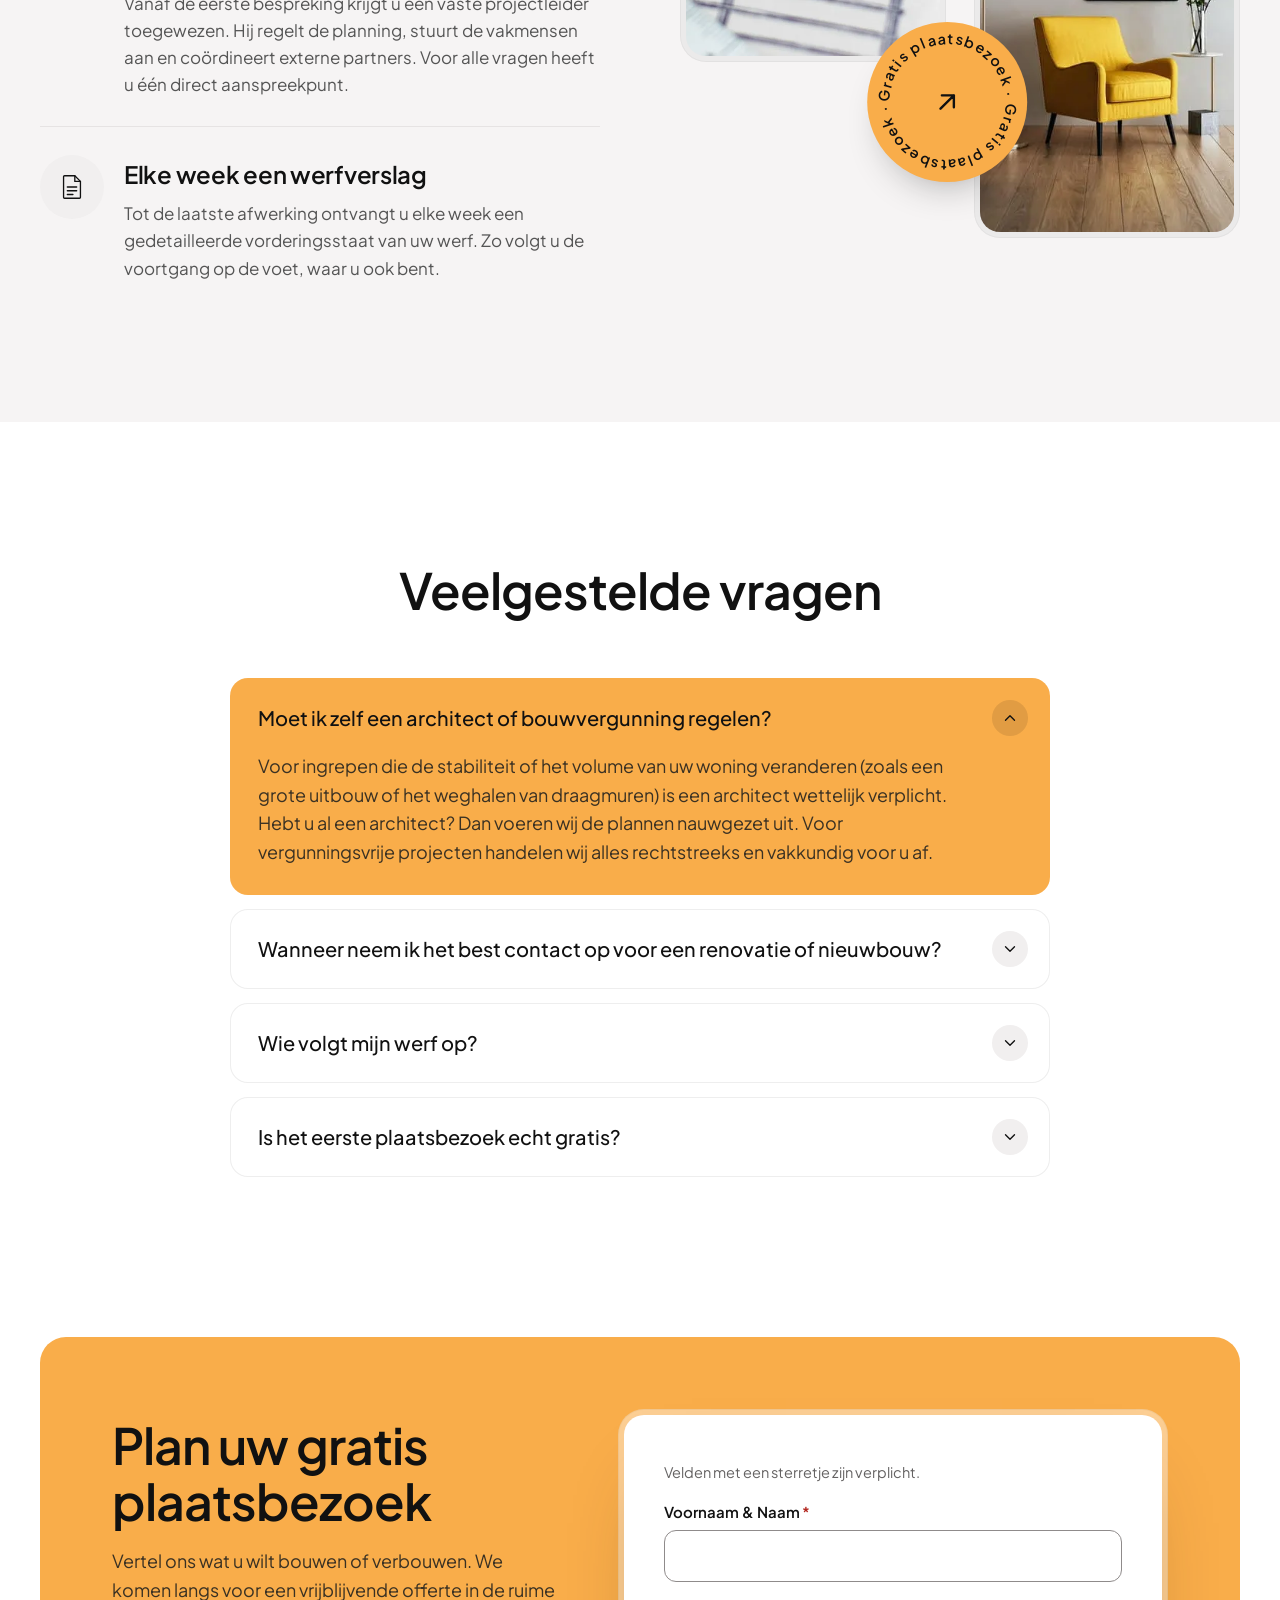
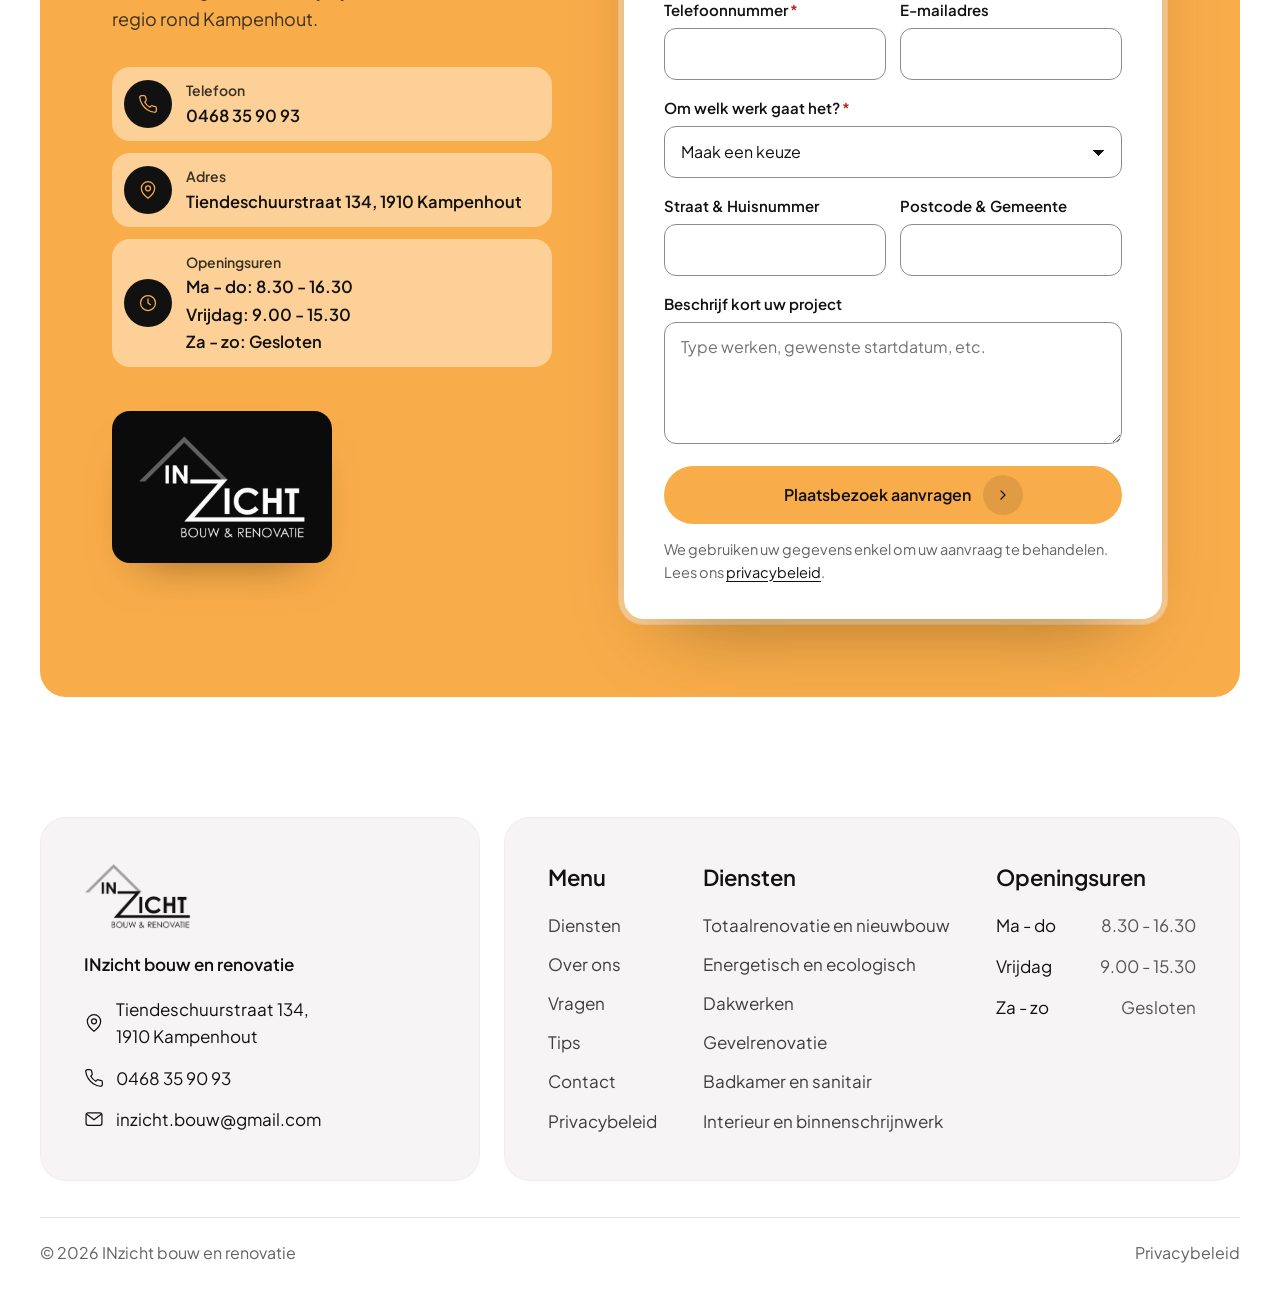
==== commit 0a4ab3fe: "Copy: negatieve en contrastconstructies eruit (geen X wel Y, niet enkel maar ook, van X tot Y, zonde" ====
--- a/index.html
+++ b/index.html
@@ -24,7 +24,7 @@
 <link rel="preload" href="fonts/pjs-latin.woff2" as="font" type="font/woff2" crossorigin>
 <link rel="preload" as="image" href="img/hero-vol.webp" type="image/webp" media="(min-width: 701px)">
 <link rel="preload" as="image" href="img/hero-vol-m.webp" type="image/webp" media="(max-width: 700px)">
-<link rel="stylesheet" href="styles.css?v=muyp4g7i">
+<link rel="stylesheet" href="styles.css?v=muyplu98">
 <script>document.documentElement.className='js';setTimeout(function(){if(!window.__inzicht)document.documentElement.classList.add('reveal-klaar')},1500)</script>
 <script type="application/ld+json">{"@context":"https://schema.org","@type":"GeneralContractor","name":"INzicht bouw en renovatie","url":"https://mohammeddaoudi-hue.github.io/inzicht-bouw/","image":"https://mohammeddaoudi-hue.github.io/inzicht-bouw/img/og.jpg","logo":"https://mohammeddaoudi-hue.github.io/inzicht-bouw/img/logo-ink.png","telephone":"+32468359093","email":"inzicht.bouw@gmail.com","address":{"@type":"PostalAddress","streetAddress":"Tiendeschuurstraat 134","postalCode":"1910","addressLocality":"Kampenhout","addressCountry":"BE"},"openingHoursSpecification":[{"@type":"OpeningHoursSpecification","dayOfWeek":["Monday","Tuesday","Wednesday","Thursday"],"opens":"08:30","closes":"16:30"},{"@type":"OpeningHoursSpecification","dayOfWeek":["Friday"],"opens":"09:00","closes":"15:30"}],"areaServed":"Kampenhout en omgeving"}</script>
 </head>
@@ -129,7 +129,7 @@
     </div>
     <div class="intro__tekst" data-reveal>
       <h2 class="h2" id="intro-kop">Dé totaalaannemer voor hoogwaardige bouwprojecten</h2>
-      <p class="intro__lead">Wij nemen uw renovatie of nieuwbouw volledig aan, met het ontwerp en de coördinatie erbij. Geen stress over overlappende planningen met losse aannemers: wij regelen uw werf van A tot Z, met één vast aanspreekpunt.</p>
+      <p class="intro__lead">Wij nemen uw renovatie of nieuwbouw volledig aan, met het ontwerp en de coördinatie erbij. Voor de hele werf heeft u één vast aanspreekpunt.</p>
 
       <a class="knop knop--rand" href="over-ons/">Lees ons verhaal</a>
     </div>
@@ -160,7 +160,7 @@
             <div class="paneel__kern">
               <p class="paneel__nr">01</p>
               <h3 class="paneel__kop"><a href="diensten/#totaalrenovatie-en-nieuwbouw">Totaalrenovatie en nieuwbouw<svg width="20" height="20" aria-hidden="true" focusable="false"><use href="#i-chev"/></svg></a></h3>
-              <p class="paneel__tekst">Volledige ontzorging. Van grondige totaalrenovatie en stevige uitbreiding tot een complete nieuwbouwwoning.</p>
+              <p class="paneel__tekst">Volledige ontzorging bij een grondige totaalrenovatie, een stevige uitbreiding of een complete nieuwbouwwoning.</p>
             </div>
           </div>
         </div>
@@ -261,7 +261,7 @@
           <span class="punt__ic"><svg width="30" height="30" aria-hidden="true" focusable="false"><use href="#i-plan"/></svg></span>
           <div>
             <h3 class="punt__kop">Een concept binnen uw budget</h3>
-            <p class="punt__tekst">We luisteren eerst naar uw wensen. Daarna werken we een concept uit dat binnen uw budget past. Wat we afspreken, voeren we uit voor die prijs. Geen onaangename verrassingen achteraf.</p>
+            <p class="punt__tekst">We luisteren eerst naar uw wensen. Daarna werken we een concept uit dat binnen uw budget past. Wat we afspreken, voeren we uit voor die prijs.</p>
           </div>
         </li>
         <li class="punt punt--accent">
@@ -275,7 +275,7 @@
           <span class="punt__ic"><svg width="30" height="30" aria-hidden="true" focusable="false"><use href="#i-verslag"/></svg></span>
           <div>
             <h3 class="punt__kop">Elke week een werfverslag</h3>
-            <p class="punt__tekst">Tot de laatste afwerking ontvangt u elke week een gedetailleerde vorderingsstaat van uw werf. Zo volgt u de voortgang op de voet, zonder dat u zelf dagelijks aanwezig hoeft te zijn.</p>
+            <p class="punt__tekst">Tot de laatste afwerking ontvangt u elke week een gedetailleerde vorderingsstaat van uw werf. Zo volgt u de voortgang op de voet, waar u ook bent.</p>
           </div>
         </li>
       </ul>
@@ -314,7 +314,7 @@
     <div class="acc" data-acc>
       <div class="acc__item is-open">
         <h3><button class="acc__vraag" type="button" aria-expanded="true" aria-controls="hv-a0" id="hv-v0">Moet ik zelf een architect of bouwvergunning regelen?<span class="acc__ic"><svg width="18" height="18" aria-hidden="true" focusable="false"><use href="#i-down"/></svg></span></button></h3>
-        <div class="acc__antw" id="hv-a0" role="region" aria-labelledby="hv-v0"><p>Voor ingrepen die de stabiliteit of het volume van uw woning veranderen (zoals een grote uitbouw of het weghalen van draagmuren) is een architect wettelijk verplicht. Hebt u al een architect? Dan voeren wij de plannen nauwgezet uit. Voor projecten zonder vergunningsplicht handelen wij alles rechtstreeks en vakkundig voor u af.</p></div>
+        <div class="acc__antw" id="hv-a0" role="region" aria-labelledby="hv-v0"><p>Voor ingrepen die de stabiliteit of het volume van uw woning veranderen (zoals een grote uitbouw of het weghalen van draagmuren) is een architect wettelijk verplicht. Hebt u al een architect? Dan voeren wij de plannen nauwgezet uit. Voor vergunningsvrije projecten handelen wij alles rechtstreeks en vakkundig voor u af.</p></div>
       </div>
       <div class="acc__item">
         <h3><button class="acc__vraag" type="button" aria-expanded="false" aria-controls="hv-a1" id="hv-v1">Wanneer neem ik het best contact op voor een renovatie of nieuwbouw?<span class="acc__ic"><svg width="18" height="18" aria-hidden="true" focusable="false"><use href="#i-down"/></svg></span></button></h3>
@@ -322,7 +322,7 @@
       </div>
       <div class="acc__item">
         <h3><button class="acc__vraag" type="button" aria-expanded="false" aria-controls="hv-a2" id="hv-v2">Wie volgt mijn werf op?<span class="acc__ic"><svg width="18" height="18" aria-hidden="true" focusable="false"><use href="#i-down"/></svg></span></button></h3>
-        <div class="acc__antw" id="hv-a2" role="region" aria-labelledby="hv-v2" hidden><p>Uw project wordt van start tot finish geleid door één vaste projectleider. Hij is eindverantwoordelijk voor de bestellingen, de aansturing van onze vakmensen, de strenge kwaliteitscontroles en uw wekelijkse verslag.</p></div>
+        <div class="acc__antw" id="hv-a2" role="region" aria-labelledby="hv-v2" hidden><p>Eén vaste projectleider leidt uw volledige project. Hij is eindverantwoordelijk voor de bestellingen, de aansturing van onze vakmensen, de strenge kwaliteitscontroles en uw wekelijkse verslag.</p></div>
       </div>
       <div class="acc__item">
         <h3><button class="acc__vraag" type="button" aria-expanded="false" aria-controls="hv-a3" id="hv-v3">Is het eerste plaatsbezoek echt gratis?<span class="acc__ic"><svg width="18" height="18" aria-hidden="true" focusable="false"><use href="#i-down"/></svg></span></button></h3>
@@ -469,6 +469,6 @@
   </div>
   <a class="fab" href="tel:+32468359093" aria-label="Bel 0468 35 90 93"><svg width="24" height="24" aria-hidden="true" focusable="false"><use href="#i-phone"/></svg></a>
 </footer>
-<script src="site.js?v=muyp4g7i" defer></script>
+<script src="site.js?v=muyplu98" defer></script>
 </body>
 </html>
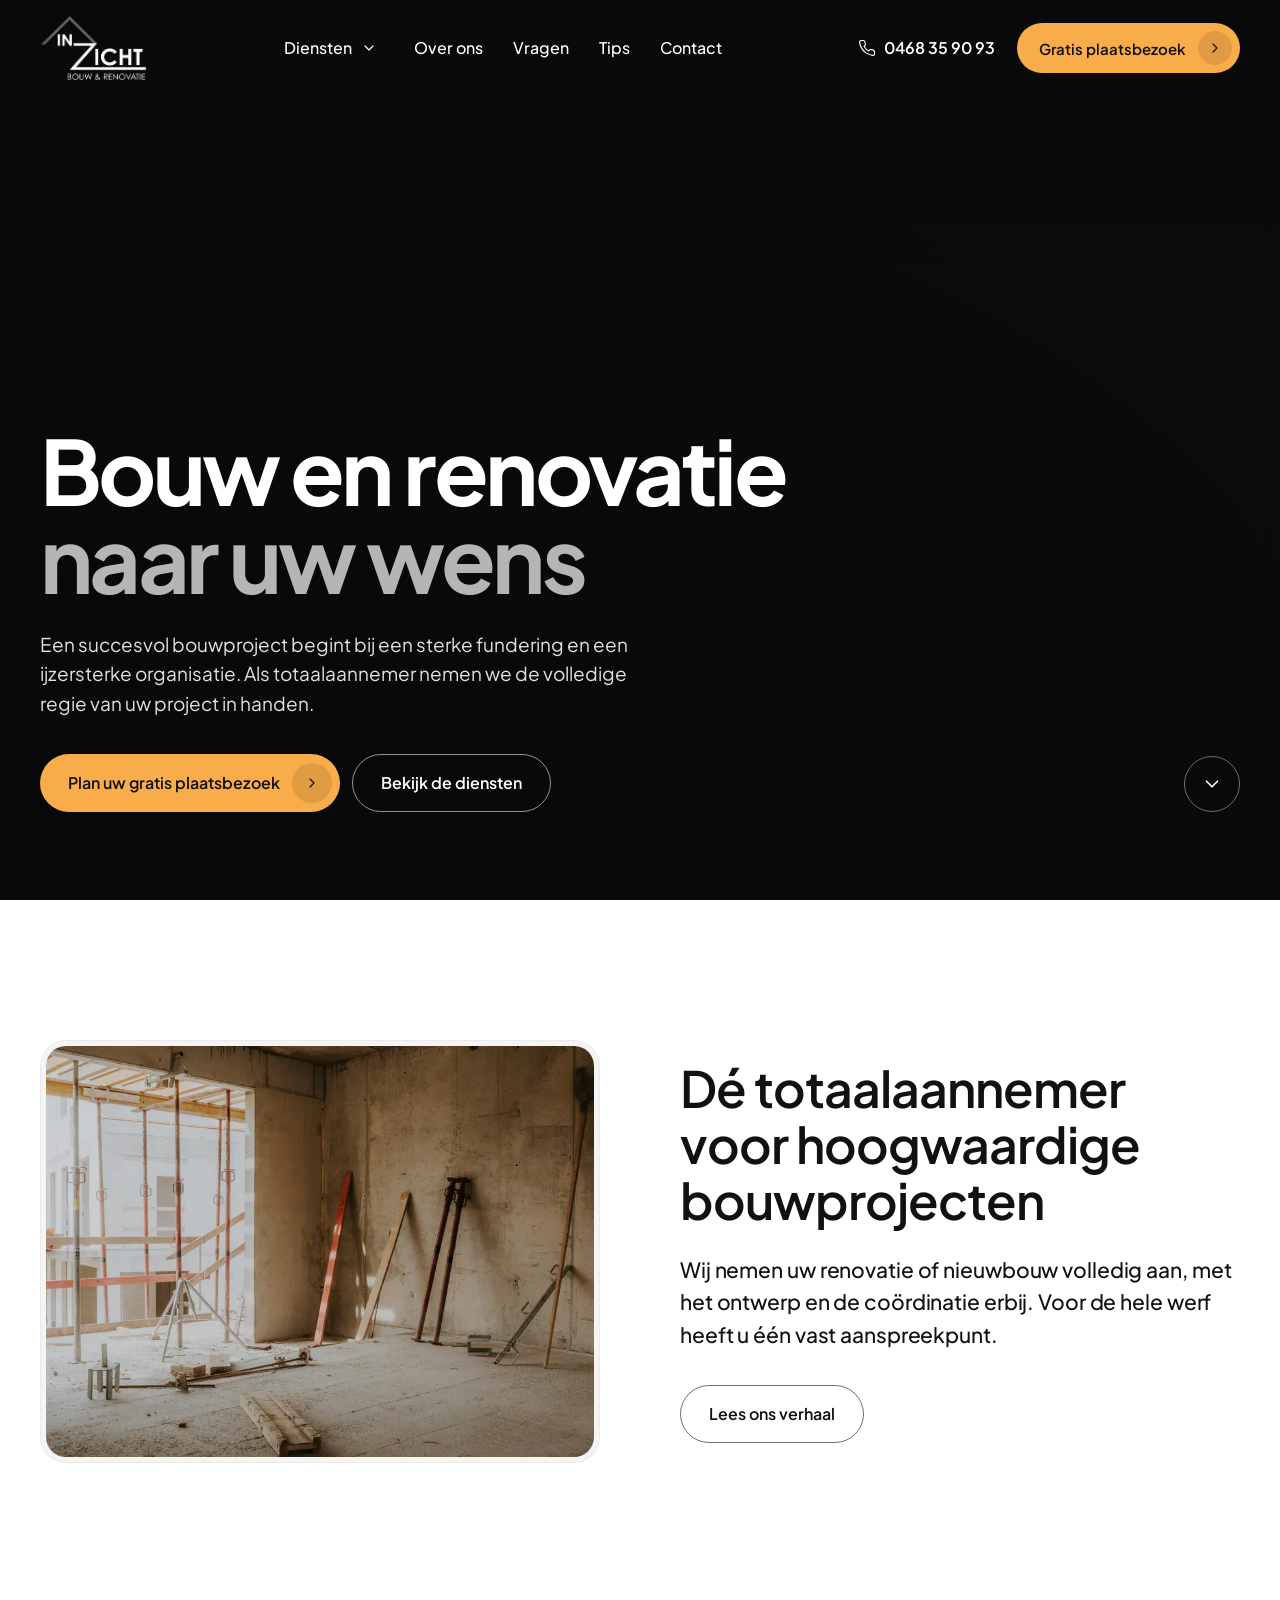
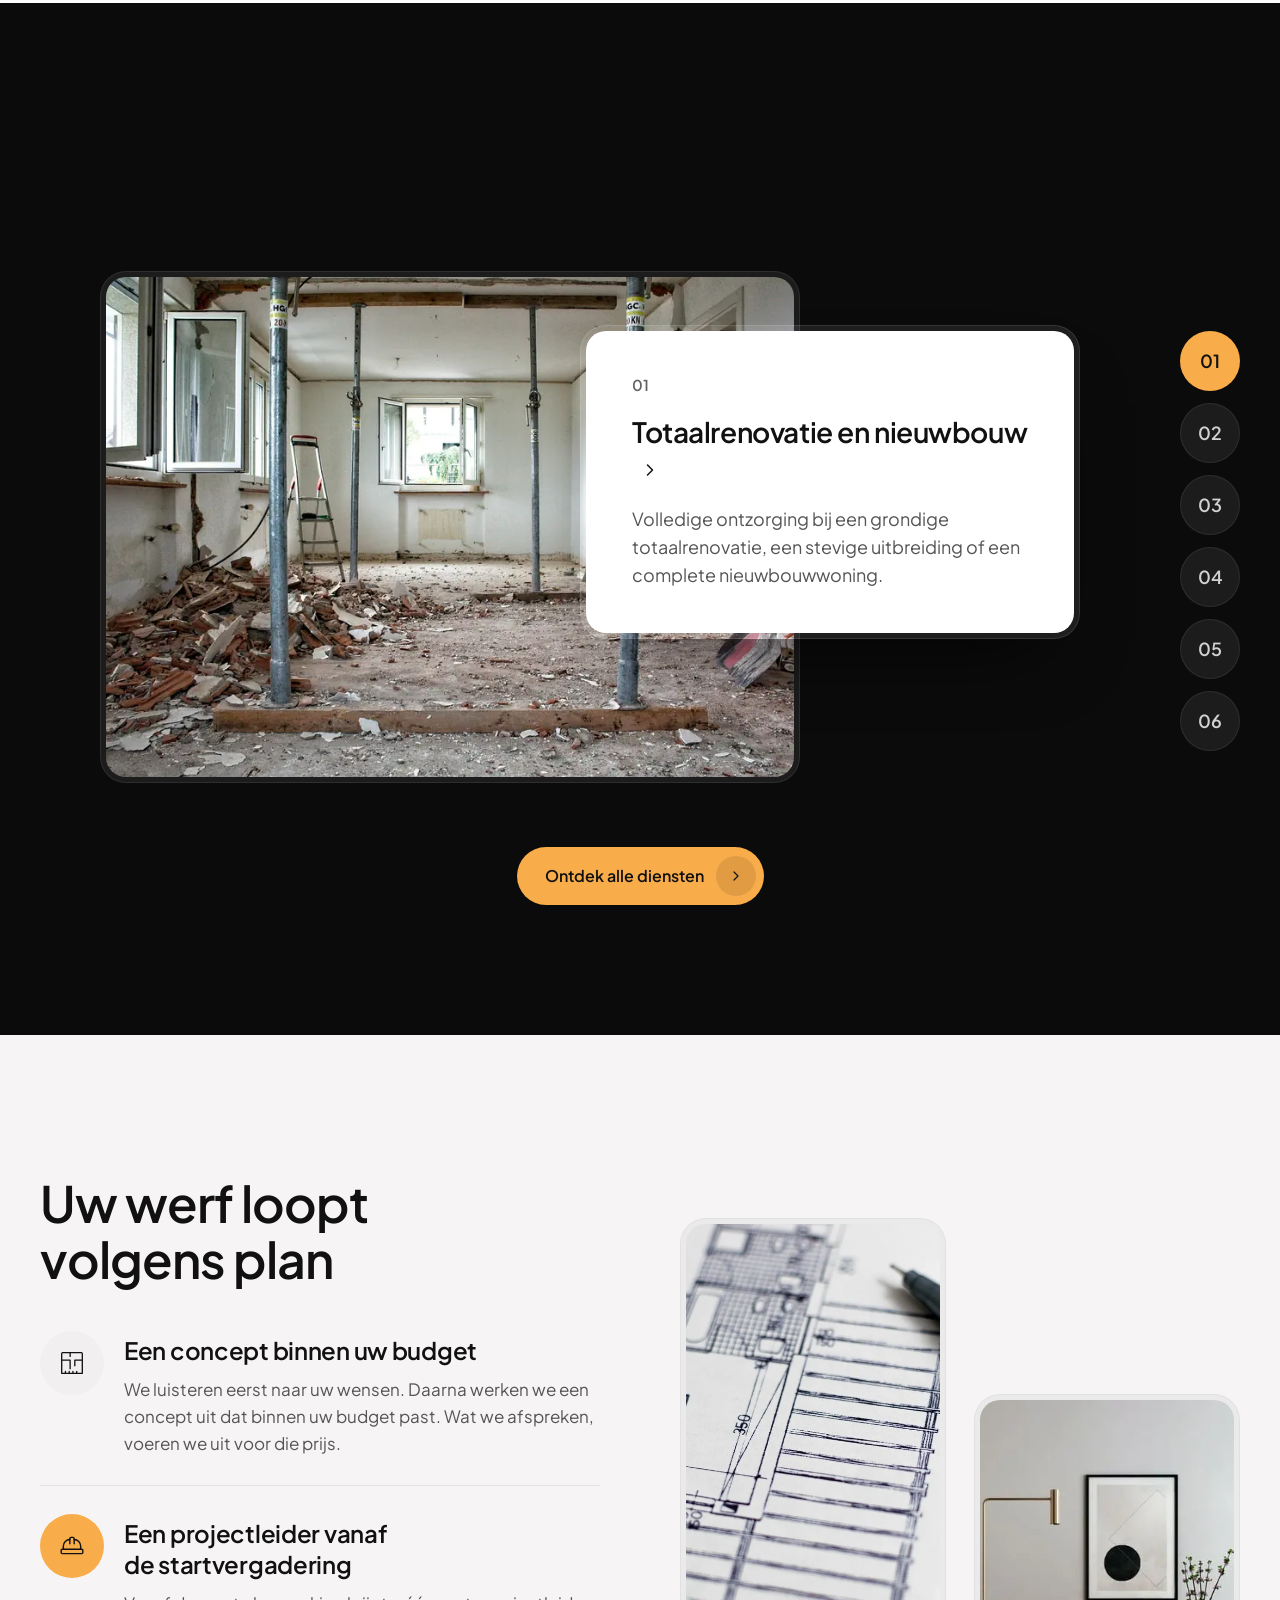
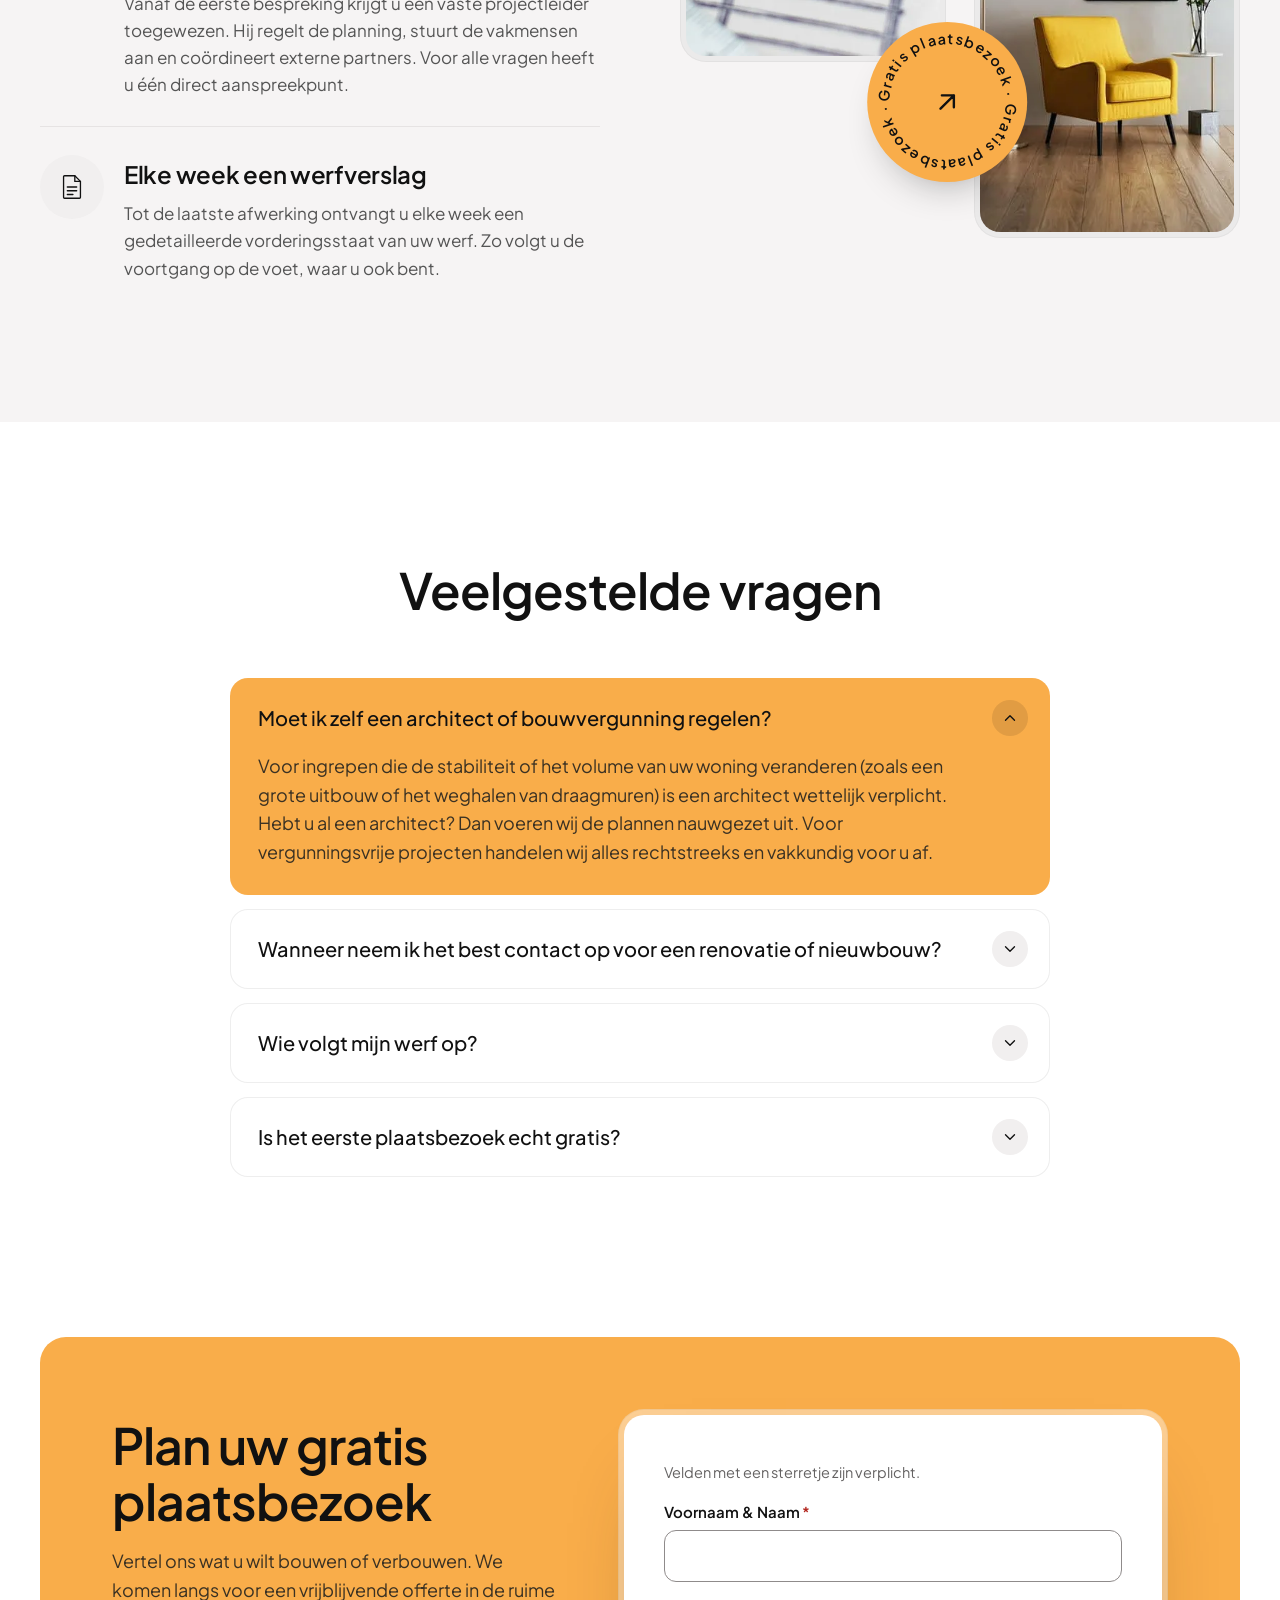
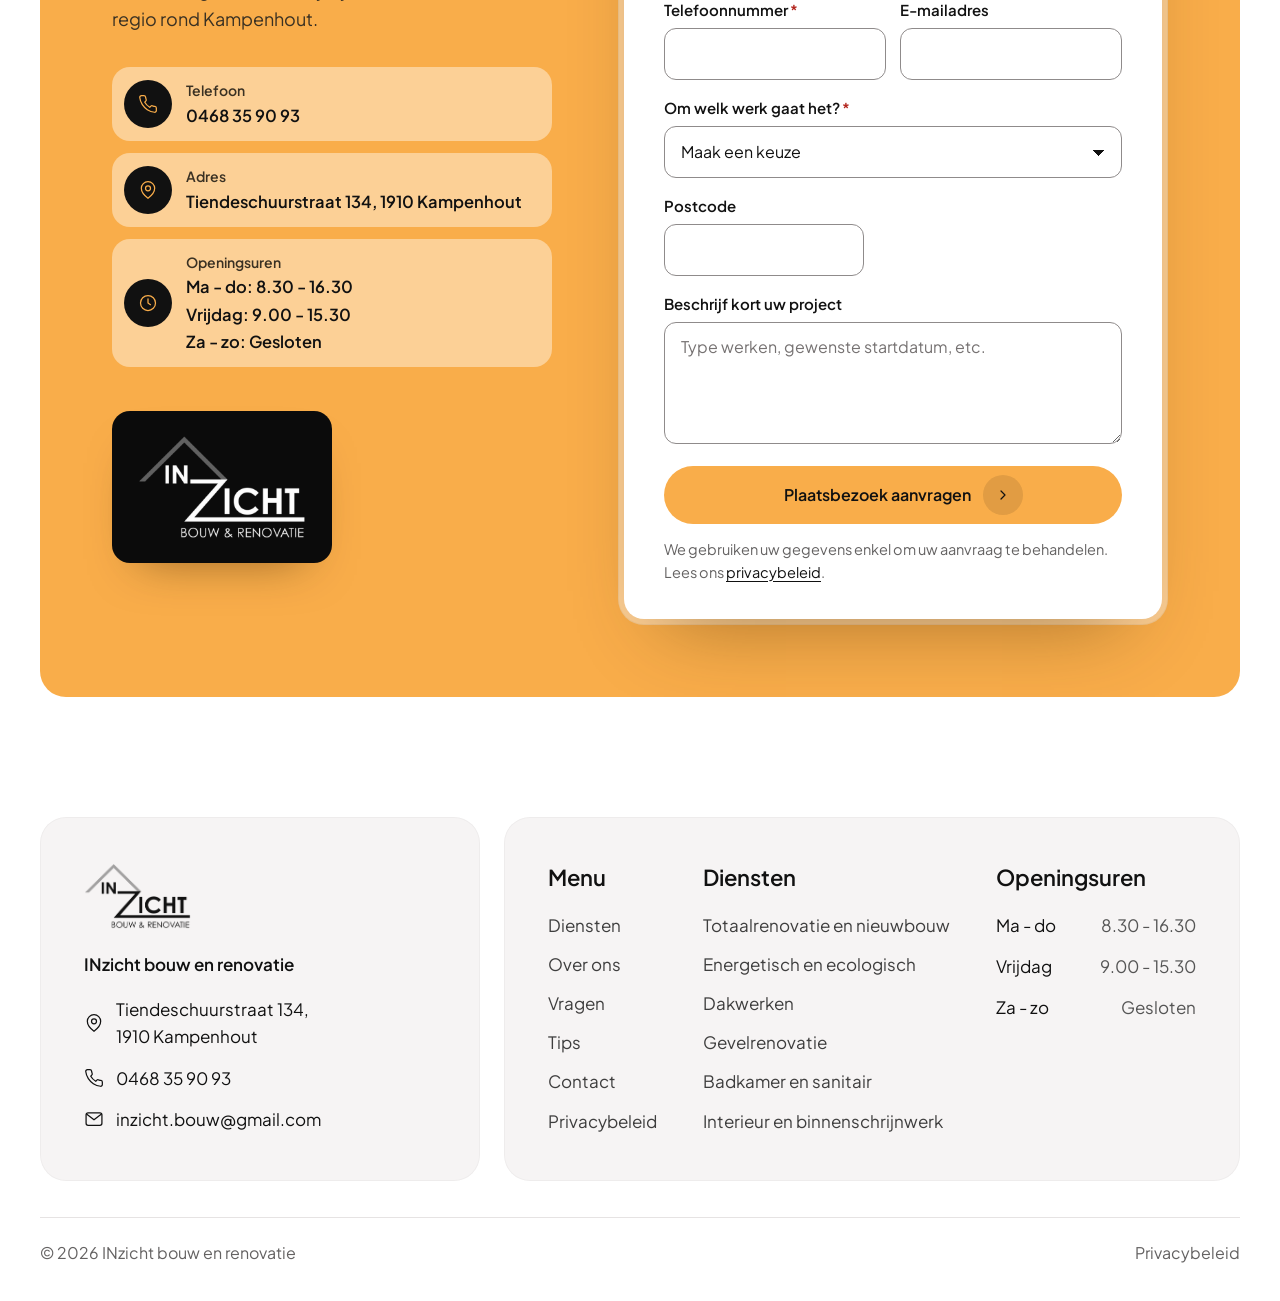
==== commit 02bbc175: "Overal positief verwoord; knop "Ontdek alle diensten"; plaatsbezoekformulier zonder straat, met post" ====
--- a/index.html
+++ b/index.html
@@ -24,7 +24,7 @@
 <link rel="preload" href="fonts/pjs-latin.woff2" as="font" type="font/woff2" crossorigin>
 <link rel="preload" as="image" href="img/hero-vol.webp" type="image/webp" media="(min-width: 701px)">
 <link rel="preload" as="image" href="img/hero-vol-m.webp" type="image/webp" media="(max-width: 700px)">
-<link rel="stylesheet" href="styles.css?v=muyplu98">
+<link rel="stylesheet" href="styles.css?v=muyputfl">
 <script>document.documentElement.className='js';setTimeout(function(){if(!window.__inzicht)document.documentElement.classList.add('reveal-klaar')},1500)</script>
 <script type="application/ld+json">{"@context":"https://schema.org","@type":"GeneralContractor","name":"INzicht bouw en renovatie","url":"https://mohammeddaoudi-hue.github.io/inzicht-bouw/","image":"https://mohammeddaoudi-hue.github.io/inzicht-bouw/img/og.jpg","logo":"https://mohammeddaoudi-hue.github.io/inzicht-bouw/img/logo-ink.png","telephone":"+32468359093","email":"inzicht.bouw@gmail.com","address":{"@type":"PostalAddress","streetAddress":"Tiendeschuurstraat 134","postalCode":"1910","addressLocality":"Kampenhout","addressCountry":"BE"},"openingHoursSpecification":[{"@type":"OpeningHoursSpecification","dayOfWeek":["Monday","Tuesday","Wednesday","Thursday"],"opens":"08:30","closes":"16:30"},{"@type":"OpeningHoursSpecification","dayOfWeek":["Friday"],"opens":"09:00","closes":"15:30"}],"areaServed":"Kampenhout en omgeving"}</script>
 </head>
@@ -247,7 +247,7 @@
       </div>
     </div>
     <div class="diensten__meer" data-reveal>
-      <a class="knop knop--accent" href="diensten/">Ontdek alle diensten in detail<span class="knop__ic"><svg width="16" height="16" aria-hidden="true" focusable="false"><use href="#i-chev"/></svg></span></a>
+      <a class="knop knop--accent" href="diensten/">Ontdek alle diensten<span class="knop__ic"><svg width="16" height="16" aria-hidden="true" focusable="false"><use href="#i-chev"/></svg></span></a>
     </div>
   </div>
 </section>
@@ -375,21 +375,14 @@
             <label for="aanvraag-onder-werk">Om welk werk gaat het?<span class="ster" aria-hidden="true">*</span></label>
             <select id="aanvraag-onder-werk" name="werk" aria-required="true" aria-describedby="aanvraag-onder-werk-fout">
               <option value="">Maak een keuze</option>
-              <option>Totaalrenovatie en nieuwbouw</option><option>Energetisch en ecologisch</option><option>Dakwerken</option><option>Gevelrenovatie</option><option>Badkamer en sanitair</option><option>Interieur en binnenschrijnwerk</option><option>Combinatie of weet ik nog niet</option>
+              <option>Totaalrenovatie en nieuwbouw</option><option>Energetisch en ecologisch</option><option>Dakwerken</option><option>Gevelrenovatie</option><option>Badkamer en sanitair</option><option>Interieur en binnenschrijnwerk</option><option>Combinatie of nog te bepalen</option>
             </select>
             <p class="veld__fout" id="aanvraag-onder-werk-fout" hidden></p>
           </div>
-          <div class="veld-rij">
-            <div class="veld">
-            <label for="aanvraag-onder-straat">Straat &amp; Huisnummer</label>
-            <input id="aanvraag-onder-straat" name="straat" type="text" autocomplete="address-line1" aria-describedby="aanvraag-onder-straat-fout">
-            <p class="veld__fout" id="aanvraag-onder-straat-fout" hidden></p>
-          </div>
-            <div class="veld">
-            <label for="aanvraag-onder-gemeente">Postcode &amp; Gemeente</label>
-            <input id="aanvraag-onder-gemeente" name="gemeente" type="text" autocomplete="address-level2" aria-describedby="aanvraag-onder-gemeente-fout">
-            <p class="veld__fout" id="aanvraag-onder-gemeente-fout" hidden></p>
-          </div>
+          <div class="veld">
+            <label for="aanvraag-onder-postcode">Postcode</label>
+            <input id="aanvraag-onder-postcode" name="postcode" type="text" autocomplete="postal-code" inputmode="numeric" maxlength="4" data-label="Postcode" aria-describedby="aanvraag-onder-postcode-fout">
+            <p class="veld__fout" id="aanvraag-onder-postcode-fout" hidden></p>
           </div>
           <div class="veld">
             <label for="aanvraag-onder-project">Beschrijf kort uw project</label>
@@ -403,7 +396,7 @@
           <span class="aanvraag__vink" aria-hidden="true"><svg width="26" height="26" aria-hidden="true" focusable="false"><use href="#i-vink"/></svg></span>
           <h2 class="aanvraag__kop" data-klaar-kop>Uw e-mail staat klaar</h2>
           <p class="aanvraag__sub" role="status" data-klaar-tekst>Uw e-mailprogramma opent met uw aanvraag. Verstuur die e-mail om uw aanvraag af te ronden.</p>
-          <p class="aanvraag__uitweg">Opent er niets? Bel <a href="tel:+32468359093">0468 35 90 93</a> of mail naar <a href="mailto:inzicht.bouw@gmail.com">inzicht.bouw@gmail.com</a>.</p>
+          <p class="aanvraag__uitweg">Rechtstreeks contact kan altijd: <a href="tel:+32468359093">0468 35 90 93</a> of <a href="mailto:inzicht.bouw@gmail.com">inzicht.bouw@gmail.com</a>.</p>
           <div class="aanvraag__acties">
             <button class="knop knop--rand" type="button" data-kopieer>Kopieer uw aanvraag</button>
             <button class="knop knop--rand" type="button" data-terug>Terug naar uw aanvraag</button>
@@ -469,6 +462,6 @@
   </div>
   <a class="fab" href="tel:+32468359093" aria-label="Bel 0468 35 90 93"><svg width="24" height="24" aria-hidden="true" focusable="false"><use href="#i-phone"/></svg></a>
 </footer>
-<script src="site.js?v=muyplu98" defer></script>
+<script src="site.js?v=muyputfl" defer></script>
 </body>
 </html>
--- a/styles.css
+++ b/styles.css
@@ -537,6 +537,7 @@
   background-size: 6px 6px, 6px 6px; background-repeat: no-repeat;
 }
 .veld textarea { resize: vertical; min-height: 120px; line-height: 1.5; }
+.veld input[name="postcode"] { max-width: 200px; }
 .veld__optioneel { font-weight: 400; color: var(--mute); }
 /* upload: het systeemveld, met een knop in de stijl van de site */
 .veld input[type="file"] { padding: 9px 12px; min-height: 52px; cursor: pointer; font-size: 15px; color: var(--body); }
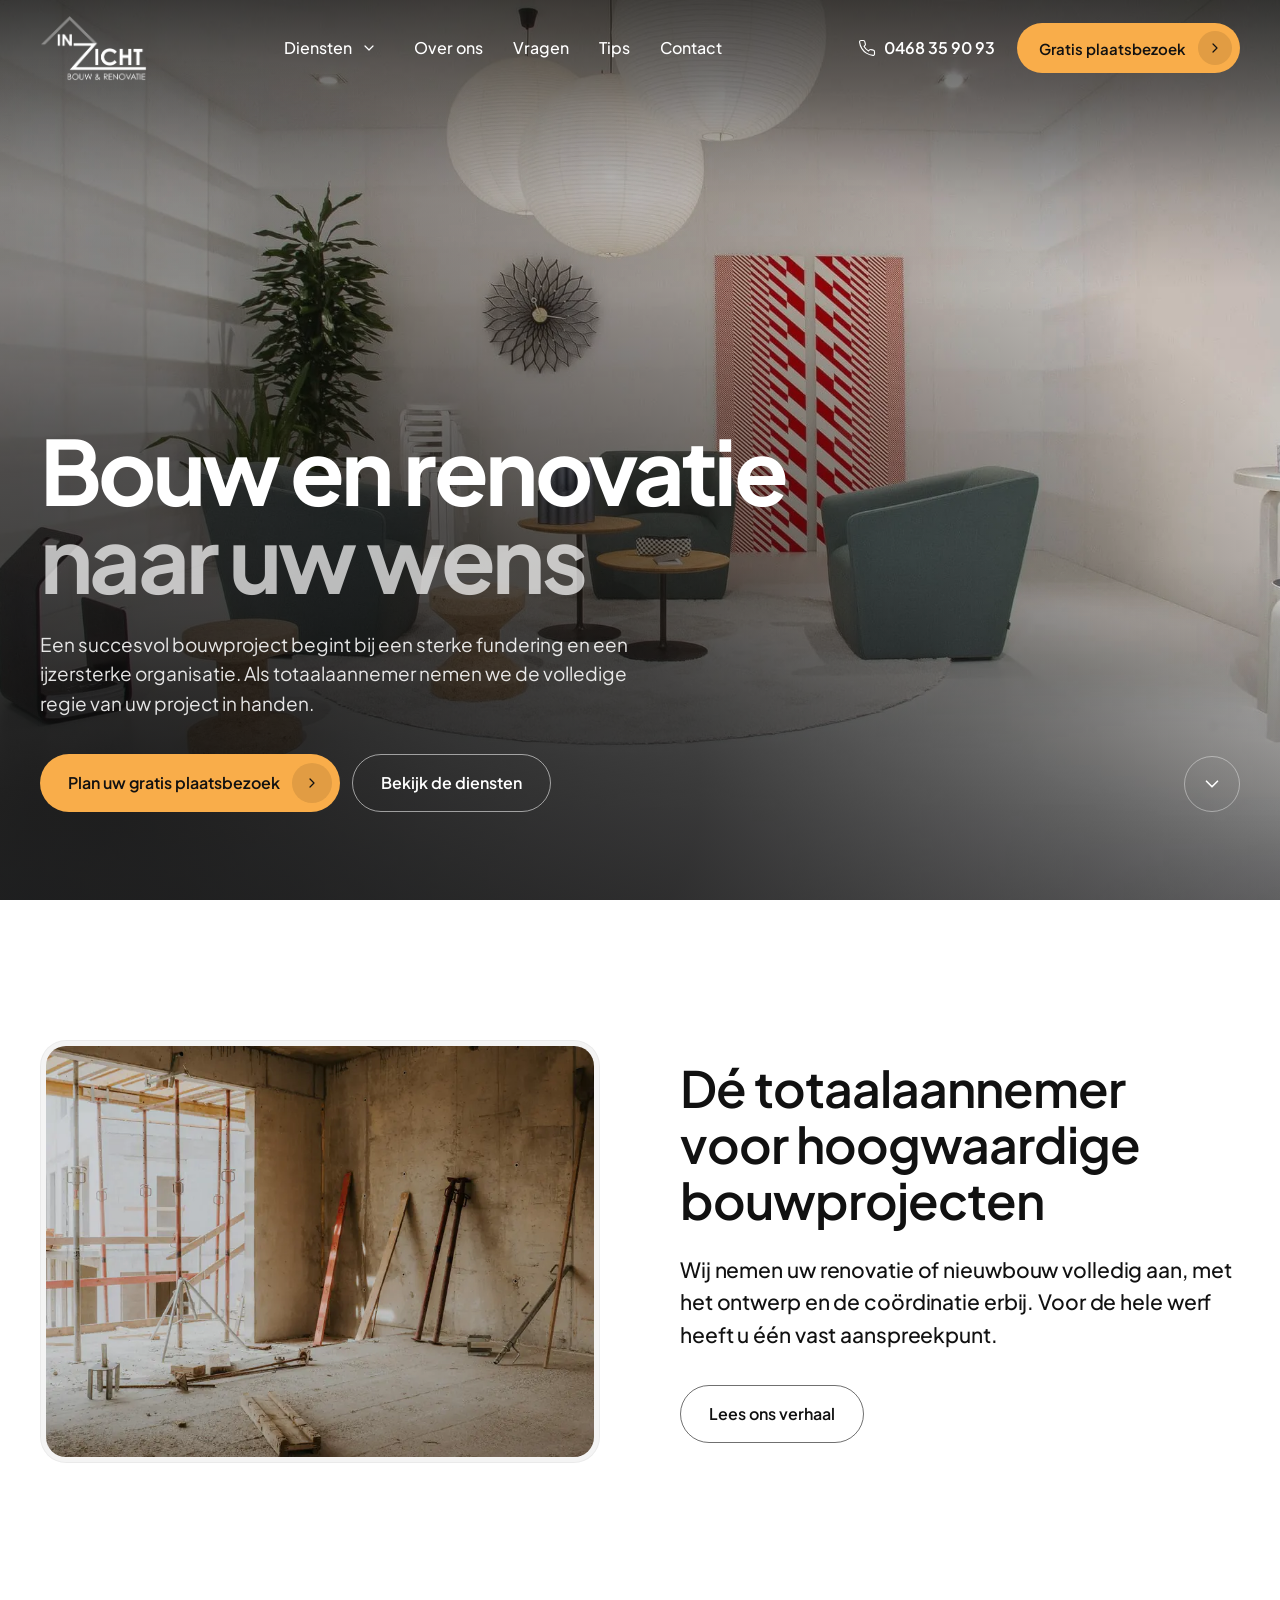
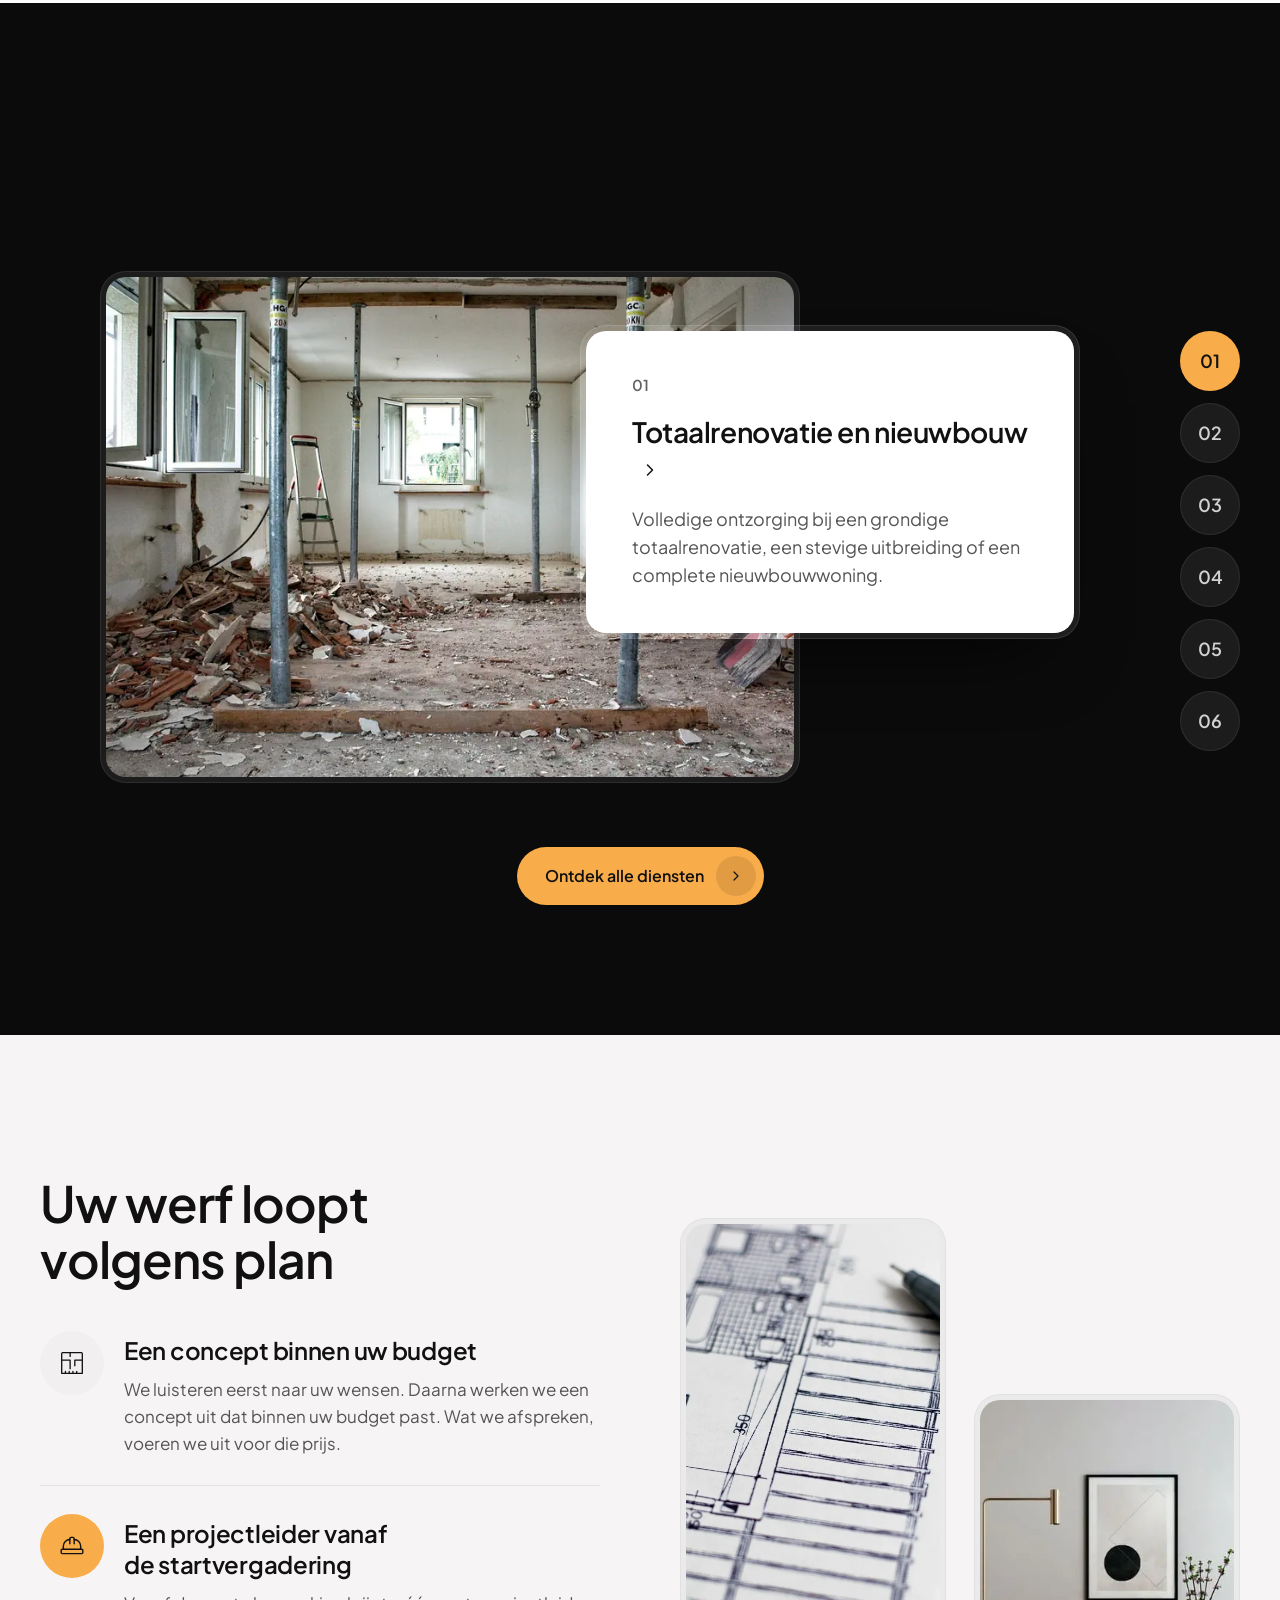
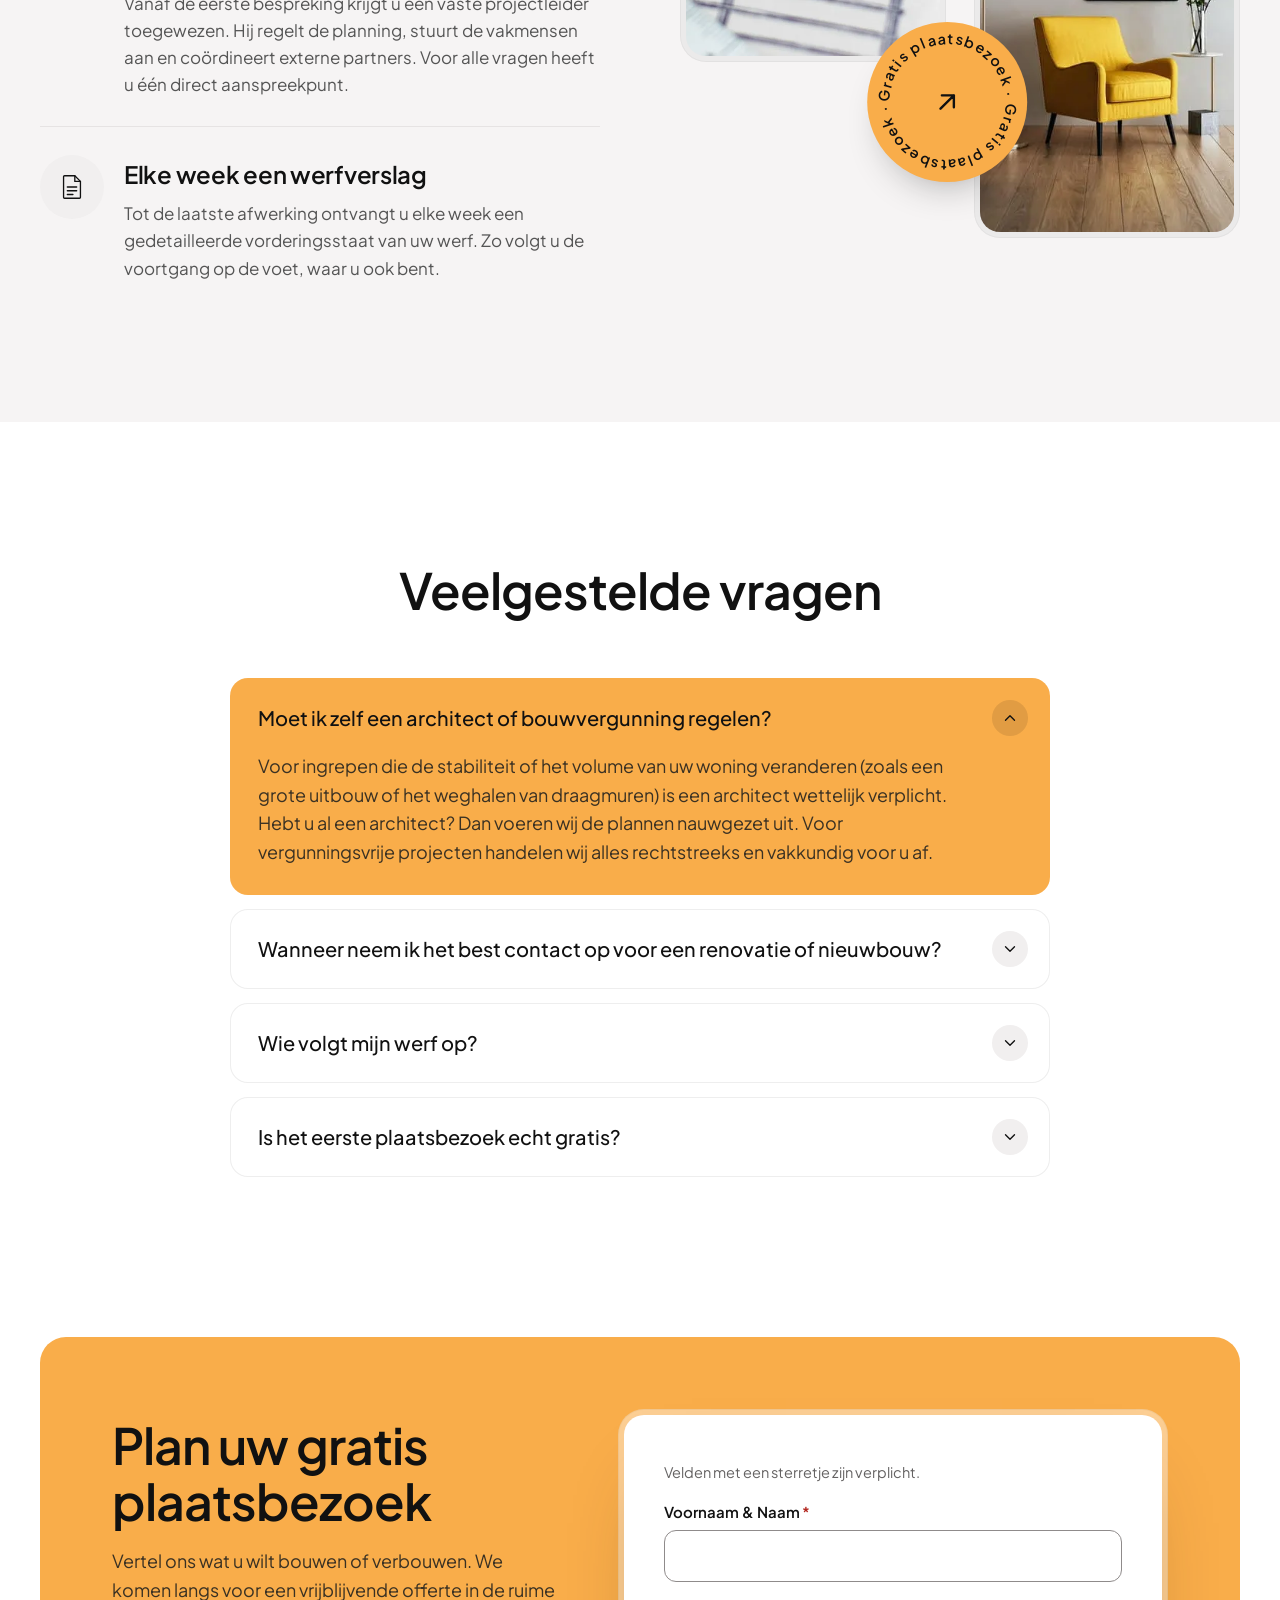
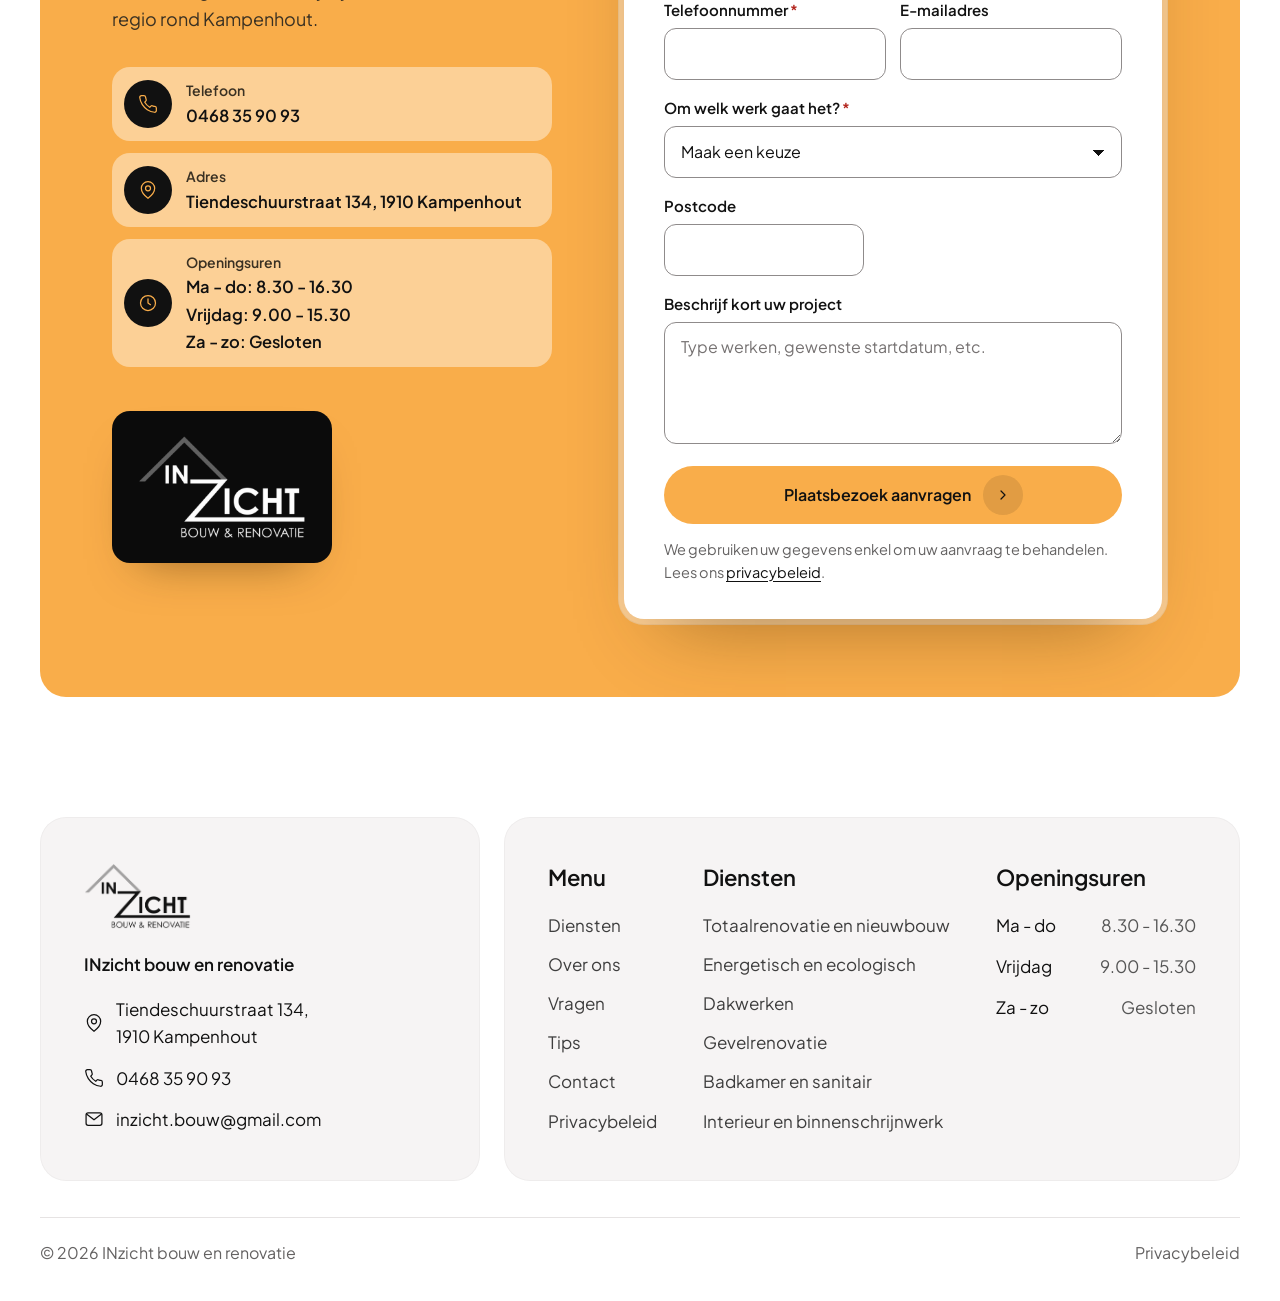
==== commit 83026751: "Over ons en Diensten: brede fotokop in de beeldtaal van de home i.p.v. de gesplitste abgroep-kop; co" ====
--- a/index.html
+++ b/index.html
@@ -24,7 +24,7 @@
 <link rel="preload" href="fonts/pjs-latin.woff2" as="font" type="font/woff2" crossorigin>
 <link rel="preload" as="image" href="img/hero-vol.webp" type="image/webp" media="(min-width: 701px)">
 <link rel="preload" as="image" href="img/hero-vol-m.webp" type="image/webp" media="(max-width: 700px)">
-<link rel="stylesheet" href="styles.css?v=muyputfl">
+<link rel="stylesheet" href="styles.css?v=muyq9aop">
 <script>document.documentElement.className='js';setTimeout(function(){if(!window.__inzicht)document.documentElement.classList.add('reveal-klaar')},1500)</script>
 <script type="application/ld+json">{"@context":"https://schema.org","@type":"GeneralContractor","name":"INzicht bouw en renovatie","url":"https://mohammeddaoudi-hue.github.io/inzicht-bouw/","image":"https://mohammeddaoudi-hue.github.io/inzicht-bouw/img/og.jpg","logo":"https://mohammeddaoudi-hue.github.io/inzicht-bouw/img/logo-ink.png","telephone":"+32468359093","email":"inzicht.bouw@gmail.com","address":{"@type":"PostalAddress","streetAddress":"Tiendeschuurstraat 134","postalCode":"1910","addressLocality":"Kampenhout","addressCountry":"BE"},"openingHoursSpecification":[{"@type":"OpeningHoursSpecification","dayOfWeek":["Monday","Tuesday","Wednesday","Thursday"],"opens":"08:30","closes":"16:30"},{"@type":"OpeningHoursSpecification","dayOfWeek":["Friday"],"opens":"09:00","closes":"15:30"}],"areaServed":"Kampenhout en omgeving"}</script>
 </head>
@@ -462,6 +462,6 @@
   </div>
   <a class="fab" href="tel:+32468359093" aria-label="Bel 0468 35 90 93"><svg width="24" height="24" aria-hidden="true" focusable="false"><use href="#i-phone"/></svg></a>
 </footer>
-<script src="site.js?v=muyputfl" defer></script>
+<script src="site.js?v=muyq9aop" defer></script>
 </body>
 </html>
--- a/styles.css
+++ b/styles.css
@@ -72,7 +72,7 @@
 ul, ol { padding: 0; list-style: none; }
 [id] { scroll-margin-top: calc(var(--nav-h) + 16px); }
 :focus-visible { outline: 2px solid var(--ink); outline-offset: 4px; border-radius: 6px; }
-.diensten :focus-visible, .hero :focus-visible, .mob :focus-visible, .contact__gegevens :focus-visible, .is-home .nav:not(.is-gescrold) :focus-visible { outline-color: var(--accent); }
+.diensten :focus-visible, .hero :focus-visible, .banner :focus-visible, .mob :focus-visible, .contact__gegevens :focus-visible, .is-home .nav:not(.is-gescrold) :focus-visible { outline-color: var(--accent); }
 /* witte vlakken binnen die zones krijgen weer een donkere ring: geel op wit haalt geen 3:1 */
 .diensten .paneel__kern :focus-visible, .is-home .nav .drop__menu :focus-visible, .is-home.menu-open .nav :focus-visible { outline-color: var(--ink); }
 .nw { white-space: nowrap; }
@@ -280,16 +280,27 @@
 .hero__verder:hover { background: var(--wit); color: var(--ink); border-color: var(--wit); }
 
 /* ══ SUBPAGINA: split-hero (tekst links, foto rechts) ══ */
-.phero { display: grid; grid-template-columns: minmax(0, 1fr) minmax(0, 1fr); min-height: 640px; background: var(--zacht); container-type: inline-size; }
-/* tekst op dezelfde lijn als logo en inhoud: (breedte - 1200) / 2; 100cqw telt de schuifbalk niet mee */
-.phero__tekst { display: flex; align-items: center; padding: calc(var(--nav-h) + 56px) 64px 72px max(var(--goot), calc((100vw - var(--wrap)) / 2)); padding-left: max(var(--goot), calc((100cqw - var(--wrap)) / 2)); }
-.phero__in { max-width: 560px; }
-.phero__kop { margin-top: 18px; font-size: clamp(42px, 4.6vw, 64px); line-height: 1.04; font-weight: 700; letter-spacing: -0.035em; color: var(--ink); text-wrap: balance; }
-.phero__kop .dim { display: block; }
-.phero__lede { margin-top: 22px; font-size: 18px; line-height: 1.6; max-width: 520px; }
-.phero__knoppen { display: flex; flex-wrap: wrap; gap: 12px; margin-top: 32px; }
-.phero__beeld { position: relative; min-height: 100%; }
-.phero__beeld picture, .phero__beeld img { position: absolute; inset: 0; width: 100%; height: 100%; object-fit: cover; }
+.banner { position: relative; display: flex; align-items: flex-end; min-height: clamp(560px, 74vh, 720px); margin-top: var(--nav-h); background: var(--donker); color: var(--wit); overflow: hidden; }
+.banner__foto { position: absolute; inset: 0; }
+.banner__foto img { width: 100%; height: 100%; object-fit: cover; object-position: center 60%; }
+/* donker waar de tekst staat (linksonder), de rest van de foto blijft licht */
+.banner__laag {
+  position: absolute; inset: 0;
+  background:
+    linear-gradient(90deg, rgba(8, 8, 8, 0.86) 0%, rgba(8, 8, 8, 0.8) 40%, rgba(8, 8, 8, 0.5) 62%, rgba(8, 8, 8, 0) 82%),
+    linear-gradient(180deg, rgba(8, 8, 8, 0.25) 0%, rgba(8, 8, 8, 0) 40%, rgba(8, 8, 8, 0.35) 100%);
+}
+.banner__in { position: relative; width: 100%; padding-top: 72px; padding-bottom: 72px; }
+.banner__tekst { max-width: min(820px, 58vw); }
+.banner .kruimel ol { color: rgba(255, 255, 255, 0.8); }
+.banner .kruimel li + li::before { color: rgba(255, 255, 255, 0.72); }
+.banner .kruimel a { color: rgba(255, 255, 255, 0.9); }
+.banner .kruimel a:hover { color: var(--wit); }
+.banner .kruimel [aria-current="page"] { color: var(--wit); }
+.banner__kop { margin-top: 16px; font-size: clamp(44px, 5vw, 72px); line-height: 1.02; font-weight: 700; letter-spacing: -0.035em; color: var(--wit); text-wrap: balance; }
+.banner__kop .dim { display: block; color: rgba(255, 255, 255, 0.74); }
+.banner__lede { margin-top: 22px; max-width: 620px; font-size: 19px; line-height: 1.55; color: rgba(255, 255, 255, 0.9); }
+.banner__knoppen { display: flex; flex-wrap: wrap; gap: 12px; margin-top: 32px; }
 
 /* compacte kop zonder foto */
 .kopband { background: var(--zacht); padding: calc(var(--nav-h) + 64px) 0 76px; }
@@ -714,7 +725,7 @@
 }
 /* één belknop per schermformaat: vanaf 1001 px het nummer in de balk, daaronder de ronde knop */
 @media (min-width: 1001px) {
-  .phero__knoppen a[href^="tel:"], .contact__bel { display: none; }
+  .banner__knoppen a[href^="tel:"], .contact__bel { display: none; }
 }
 
 @media (hover: none) {
@@ -741,10 +752,13 @@
   .hero__knoppen { margin-top: 26px; width: 100%; }
   .hero__verder { display: none; }
 
-  .phero { grid-template-columns: minmax(0, 1fr); min-height: 0; }
-  .phero__tekst { padding: calc(var(--nav-h) + 34px) var(--goot) 40px; }
-  .phero__in { max-width: none; }
-  .phero__beeld { aspect-ratio: 4 / 3; min-height: 0; }
+  .banner { min-height: calc(92svh - var(--nav-h)); }
+  .banner__in { padding-top: 48px; padding-bottom: 40px; }
+  .banner__kop { font-size: clamp(36px, 9.6vw, 56px); }
+  .banner__lede { margin-top: 18px; font-size: 17px; }
+  .banner__foto img { object-position: center 40%; }
+  .banner__tekst { max-width: none; }
+  .banner__laag { background: linear-gradient(180deg, rgba(8, 8, 8, 0.58) 0%, rgba(8, 8, 8, 0.68) 30%, rgba(8, 8, 8, 0.8) 60%, rgba(8, 8, 8, 0.94) 100%); }
   .kopband { padding: calc(var(--nav-h) + 40px) 0 52px; }
   .kopband__in { text-align: left; align-items: flex-start; }
   .kopband__knoppen { justify-content: flex-start; }
@@ -869,14 +883,14 @@
 }
 
 @media (max-width: 560px) {
-  .hero__knoppen .knop, .phero__knoppen .knop, .kopband__knoppen .knop, .rij .knop, .intro .knop, .diensten__meer .knop { width: 100%; }
+  .hero__knoppen .knop, .banner__knoppen .knop, .kopband__knoppen .knop, .rij .knop, .intro .knop, .diensten__meer .knop { width: 100%; }
   .veld-rij { grid-template-columns: minmax(0, 1fr); gap: 0; }
 }
 
 /* lange woorden in koppen breken af in plaats van uit het scherm te lopen (320 px, 400 % zoom) */
-.hero__kop, .phero__kop, .kopband__kop, .artikel__titel, .rij__kop, .h2 { overflow-wrap: break-word; }
+.hero__kop, .banner__kop, .kopband__kop, .artikel__titel, .rij__kop, .h2 { overflow-wrap: break-word; }
 @media (max-width: 359px) {
-  .phero__kop, .kopband__kop, .artikel__titel, .rij__kop { hyphens: auto; }
+  .banner__kop, .kopband__kop, .artikel__titel, .rij__kop { hyphens: auto; }
 }
 
 /* Windows-contrastthema: menuknop en gekozen tab blijven zichtbaar */
@@ -896,5 +910,5 @@
 @media print {
   .nav, .mob, .fab, .plaats, .sprong, .skip { display: none !important; }
   .js [data-reveal] { opacity: 1 !important; }
-  .phero, .kopband, .artikel__kop { padding-top: 24px; }
-}
+  .banner, .kopband, .artikel__kop { padding-top: 24px; }
+}
